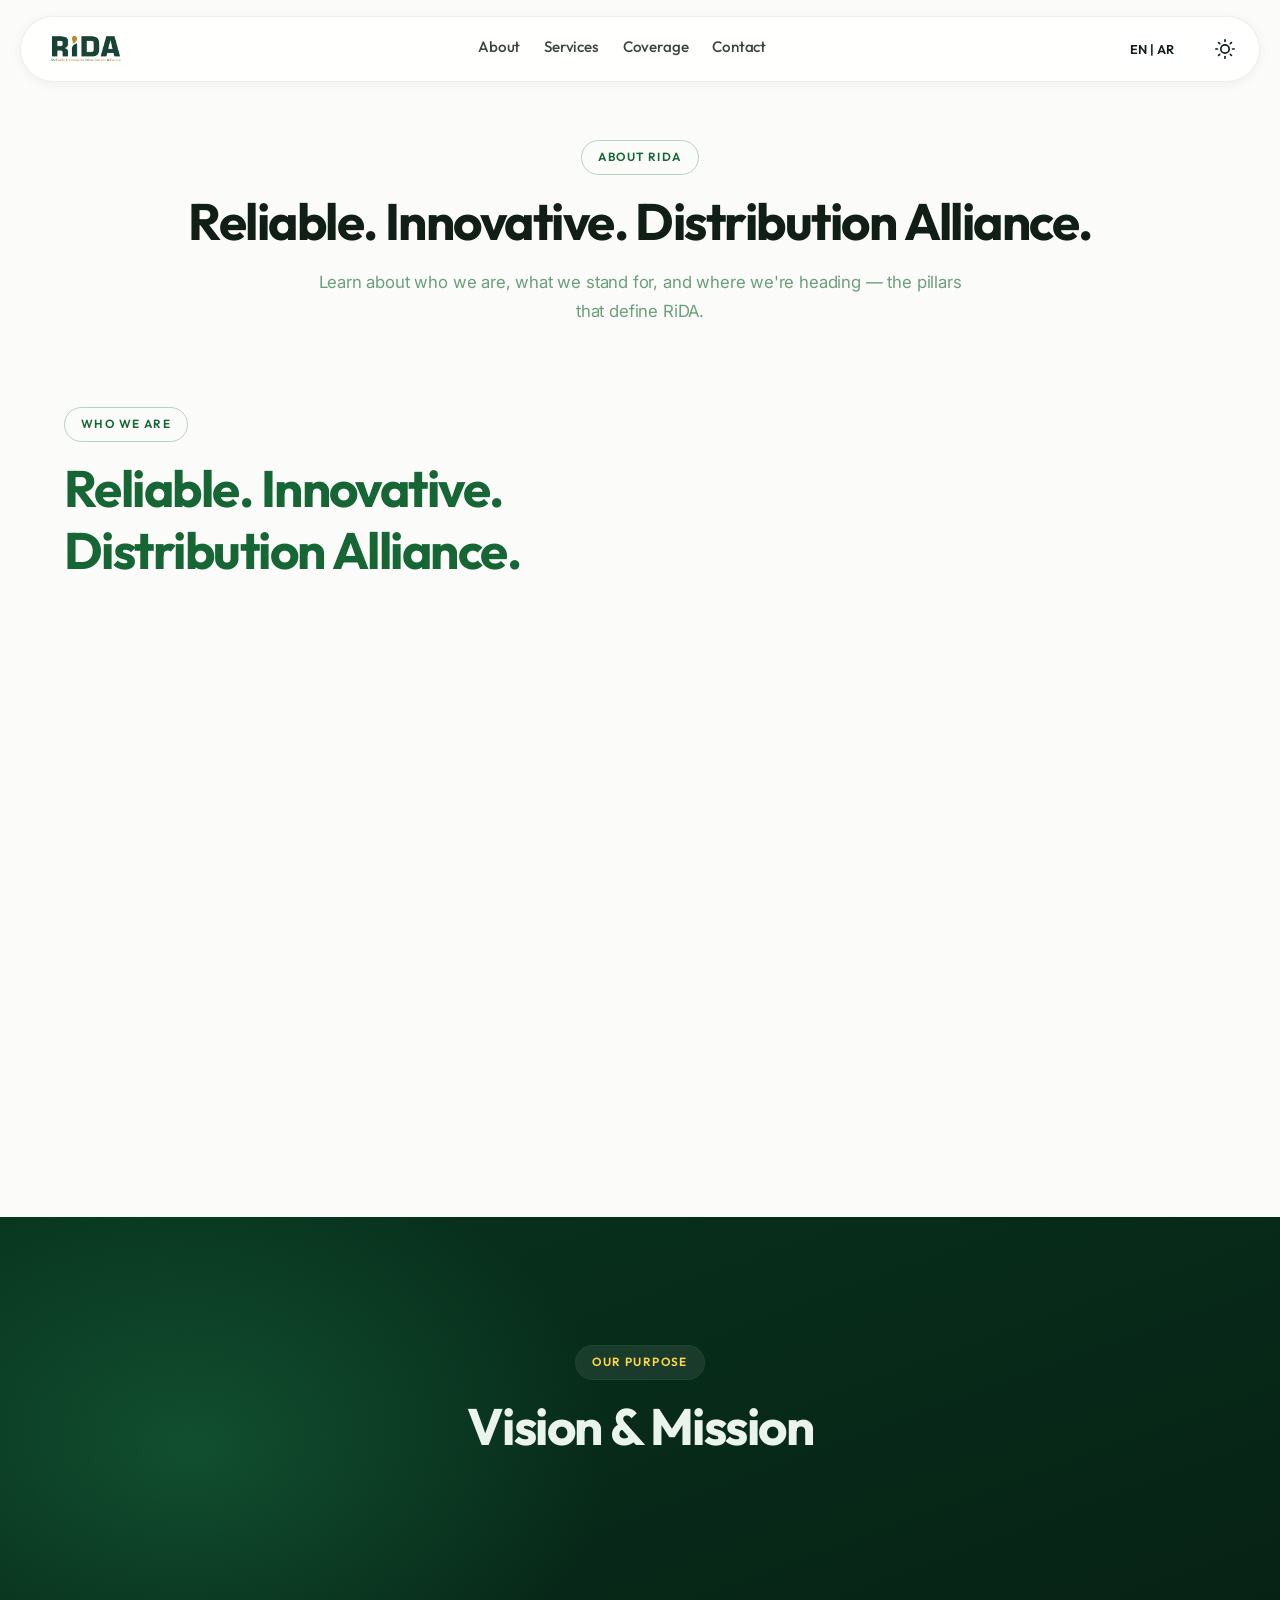
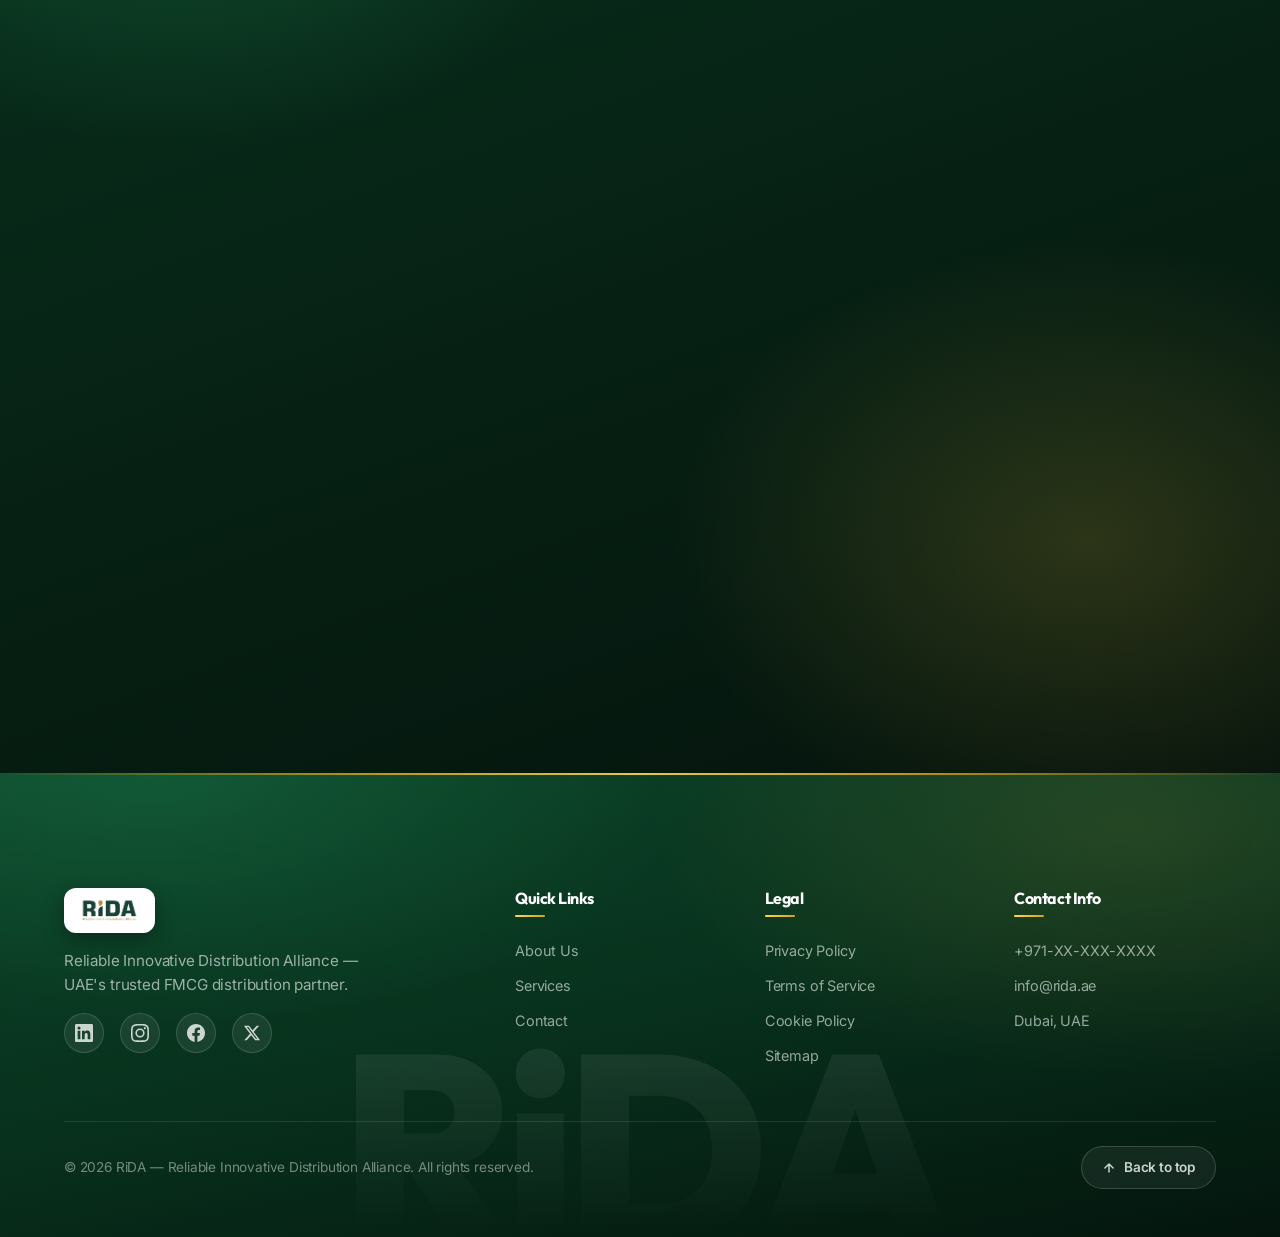
==== about.html @ 06a125de "Redesign Vision & Mission: text-based two-column layout with dark/light mode" ====
<!DOCTYPE html>
<html lang="en" dir="ltr">

<head>
  <meta charset="UTF-8">
  <meta name="viewport" content="width=device-width, initial-scale=1.0">
  <title>About Us — RiDA | Reliable Innovative Distribution Alliance</title>
  <meta name="description"
    content="Who is RiDA? UAE's trusted FMCG import and distribution company — built on Trust, Innovation, Precision, and Partnership. Learn about our mission, vision, and values.">
  <meta name="keywords"
    content="FMCG distribution UAE, about RiDA, UAE FMCG company, distribution mission vision, Dubai distribution partner">
  <meta name="author" content="RiDA">
  <meta name="robots" content="index, follow">

  <!-- Open Graph -->
  <meta property="og:title" content="About Us — RiDA | Reliable Innovative Distribution Alliance">
  <meta property="og:description"
    content="Built on Trust, Innovation, Precision, and Partnership. Learn about RiDA's mission and vision for FMCG distribution in the UAE.">
  <meta property="og:image" content="assets/images/og-image.jpg">
  <meta property="og:url" content="https://www.rida.ae/about">
  <meta property="og:type" content="website">
  <meta property="og:site_name" content="RiDA">

  <!-- Twitter Card -->
  <meta name="twitter:card" content="summary_large_image">
  <meta name="twitter:title" content="About Us — RiDA | Reliable Innovative Distribution Alliance">
  <meta name="twitter:description" content="Built on Trust, Innovation, Precision, and Partnership.">
  <meta name="twitter:image" content="assets/images/og-image.jpg">

  <link rel="canonical" href="https://www.rida.ae/about">

  <!-- Fonts -->
  <link rel="preconnect" href="https://fonts.googleapis.com">
  <link rel="preconnect" href="https://fonts.gstatic.com" crossorigin>
  <link
    href="https://fonts.googleapis.com/css2?family=Outfit:wght@400;500;600;700;800;900&family=Poppins:wght@600;700;800&family=Inter:wght@400;500;600&family=Cairo:wght@700&family=Tajawal:wght@400;500&display=swap"
    rel="stylesheet">

  <!-- Styles -->
  <link rel="stylesheet" href="css/style.css">
  <link rel="stylesheet" href="css/cinematic.css">
</head>

<body>

  <!-- Scroll progress bar -->
  <div class="scroll-progress" id="scrollProgress"></div>

  <!-- ═══════════════ NAVBAR ═══════════════ -->
  <nav class="navbar" id="navbar">
    <div class="navbar-inner">
      <a href="index.html" class="navbar-logo-link">
        <img src="assets/logos/logo_english.png" data-logo-en="assets/logos/logo_english.png" data-logo-ar="assets/logos/logo_2_arabic.png" alt="RiDA Logo" class="navbar-logo">
      </a>

      <div class="navbar-links" id="navLinks">
        <a href="about.html" class="active" data-en="About" data-ar="من نحن">About</a>
        <a href="index.html#framework" data-en="Services" data-ar="خدماتنا">Services</a>
        <a href="index.html#coverage" data-en="Coverage" data-ar="التغطية">Coverage</a>
        <a href="index.html#contact" data-en="Contact" data-ar="اتصل بنا">Contact</a>
      </div>

      <div class="navbar-actions">
        <button class="lang-toggle" id="langToggle" aria-label="Toggle language">EN | AR</button>
        <button class="theme-toggle" id="themeToggle" aria-label="Toggle dark mode">
          <svg class="icon-sun" width="20" height="20" viewBox="0 0 24 24" fill="none" stroke="currentColor" stroke-width="2" stroke-linecap="round" stroke-linejoin="round"><circle cx="12" cy="12" r="5"/><line x1="12" y1="1" x2="12" y2="3"/><line x1="12" y1="21" x2="12" y2="23"/><line x1="4.22" y1="4.22" x2="5.64" y2="5.64"/><line x1="18.36" y1="18.36" x2="19.78" y2="19.78"/><line x1="1" y1="12" x2="3" y2="12"/><line x1="21" y1="12" x2="23" y2="12"/><line x1="4.22" y1="19.78" x2="5.64" y2="18.36"/><line x1="18.36" y1="5.64" x2="19.78" y2="4.22"/></svg>
          <svg class="icon-moon" width="20" height="20" viewBox="0 0 24 24" fill="none" stroke="currentColor" stroke-width="2" stroke-linecap="round" stroke-linejoin="round" style="display:none"><path d="M21 12.79A9 9 0 1 1 11.21 3 7 7 0 0 0 21 12.79z"/></svg>
        </button>
        <div class="hamburger" id="hamburger">
          <span></span><span></span><span></span>
        </div>
      </div>
    </div>
  </nav>

  <!-- Mobile Drawer -->
  <div class="mobile-drawer" id="mobileDrawer">
    <a href="about.html" data-en="About" data-ar="من نحن">About</a>
    <a href="index.html#framework" data-en="Services" data-ar="خدماتنا">Services</a>
    <a href="index.html#coverage" data-en="Coverage" data-ar="التغطية">Coverage</a>
    <a href="index.html#contact" data-en="Contact" data-ar="اتصل بنا">Contact</a>
  </div>
  <div class="overlay" id="overlay"></div>

  <!-- ═══════════════ ABOUT HERO ═══════════════ -->
  <section class="section" id="about-hero" style="padding: 140px 0 0; text-align: center;">
    <div class="container">
      <div class="section-header">
        <span class="section-label" data-en="About RiDA" data-ar="عن ريدا">About RiDA</span>
        <h2 class="section-title" data-en="Reliable. Innovative. Distribution Alliance." data-ar="موثوقة. مبتكرة. تحالف توزيع.">Reliable. Innovative. Distribution Alliance.</h2>
        <p style="max-width: 650px; margin: 0 auto; color: var(--muted-green, #6B9E7B); font-size: 1.05rem;"
          data-en="Learn about who we are, what we stand for, and where we're heading — the pillars that define RiDA."
          data-ar="تعرف على من نحن، وما نمثله، وإلى أين نتجه — الركائز التي تحدد ريدا.">
          Learn about who we are, what we stand for, and where we're heading — the pillars that define RiDA.</p>
      </div>
    </div>
  </section>

  <!-- ═══════════════ ABOUT: WHO WE ARE ═══════════════ -->
  <section class="section" id="about" style="padding-top: 0;">
    <div class="container">
      <div class="about-grid">
        <div class="about-text">
          <span class="section-label" data-en="Who We Are" data-ar="من نحن">Who We Are</span>
          <h2 class="about-headline" data-en="Reliable. Innovative. Distribution Alliance." data-ar="موثوقة. مبتكرة. تحالف توزيع.">Reliable. Innovative. Distribution Alliance.</h2>
          <p class="about-description reveal-up" data-en="RiDA is a UAE-based FMCG import and distribution company delivering global brands to local shelves across all seven emirates. We handle everything from sourcing and compliance to warehousing, distribution, and retail activation." data-ar="ريدا هي شركة استيراد وتوزيع سلع استهلاكية سريعة الحركة مقرها الإمارات، توصل العلامات التجارية العالمية إلى الرفوف المحلية عبر جميع الإمارات السبع. نتولى كل شيء من التوريد والامتثال إلى التخزين والتوزيع وتفعيل المبيعات.">
            RiDA is a UAE-based FMCG import and distribution company delivering global brands to local shelves across
            all seven emirates. We handle everything from sourcing and compliance to warehousing, distribution, and
            retail activation.</p>
        </div>

        <div class="about-image reveal-right">
          <figure class="about-photo">
            <img src="assets/images/stock/warehouse.jpg" alt="Modern FMCG distribution warehouse with stocked racks" loading="lazy">
          </figure>
        </div>
      </div>

      <!-- Four Pillars -->
      <div class="pillars-grid stagger-cards">
        <div class="pillar-card card reveal-up">
          <div class="pillar-icon"><svg viewBox="0 0 24 24" fill="none" stroke="currentColor" stroke-width="1.7" stroke-linecap="round" stroke-linejoin="round" aria-hidden="true">
              <path d="M16 21v-2a4 4 0 0 0-4-4H6a4 4 0 0 0-4 4v2"></path>
              <circle cx="9" cy="7" r="4"></circle>
              <path d="M22 21v-2a4 4 0 0 0-3-3.87"></path>
              <path d="M16 3.13a4 4 0 0 1 0 7.75"></path>
            </svg></div>
          <h4 class="pillar-title" data-en="Trust" data-ar="الثقة">Trust</h4>
          <p class="pillar-text" data-en="Building lasting partnerships with brands and retailers through transparency and consistency." data-ar="بناء شراكات دائمة مع العلامات التجارية وتجار التجزئة من خلال الشفافية والاتساق.">Building lasting
            partnerships with brands and retailers through transparency and consistency.</p>
        </div>

        <div class="pillar-card card reveal-up">
          <div class="pillar-icon"><svg viewBox="0 0 24 24" fill="none" stroke="currentColor" stroke-width="1.7" stroke-linecap="round" stroke-linejoin="round" aria-hidden="true">
              <path d="M15 14c.2-1 .7-1.7 1.5-2.5 1-.9 1.5-2.2 1.5-3.5A6 6 0 0 0 6 8c0 1.3.5 2.6 1.5 3.5.8.8 1.3 1.5 1.5 2.5"></path>
              <path d="M9 18h6"></path>
              <path d="M10 22h4"></path>
            </svg></div>
          <h4 class="pillar-title" data-en="Innovation" data-ar="الابتكار">Innovation</h4>
          <p class="pillar-text" data-en="Embracing modern logistics, data-driven planning, and digital supply chain solutions." data-ar="احتضان الخدمات اللوجستية الحديثة والتخطيط القائم على البيانات وحلول سلسلة التوريد الرقمية.">
            Embracing modern logistics, data-driven planning, and digital supply chain solutions.</p>
        </div>

        <div class="pillar-card card reveal-up">
          <div class="pillar-icon"><svg viewBox="0 0 24 24" fill="none" stroke="currentColor" stroke-width="1.7" stroke-linecap="round" stroke-linejoin="round" aria-hidden="true">
              <circle cx="12" cy="12" r="10"></circle>
              <circle cx="12" cy="12" r="6"></circle>
              <circle cx="12" cy="12" r="2"></circle>
            </svg></div>
          <h4 class="pillar-title" data-en="Precision" data-ar="الدقة">Precision</h4>
          <p class="pillar-text" data-en="Delivering with accuracy, compliance, and attention to every detail in the supply chain." data-ar="التسليم بالدقة والامتثال والاهتمام بكل تفصيل في سلسلة التوريد.">Delivering with accuracy,
            compliance, and attention to every detail in the supply chain.</p>
        </div>

        <div class="pillar-card card reveal-up">
          <div class="pillar-icon"><svg viewBox="0 0 24 24" fill="none" stroke="currentColor" stroke-width="1.7" stroke-linecap="round" stroke-linejoin="round" aria-hidden="true">
              <path d="M10 13a5 5 0 0 0 7.54.54l3-3a5 5 0 0 0-7.07-7.07l-1.72 1.71"></path>
              <path d="M14 11a5 5 0 0 0-7.54-.54l-3 3a5 5 0 0 0 7.07 7.07l1.71-1.71"></path>
            </svg></div>
          <h4 class="pillar-title" data-en="Partnership" data-ar="الشراكة">Partnership</h4>
          <p class="pillar-text" data-en="Growing together with clients and suppliers — sustainable partnerships that last." data-ar="ننمو معاً مع عملائنا وموردينا — شراكات مستدامة تدوم.">Growing together with clients and
            suppliers — sustainable partnerships that last.</p>
        </div>
      </div>
    </div>
  </section>

  <!-- ═══════════════ VISION ═══════════════ -->
  <section class="section section-dark" id="vision">
    <div class="container">
      <div class="section-header">
        <span class="section-label" data-en="Our Purpose" data-ar="غايتنا">Our Purpose</span>
        <h2 class="section-title" data-en="Vision &amp; Mission" data-ar="الرؤية والرسالة">Vision &amp; Mission</h2>
        <p class="section-subtitle reveal-up"
          data-en="Where we are headed, and what drives us every day."
          data-ar="إلى أين نتجه، وما يدفعنا كل يوم.">
          Where we are headed, and what drives us every day.</p>
      </div>

      <div class="vm-grid reveal-up">
        <!-- Vision Column -->
        <div class="vm-col vm-vision">
          <div class="vm-badge" data-en="Vision" data-ar="رؤيتنا">Vision</div>
          <div class="vm-icon-wrapper">
            <svg viewBox="0 0 24 24" fill="none" stroke="currentColor" stroke-width="1.5" stroke-linecap="round" stroke-linejoin="round" class="vm-svg" aria-hidden="true">
              <path d="M2 12s3-7 10-7 10 7 10 7-3 7-10 7-10-7-10-7Z"/>
              <circle cx="12" cy="12" r="3"/>
            </svg>
          </div>
          <p class="vm-headline"
            data-en="To be the UAE's most trusted FMCG distribution partner — the first choice for global brands entering the Middle East."
            data-ar="أن نكون شريك التوزيع الأكثر ثقة في الإمارات — الخيار الأول للعلامات التجارية العالمية التي تدخل الشرق الأوسط.">
            To be the UAE's most trusted FMCG distribution partner — the first choice for global brands entering the Middle East.</p>
          <div class="vm-divider"></div>
          <ul class="vm-points">
            <li data-en="GCC-wide expansion across Saudi Arabia, Kuwait, Bahrain, Oman, and Qatar"
                data-ar="التوسع في دول الخليج: السعودية، الكويت، البحرين، عمان، وقطر">GCC-wide expansion across Saudi Arabia, Kuwait, Bahrain, Oman, and Qatar</li>
            <li data-en="Building our own private-label house brands for the UAE market"
                data-ar="بناء علاماتنا التجارية الخاصة لسوق الإمارات">Building our own private-label house brands for the UAE market</li>
            <li data-en="A digital B2B ordering platform with real-time inventory and tracking"
                data-ar="منصة طلبات رقمية B2B مع مخزون وتتبع في الوقت الحقيقي">A digital B2B ordering platform with real-time inventory and tracking</li>
            <li data-en="A fully sustainable, carbon-conscious supply chain by 2030"
                data-ar="سلسلة توريد مستدامة وواعية بالكربون بحلول 2030">A fully sustainable, carbon-conscious supply chain by 2030</li>
          </ul>
        </div>

        <!-- Mission Column -->
        <div class="vm-col vm-mission">
          <div class="vm-badge" data-en="Mission" data-ar="مهمتنا">Mission</div>
          <div class="vm-icon-wrapper">
            <svg viewBox="0 0 24 24" fill="none" stroke="currentColor" stroke-width="1.5" stroke-linecap="round" stroke-linejoin="round" class="vm-svg" aria-hidden="true">
              <path d="M10 13a5 5 0 0 0 7.54.54l3-3a5 5 0 0 0-7.07-7.07l-1.72 1.71"/>
              <path d="M14 11a5 5 0 0 0-7.54-.54l-3 3a5 5 0 0 0 7.07 7.07l1.71-1.71"/>
            </svg>
          </div>
          <p class="vm-headline"
            data-en="To bridge the world's best FMCG brands with every shelf, store, and consumer across the UAE — reliably, efficiently, and at scale."
            data-ar="ربط أفضل العلامات التجارية للسلع الاستهلاكية بكل رف ومتجر ومستهلك في الإمارات — بموثوقية وكفاءة وعلى نطاق واسع.">
            To bridge the world's best FMCG brands with every shelf, store, and consumer across the UAE — reliably, efficiently, and at scale.</p>
          <div class="vm-divider"></div>
          <ul class="vm-points">
            <li data-en="End-to-end supply chain — global sourcing, compliance, warehousing, last-mile delivery"
                data-ar="سلسلة توريد شاملة: توريد عالمي، امتثال، تخزين، توصيل الميل الأخير">End-to-end supply chain — global sourcing, compliance, warehousing, last-mile delivery</li>
            <li data-en="UAE-wide cold-chain infrastructure serving all seven emirates"
                data-ar="بنية تحتية للتبريد تغطي جميع الإمارات السبع">UAE-wide cold-chain infrastructure serving all seven emirates</li>
            <li data-en="A multi-category portfolio: foods, beverages, personal care, household &amp; more"
                data-ar="محفظة متعددة الفئات: أغذية، مشروبات، عناية شخصية، منزلية والمزيد">A multi-category portfolio: foods, beverages, personal care, household &amp; more</li>
            <li data-en="Data-driven route-to-market with real-time analytics for retail partners"
                data-ar="طريق إلى السوق قائم على البيانات مع تحليلات فورية لشركاء التجزئة">Data-driven route-to-market with real-time analytics for retail partners</li>
          </ul>
        </div>
      </div>
    </div>
  </section>

  <!-- ═══════════════ FOOTER ═══════════════ -->
  <footer class="footer">
    <div class="footer-watermark" aria-hidden="true">RiDA</div>
    <div class="container">
      <div class="footer-grid">
        <div class="footer-brand">
          <img id="footerLogo" src="assets/logos/logo_english.png" data-logo-en="assets/logos/logo_english.png" data-logo-ar="assets/logos/logo_2_arabic.png" alt="RiDA Logo" class="footer-logo" width="228" height="106">
          <p class="footer-tagline"
            data-en="Reliable Innovative Distribution Alliance — UAE's trusted FMCG distribution partner."
            data-ar="ريدا — شريك التوزيع الموثوق في الإمارات للسلع الاستهلاكية سريعة الحركة.">Reliable Innovative
            Distribution Alliance — UAE's trusted FMCG distribution partner.</p>
          <div class="footer-social">
            <a href="#" class="social-icon" aria-label="LinkedIn">
              <svg width="18" height="18" viewBox="0 0 24 24" fill="currentColor">
                <path
                  d="M20.447 20.452h-3.554v-5.569c0-1.328-.027-3.037-1.852-3.037-1.853 0-2.136 1.445-2.136 2.939v5.667H9.351V9h3.414v1.561h.046c.477-.9 1.637-1.85 3.37-1.85 3.601 0 4.267 2.37 4.267 5.455v6.286zM5.337 7.433a2.062 2.062 0 01-2.063-2.065 2.064 2.064 0 112.063 2.065zm1.782 13.019H3.555V9h3.564v11.452zM22.225 0H1.771C.792 0 0 .774 0 1.729v20.542C0 23.227.792 24 1.771 24h20.451C23.2 24 24 23.227 24 22.271V1.729C24 .774 23.2 0 22.222 0h.003z" />
              </svg>
            </a>
            <a href="#" class="social-icon" aria-label="Instagram">
              <svg width="18" height="18" viewBox="0 0 24 24" fill="currentColor">
                <path
                  d="M12 2.163c3.204 0 3.584.012 4.85.07 3.252.148 4.771 1.691 4.919 4.919.058 1.265.069 1.645.069 4.849 0 3.205-.012 3.584-.069 4.849-.149 3.225-1.664 4.771-4.919 4.919-1.266.058-1.644.07-4.85.07-3.204 0-3.584-.012-4.849-.07-3.26-.149-4.771-1.699-4.919-4.92-.058-1.265-.07-1.644-.07-4.849 0-3.204.013-3.583.07-4.849.149-3.227 1.664-4.771 4.919-4.919 1.266-.057 1.645-.069 4.849-.069zM12 0C8.741 0 8.333.014 7.053.072 2.695.272.273 2.69.073 7.052.014 8.333 0 8.741 0 12c0 3.259.014 3.668.072 4.948.2 4.358 2.618 6.78 6.98 6.98C8.333 23.986 8.741 24 12 24c3.259 0 3.668-.014 4.948-.072 4.354-.2 6.782-2.618 6.979-6.98.059-1.28.073-1.689.073-4.948 0-3.259-.014-3.667-.072-4.947-.196-4.354-2.617-6.78-6.979-6.98C15.668.014 15.259 0 12 0zm0 5.838a6.162 6.162 0 100 12.324 6.162 6.162 0 000-12.324zM12 16a4 4 0 110-8 4 4 0 010 8zm6.406-11.845a1.44 1.44 0 100 2.881 1.44 1.44 0 000-2.881z" />
              </svg>
            </a>
            <a href="#" class="social-icon" aria-label="Facebook">
              <svg width="18" height="18" viewBox="0 0 24 24" fill="currentColor">
                <path
                  d="M24 12.073c0-6.627-5.373-12-12-12s-12 5.373-12 12c0 5.99 4.388 10.954 10.125 11.854v-8.385H7.078v-3.47h3.047V9.43c0-3.007 1.792-4.669 4.533-4.669 1.312 0 2.686.235 2.686.235v2.953H15.83c-1.491 0-1.956.925-1.956 1.874v2.25h3.328l-.532 3.47h-2.796v8.385C19.612 23.027 24 18.062 24 12.073z" />
              </svg>
            </a>
            <a href="#" class="social-icon" aria-label="Twitter/X">
              <svg width="18" height="18" viewBox="0 0 24 24" fill="currentColor">
                <path
                  d="M18.244 2.25h3.308l-7.227 8.26 8.502 11.24H16.17l-5.214-6.817L4.99 21.75H1.68l7.73-8.835L1.254 2.25H8.08l4.713 6.231zm-1.161 17.52h1.833L7.084 4.126H5.117z" />
              </svg>
            </a>
          </div>
        </div>

        <div class="footer-col">
          <h4 class="footer-heading" data-en="Quick Links" data-ar="روابط سريعة">Quick Links</h4>
          <div class="footer-links">
            <a href="about.html" class="active" data-en="About Us" data-ar="من نحن">About Us</a>
            <a href="index.html#framework" data-en="Services" data-ar="خدماتنا">Services</a>
            <a href="index.html#contact" data-en="Contact" data-ar="اتصل بنا">Contact</a>
          </div>
        </div>

        <div class="footer-col">
          <h4 class="footer-heading" data-en="Legal" data-ar="قانوني">Legal</h4>
          <div class="footer-links">
            <a href="#" data-en="Privacy Policy" data-ar="سياسة الخصوصية">Privacy Policy</a>
            <a href="#" data-en="Terms of Service" data-ar="شروط الخدمة">Terms of Service</a>
            <a href="#" data-en="Cookie Policy" data-ar="سياسة ملفات تعريف الارتباط">Cookie Policy</a>
            <a href="#" data-en="Sitemap" data-ar="خريطة الموقع">Sitemap</a>
          </div>
        </div>

        <div class="footer-col">
          <h4 class="footer-heading" data-en="Contact Info" data-ar="معلومات الاتصال">Contact Info</h4>
          <div class="footer-links">
            <a href="tel:+971XXXXXXXX">+971-XX-XXX-XXXX</a>
            <a href="mailto:info@rida.ae">info@rida.ae</a>
            <a href="#" data-en="Dubai, UAE" data-ar="دبي، الإمارات">Dubai, UAE</a>
          </div>
        </div>
      </div>

      <div class="footer-bottom">
        <p class="footer-copyright">© 2026 RiDA —
          <span data-en="Reliable Innovative Distribution Alliance. All rights reserved." data-ar="ريدا — تحالف التوزيع المبتكر الموثوق. جميع الحقوق محفوظة.">Reliable Innovative Distribution Alliance. All rights reserved.</span>
        </p>
        <a href="#about-hero" class="back-to-top" aria-label="Back to top">
          <svg width="14" height="14" viewBox="0 0 24 24" fill="none" stroke="currentColor" stroke-width="2.5"
            stroke-linecap="round" stroke-linejoin="round">
            <path d="M12 19V5M5 12l7-7 7 7" />
          </svg>
          <span data-en="Back to top" data-ar="العودة للأعلى">Back to top</span>
        </a>
      </div>
    </div>
  </footer>

  <!-- GSAP + ScrollTrigger -->
  <script src="https://cdnjs.cloudflare.com/ajax/libs/gsap/3.12.5/gsap.min.js" defer></script>
  <script src="https://cdnjs.cloudflare.com/ajax/libs/gsap/3.12.5/ScrollTrigger.min.js" defer></script>

  <!-- Main Script -->
  <script src="js/main.js" defer></script>
  <script src="js/cinematic.js" defer></script>
</body>

</html>
---- css/style.css ----
﻿/* ============================================================
   RiDA Landing Page — Master Stylesheet
   Version: 1.0 | Date: 2026-07-11
   ============================================================ */

/* ─── 1. CSS CUSTOM PROPERTIES (VARIABLES) ─── */
:root {
  /* Primary Colors */
  --green-primary: #2E8B57;
  --gold-primary: #FFD700;
  --white: #FFFFFF;
  --near-black: #2D2D2D;

  /* Secondary Colors */
  --dark-green: #1E6B3A;
  --deep-teal: #003030;
  --muted-green: #6B9E7B;
  --gold-dark: #D4A800;

  /* Background Colors */
  --bg-green-light: #E8F5EE;
  --bg-gold-light: #FFFBE6;
  --bg-gray-light: #F7F8FA;
  --bg-primary: #FAFBFC;

  /* Text Colors */
  --text-primary: #2D2D2D;
  --text-secondary: #6B9E7B;
  --text-inverse: #FFFFFF;

  /* Shadows */
  --shadow-sm: 0 2px 8px rgba(0, 0, 0, 0.06);
  --shadow-md: 0 4px 16px rgba(0, 0, 0, 0.1);
  --shadow-lg: 0 8px 32px rgba(0, 0, 0, 0.15);
  --shadow-gold: 0 0 20px rgba(255, 215, 0, 0.3);

  /* Spacing Tokens */
  --space-xs: 8px;
  --space-sm: 16px;
  --space-md: 24px;
  --space-lg: 48px;
  --space-xl: 80px;
  --space-2xl: 120px;

  /* Border Radius */
  --radius-sm: 8px;
  --radius-md: 12px;
  --radius-lg: 20px;
  --radius-full: 50%;

  /* Typography */
  --font-heading: 'Poppins', sans-serif;
  --font-body: 'Inter', sans-serif;
  --font-ar-heading: 'Cairo', sans-serif;
  --font-ar-body: 'Tajawal', sans-serif;

  /* Transitions */
  --transition-fast: 0.15s ease;
  --transition-base: 0.3s ease;
  --transition-slow: 0.5s ease;
}

/* ─── 2. DARK MODE OVERRIDES ─── */
[data-theme="dark"] {
  --bg-primary: #0A1F1F;
  --bg-card: #122B2B;
  --bg-gray-light: #0E2424;
  --bg-green-light: #1A3A2A;
  --bg-gold-light: #2A2A10;
  --text-primary: #E8F0E8;
  --text-secondary: #8FBF9F;
  --green-primary: #3DA06A;
  --gold-primary: #FFE44D;
  --white: #0A1F1F;
  --near-black: #E8F0E8;
  --shadow-sm: 0 2px 8px rgba(0, 0, 0, 0.3);
  --shadow-md: 0 4px 16px rgba(0, 0, 0, 0.4);
  --shadow-lg: 0 8px 32px rgba(0, 0, 0, 0.5);
}

/* ─── 3. CSS RESET & BASE ─── */
*,
*::before,
*::after {
  margin: 0;
  padding: 0;
  box-sizing: border-box;
}

html {
  scroll-behavior: smooth;
  font-size: 16px;
  -webkit-text-size-adjust: 100%;
}

body {
  font-family: var(--font-body);
  font-weight: 400;
  line-height: 1.6;
  color: var(--text-primary);
  background-color: var(--bg-primary);
  overflow-x: hidden;
  transition: background-color 0.4s ease, color 0.4s ease;
}

/* RTL Arabic overrides */
[lang="ar"] h1,
[lang="ar"] h2,
[lang="ar"] h3,
[lang="ar"] h4 {
  font-family: var(--font-ar-heading);
}

[lang="ar"] body,
[lang="ar"] p,
[lang="ar"] span,
[lang="ar"] a,
[lang="ar"] li {
  font-family: var(--font-ar-body);
}

img {
  max-width: 100%;
  height: auto;
  display: block;
}

a {
  text-decoration: none;
  color: inherit;
  transition: color var(--transition-base);
}

ul, ol {
  list-style: none;
}

button {
  border: none;
  background: none;
  cursor: pointer;
  font-family: inherit;
}

input, textarea {
  font-family: inherit;
  font-size: inherit;
}

/* ─── 4. TYPOGRAPHY ─── */
h1 {
  font-family: var(--font-heading);
  font-size: clamp(2.5rem, 5vw, 4.5rem);
  font-weight: 800;
  line-height: 1.1;
  letter-spacing: -0.02em;
}

h2 {
  font-family: var(--font-heading);
  font-size: clamp(1.75rem, 3.5vw, 3rem);
  font-weight: 700;
  line-height: 1.2;
  letter-spacing: -0.01em;
}

h3 {
  font-family: var(--font-heading);
  font-size: clamp(1.25rem, 2.5vw, 2rem);
  font-weight: 600;
  line-height: 1.3;
}

h4 {
  font-family: var(--font-heading);
  font-size: clamp(1.1rem, 1.5vw, 1.5rem);
  font-weight: 600;
  line-height: 1.3;
}

p {
  font-size: 1.125rem;
  line-height: 1.7;
}

.text-gold { color: var(--gold-primary); }
.text-green { color: var(--green-primary); }
.text-muted { color: var(--text-secondary); }
.text-center { text-align: center; }
.text-uppercase { text-transform: uppercase; letter-spacing: 0.1em; }

/* ─── 5. LAYOUT ─── */
.container {
  width: 100%;
  max-width: 1200px;
  margin: 0 auto;
  padding: 0 var(--space-md);
}

.container-wide {
  max-width: 1400px;
  margin: 0 auto;
  padding: 0 var(--space-md);
}

.section {
  padding: var(--space-xl) 0;
  position: relative;
}

.section-alt {
  background-color: var(--bg-gray-light);
}

.section-dark {
  background: linear-gradient(135deg, var(--deep-teal), var(--dark-green));
  color: var(--text-inverse);
}

[data-theme="dark"] .section-dark {
  background: linear-gradient(135deg, #051515, #0A2A1A);
}

.section-header {
  text-align: center;
  margin-bottom: var(--space-lg);
}

.section-label {
  display: inline-block;
  font-family: var(--font-heading);
  font-size: 0.85rem;
  font-weight: 600;
  text-transform: uppercase;
  letter-spacing: 0.15em;
  color: var(--gold-primary);
  margin-bottom: var(--space-sm);
  position: relative;
  padding-bottom: var(--space-xs);
}

.section-label::after {
  content: '';
  position: absolute;
  bottom: 0;
  left: 50%;
  transform: translateX(-50%);
  width: 40px;
  height: 3px;
  background: var(--gold-primary);
  border-radius: 2px;
}

.section-title {
  margin-bottom: var(--space-sm);
}

.section-subtitle {
  font-size: 1.1rem;
  color: var(--text-secondary);
  max-width: 600px;
  margin: 0 auto;
}

/* ─── 6. COMPONENTS ─── */

/* Buttons */
.btn {
  display: inline-flex;
  align-items: center;
  justify-content: center;
  gap: var(--space-xs);
  font-family: var(--font-heading);
  font-weight: 600;
  font-size: 1rem;
  padding: 14px 32px;
  border-radius: var(--radius-sm);
  transition: all var(--transition-base);
  cursor: pointer;
  border: 2px solid transparent;
  white-space: nowrap;
}

.btn-primary {
  background-color: var(--green-primary);
  color: var(--white);
  border-color: var(--green-primary);
}

.btn-primary:hover {
  background-color: var(--dark-green);
  border-color: var(--dark-green);
  box-shadow: var(--shadow-md);
  transform: translateY(-2px);
}

.btn-accent {
  background-color: var(--gold-primary);
  color: var(--deep-teal);
  border-color: var(--gold-primary);
  font-weight: 700;
}

.btn-accent:hover {
  background-color: var(--gold-dark);
  border-color: var(--gold-dark);
  box-shadow: var(--shadow-gold);
  transform: translateY(-2px);
}

.btn-outline {
  background-color: transparent;
  color: var(--green-primary);
  border-color: var(--green-primary);
}

.btn-outline:hover {
  background-color: var(--green-primary);
  color: var(--white);
  transform: translateY(-2px);
}

.btn-outline-light {
  background-color: transparent;
  color: var(--white);
  border-color: rgba(255, 255, 255, 0.4);
}

.btn-outline-light:hover {
  background-color: rgba(255, 255, 255, 0.1);
  border-color: var(--white);
}

.btn-lg {
  padding: 18px 40px;
  font-size: 1.1rem;
}

/* Cards */
.card {
  background: var(--white);
  border-radius: var(--radius-md);
  padding: var(--space-md);
  box-shadow: var(--shadow-sm);
  transition: all var(--transition-base);
  border: 1px solid rgba(0, 0, 0, 0.04);
}

[data-theme="dark"] .card {
  background: var(--bg-card);
  border-color: rgba(255, 255, 255, 0.05);
}

.card:hover {
  transform: translateY(-8px);
  box-shadow: var(--shadow-md);
}

.card-icon {
  width: 60px;
  height: 60px;
  display: flex;
  align-items: center;
  justify-content: center;
  background: var(--bg-green-light);
  color: var(--green-primary);
  border-radius: var(--radius-md);
  margin-bottom: var(--space-sm);
  font-size: 1.5rem;
  transition: all var(--transition-base);
}

.card:hover .card-icon {
  background: var(--green-primary);
  color: var(--white);
  transform: scale(1.1);
}

.card-title {
  font-family: var(--font-heading);
  font-weight: 600;
  font-size: 1.15rem;
  margin-bottom: var(--space-xs);
  color: var(--text-primary);
}

.card-text {
  font-size: 0.95rem;
  color: var(--text-secondary);
  line-height: 1.6;
}

/* Stat Cards */
.stat-card {
  text-align: center;
  padding: var(--space-md);
  background: rgba(255, 255, 255, 0.1);
  backdrop-filter: blur(10px);
  -webkit-backdrop-filter: blur(10px);
  border-radius: var(--radius-md);
  border: 1px solid rgba(255, 255, 255, 0.15);
}

.stat-number {
  font-family: var(--font-heading);
  font-size: 2.5rem;
  font-weight: 800;
  color: var(--gold-primary);
  line-height: 1;
  margin-bottom: var(--space-xs);
}

.stat-label {
  font-size: 0.9rem;
  color: rgba(255, 255, 255, 0.85);
  font-weight: 500;
}

/* Badge */
.badge {
  display: inline-block;
  padding: 4px 12px;
  border-radius: 20px;
  font-size: 0.75rem;
  font-weight: 600;
  text-transform: uppercase;
  letter-spacing: 0.05em;
}

.badge-green {
  background: var(--bg-green-light);
  color: var(--green-primary);
}

.badge-gold {
  background: var(--bg-gold-light);
  color: var(--gold-dark);
}

/* ─── 7. NAVBAR ─── */
.navbar {
  position: fixed;
  top: 0;
  left: 0;
  right: 0;
  z-index: 1000;
  padding: var(--space-sm) 0;
  transition: all var(--transition-base);
}

.navbar.scrolled {
  background: rgba(255, 255, 255, 0.95);
  backdrop-filter: blur(12px);
  -webkit-backdrop-filter: blur(12px);
  box-shadow: var(--shadow-sm);
  padding: var(--space-xs) 0;
}

/* navbar always light — dark override handled in cinematic.css */

.navbar-inner {
  display: flex;
  align-items: center;
  justify-content: space-between;
  max-width: 1200px;
  margin: 0 auto;
  padding: 0 var(--space-md);
}

.navbar-logo {
  height: 40px;
  width: auto;
  transition: height var(--transition-base);
}

.navbar.scrolled .navbar-logo {
  height: 34px;
}

.navbar-links {
  display: flex;
  align-items: center;
  gap: var(--space-md);
}

.navbar-links a {
  font-family: var(--font-heading);
  font-weight: 500;
  font-size: 0.95rem;
  color: rgba(255, 255, 255, 0.85);
  position: relative;
  padding-bottom: 4px;
  transition: color var(--transition-base);
}

.navbar.scrolled .navbar-links a {
  color: var(--text-primary);
}

.navbar-links a::after {
  content: '';
  position: absolute;
  bottom: 0;
  left: 0;
  width: 0;
  height: 2px;
  background: var(--gold-primary);
  transition: width var(--transition-base);
}

.navbar-links a:hover::after,
.navbar-links a.active::after {
  width: 100%;
}

.navbar-links a:hover {
  color: var(--gold-primary);
}

.navbar-actions {
  display: flex;
  align-items: center;
  gap: var(--space-sm);
}

.lang-toggle {
  font-family: var(--font-heading);
  font-weight: 600;
  font-size: 0.85rem;
  color: rgba(255, 255, 255, 0.85);
  padding: 6px 14px;
  border: 1px solid rgba(255, 255, 255, 0.3);
  border-radius: 20px;
  transition: all var(--transition-base);
  cursor: pointer;
}

.navbar.scrolled .lang-toggle {
  color: var(--text-primary);
  border-color: var(--green-primary);
}

.lang-toggle:hover {
  background: rgba(255, 255, 255, 0.15);
  border-color: var(--gold-primary);
}

.theme-toggle {
  display: flex;
  align-items: center;
  justify-content: center;
  width: 40px;
  height: 40px;
  border-radius: var(--radius-full);
  color: rgba(255, 255, 255, 0.85);
  font-size: 1.2rem;
  transition: all var(--transition-base);
  cursor: pointer;
}

.navbar.scrolled .theme-toggle {
  color: var(--text-primary);
}

.theme-toggle:hover {
  background: rgba(255, 255, 255, 0.15);
  color: var(--gold-primary);
}

/* Hamburger */
.hamburger {
  display: none;
  flex-direction: column;
  gap: 5px;
  cursor: pointer;
  padding: 8px;
  z-index: 1001;
}

.hamburger span {
  width: 24px;
  height: 2px;
  background: var(--white);
  border-radius: 2px;
  transition: all var(--transition-base);
}

.navbar.scrolled .hamburger span {
  background: var(--text-primary);
}

.hamburger.active span:nth-child(1) {
  transform: rotate(45deg) translate(5px, 5px);
}

.hamburger.active span:nth-child(2) {
  opacity: 0;
}

.hamburger.active span:nth-child(3) {
  transform: rotate(-45deg) translate(5px, -5px);
}

/* Mobile Drawer */
.mobile-drawer {
  display: none;
  position: fixed;
  top: 0;
  right: -100%;
  width: 300px;
  height: 100vh;
  background: var(--white);
  z-index: 999;
  padding: 80px var(--space-md) var(--space-md);
  transition: right var(--transition-slow);
  box-shadow: var(--shadow-lg);
  overflow-y: auto;
}

[data-theme="dark"] .mobile-drawer {
  background: var(--bg-primary);
}

.mobile-drawer.open {
  right: 0;
}

.mobile-drawer a {
  display: block;
  padding: var(--space-sm) 0;
  font-family: var(--font-heading);
  font-weight: 600;
  font-size: 1.1rem;
  color: var(--text-primary);
  border-bottom: 1px solid rgba(0, 0, 0, 0.06);
}

.mobile-drawer a:hover {
  color: var(--gold-primary);
}

.mobile-drawer-actions {
  margin-top: var(--space-md);
  display: flex;
  gap: var(--space-sm);
}

.overlay {
  display: none;
  position: fixed;
  inset: 0;
  background: rgba(0, 0, 0, 0.5);
  z-index: 998;
  opacity: 0;
  transition: opacity var(--transition-base);
}

.overlay.active {
  opacity: 1;
}

/* ─── 8. HERO SECTION ─── */
.hero {
  min-height: 100vh;
  display: flex;
  align-items: center;
  justify-content: center;
  background: linear-gradient(135deg, var(--deep-teal) 0%, #0A3D2E 50%, var(--dark-green) 100%);
  color: var(--white);
  position: relative;
  overflow: hidden;
  padding: var(--space-2xl) 0;
}

.hero::before {
  content: '';
  position: absolute;
  inset: 0;
  background: url("data:image/svg+xml,%3Csvg width='60' height='60' viewBox='0 0 60 60' xmlns='http://www.w3.org/2000/svg'%3E%3Cg fill='none' fill-rule='evenodd'%3E%3Cg fill='%23ffffff' fill-opacity='0.03'%3E%3Cpath d='M36 34v-4h-2v4h-4v2h4v4h2v-4h4v-2h-4zm0-30V0h-2v4h-4v2h4v4h2V6h4V4h-4zM6 34v-4H4v4H0v2h4v4h2v-4h4v-2H6zM6 4V0H4v4H0v2h4v4h2V6h4V4H6z'/%3E%3C/g%3E%3C/g%3E%3C/svg%3E");
  pointer-events: none;
}

.hero-content {
  position: relative;
  z-index: 2;
  text-align: center;
  max-width: 900px;
  margin: 0 auto;
  padding: 0 var(--space-md);
}

.hero-label {
  display: inline-block;
  font-family: var(--font-heading);
  font-size: 0.85rem;
  font-weight: 600;
  text-transform: uppercase;
  letter-spacing: 0.2em;
  color: var(--gold-primary);
  margin-bottom: var(--space-md);
  opacity: 0;
}

.hero-title {
  font-size: clamp(3rem, 7vw, 6rem);
  font-weight: 800;
  line-height: 1.05;
  margin-bottom: var(--space-md);
  color: var(--white);
}

.hero-title .word {
  display: inline-block;
  opacity: 0;
  transform: translateY(40px);
}

.hero-title .highlight {
  color: var(--gold-primary);
}

.hero-subtitle {
  font-size: clamp(1rem, 2vw, 1.35rem);
  font-weight: 400;
  color: rgba(255, 255, 255, 0.75);
  margin-bottom: var(--space-xs);
  opacity: 0;
}

.hero-tagline {
  font-size: clamp(1.1rem, 2.5vw, 1.5rem);
  font-weight: 500;
  color: rgba(255, 255, 255, 0.9);
  margin-bottom: var(--space-lg);
  opacity: 0;
}

.hero-ctas {
  display: flex;
  gap: var(--space-sm);
  justify-content: center;
  flex-wrap: wrap;
  opacity: 0;
}

.scroll-indicator {
  position: absolute;
  bottom: 40px;
  left: 50%;
  transform: translateX(-50%);
  display: flex;
  flex-direction: column;
  align-items: center;
  gap: 8px;
  color: rgba(255, 255, 255, 0.5);
  font-size: 0.8rem;
  font-weight: 500;
  letter-spacing: 0.1em;
  text-transform: uppercase;
  animation: bounce 2s ease-in-out infinite;
}

.scroll-indicator svg {
  width: 24px;
  height: 24px;
}

@keyframes bounce {
  0%, 100% { transform: translateX(-50%) translateY(0); }
  50% { transform: translateX(-50%) translateY(10px); }
}

/* ─── 9. TRUST BAR ─── */
.trust-bar {
  padding: var(--space-lg) 0;
  background: var(--bg-gray-light);
  overflow: hidden;
  transition: background-color 0.4s ease;
  position: relative;
}

.trust-bar-inner {
  text-align: center;
  overflow: hidden;
  max-width: 100%;
  padding: 0;
}

.trust-logos {
  display: flex;
  align-items: center;
  gap: 0;
  animation: scroll-logos 25s linear infinite;
  width: max-content;
  will-change: transform;
  transform: translateZ(0);
}

.trust-logos:hover {
  animation-play-state: paused;
}

.trust-logo-item {
  flex-shrink: 0;
  height: 40px;
  opacity: 0.4;
  filter: grayscale(100%);
  transition: filter 0.3s ease, opacity 0.3s ease, color 0.3s ease;
  font-family: var(--font-heading);
  font-weight: 700;
  font-size: 1.4rem;
  color: var(--text-secondary);
  display: flex;
  align-items: center;
  white-space: nowrap;
  padding: 0 var(--space-lg);
  position: relative;
}

.trust-logo-item::after {
  content: '·';
  position: absolute;
  right: 0;
  font-size: 1.6rem;
  color: var(--muted-green);
  opacity: 0.5;
  font-weight: 400;
}

.trust-logo-item:hover {
  opacity: 1;
  filter: grayscale(0%);
  color: var(--green-primary);
}

.trust-tagline {
  margin-top: var(--space-md);
  font-size: 0.95rem;
  color: var(--text-secondary);
  font-style: italic;
}

@keyframes scroll-logos {
  0% { transform: translate3d(0, 0, 0); }
  100% { transform: translate3d(-50%, 0, 0); }
}

/* ─── 10. ABOUT SECTION ─── */
/* About CTA card (placeholder on homepage) */
.about-cta-card {
  text-align: center;
  max-width: 720px;
  margin: 0 auto;
  padding: var(--space-md) var(--space-sm);
}

.about-cta-card .about-description {
  max-width: 600px;
  margin: 0 auto var(--space-md);
}

.about-grid {
  display: grid;
  grid-template-columns: 1fr 1fr;
  gap: var(--space-lg);
  align-items: center;
}

.about-text .section-label {
  text-align: left;
}

.about-text .section-label::after {
  left: 0;
  transform: none;
}

.about-headline {
  margin-bottom: var(--space-md);
  color: var(--green-primary);
}

[data-theme="dark"] .about-headline {
  color: var(--gold-primary);
}

.about-description {
  font-size: 1.1rem;
  color: var(--text-secondary);
  margin-bottom: var(--space-lg);
  line-height: 1.8;
}

.about-image {
  position: relative;
  border-radius: var(--radius-lg);
  overflow: hidden;
}

.about-image-placeholder {
  width: 100%;
  aspect-ratio: 4/3;
  background: linear-gradient(135deg, var(--bg-green-light), var(--bg-gold-light));
  border-radius: var(--radius-lg);
  display: flex;
  align-items: center;
  justify-content: center;
  font-size: 4rem;
  color: var(--green-primary);
}

.pillars-grid {
  display: grid;
  grid-template-columns: repeat(3, 1fr);
  gap: var(--space-md);
  margin-top: var(--space-lg);
}

.pillar-card {
  text-align: center;
  padding: var(--space-md);
  background: var(--bg-green-light);
  border-radius: var(--radius-md);
  transition: all var(--transition-base);
}

[data-theme="dark"] .pillar-card {
  background: var(--bg-card);
}

.pillar-card:hover {
  transform: translateY(-4px);
  box-shadow: var(--shadow-md);
}

.pillar-icon {
  font-size: 2.5rem;
  margin-bottom: var(--space-sm);
  display: inline-block;
  animation: none;
}

.pillar-card.in-view .pillar-icon {
  animation: pulse 2s ease-in-out infinite;
}

@keyframes pulse {
  0%, 100% { transform: scale(1); }
  50% { transform: scale(1.15); }
}

.pillar-title {
  font-family: var(--font-heading);
  font-weight: 700;
  font-size: 1.1rem;
  margin-bottom: var(--space-xs);
  color: var(--green-primary);
}

[data-theme="dark"] .pillar-title {
  color: var(--gold-primary);
}

.pillar-text {
  font-size: 0.9rem;
  color: var(--text-secondary);
  line-height: 1.6;
}

/* ─── 11. FRAMEWORK SECTION ─── */
.timeline {
  position: relative;
  margin: var(--space-lg) 0;
}

.timeline-line {
  position: absolute;
  top: 32px;
  left: 0;
  right: 0;
  height: 4px;
  background: var(--bg-green-light);
  border-radius: 2px;
  z-index: 1;
}

[data-theme="dark"] .timeline-line {
  background: var(--bg-card);
}

.timeline-progress {
  position: absolute;
  top: 0;
  left: 0;
  height: 100%;
  width: 0;
  background: var(--gold-primary);
  border-radius: 2px;
  transition: width 0.3s ease;
}

.timeline-nodes {
  display: flex;
  justify-content: space-between;
  position: relative;
  z-index: 2;
}

.timeline-node {
  display: flex;
  flex-direction: column;
  align-items: center;
  cursor: pointer;
  flex: 1;
}

.timeline-dot {
  width: 64px;
  height: 64px;
  border-radius: var(--radius-full);
  background: var(--bg-green-light);
  display: flex;
  align-items: center;
  justify-content: center;
  font-family: var(--font-heading);
  font-weight: 800;
  font-size: 1.2rem;
  color: var(--green-primary);
  transition: all var(--transition-base);
  border: 3px solid transparent;
  margin-bottom: var(--space-sm);
}

[data-theme="dark"] .timeline-dot {
  background: var(--bg-card);
}

.timeline-node.active .timeline-dot,
.timeline-node:hover .timeline-dot {
  background: var(--gold-primary);
  color: var(--deep-teal);
  transform: scale(1.15);
  box-shadow: var(--shadow-gold);
}

.timeline-label {
  font-family: var(--font-heading);
  font-weight: 600;
  font-size: 0.85rem;
  color: var(--text-secondary);
  text-align: center;
  max-width: 100px;
  transition: color var(--transition-base);
}

.timeline-node.active .timeline-label,
.timeline-node:hover .timeline-label {
  color: var(--green-primary);
}

[data-theme="dark"] .timeline-node.active .timeline-label,
[data-theme="dark"] .timeline-node:hover .timeline-label {
  color: var(--gold-primary);
}

.framework-detail {
  margin-top: var(--space-lg);
  background: var(--white);
  border-radius: var(--radius-lg);
  padding: var(--space-lg);
  box-shadow: var(--shadow-md);
  border-left: 4px solid var(--gold-primary);
  min-height: 180px;
  transition: all var(--transition-base);
}

[data-theme="dark"] .framework-detail {
  background: var(--bg-card);
  border-color: var(--gold-primary);
}

.framework-detail-title {
  font-family: var(--font-heading);
  font-weight: 700;
  font-size: 1.4rem;
  color: var(--green-primary);
  margin-bottom: var(--space-xs);
  display: flex;
  align-items: center;
  gap: var(--space-sm);
}

[data-theme="dark"] .framework-detail-title {
  color: var(--gold-primary);
}

.framework-detail-number {
  color: var(--gold-primary);
  font-size: 2rem;
  font-weight: 800;
  opacity: 0.3;
}

[data-theme="dark"] .framework-detail-number {
  color: var(--green-primary);
  opacity: 0.4;
}

.framework-detail-text {
  font-size: 1.05rem;
  color: var(--text-secondary);
  line-height: 1.8;
  max-width: 700px;
}

/* ─── 12. PORTFOLIO SECTION ─── */
.portfolio-grid {
  display: grid;
  grid-template-columns: repeat(auto-fit, minmax(280px, 1fr));
  gap: var(--space-md);
}

.portfolio-card {
  text-align: center;
  padding: var(--space-lg) var(--space-md);
  background: var(--white);
  border-radius: var(--radius-md);
  box-shadow: var(--shadow-sm);
  border: 1px solid rgba(0, 0, 0, 0.04);
  transition: all var(--transition-base);
  position: relative;
  overflow: hidden;
}

[data-theme="dark"] .portfolio-card {
  background: var(--bg-card);
  border-color: rgba(255, 255, 255, 0.05);
}

.portfolio-card::before {
  content: '';
  position: absolute;
  top: 0;
  left: 0;
  width: 4px;
  height: 0;
  background: var(--gold-primary);
  transition: height var(--transition-base);
  border-radius: 0 2px 2px 0;
}

.portfolio-card:hover::before {
  height: 100%;
}

.portfolio-card:hover {
  transform: translateY(-8px);
  box-shadow: var(--shadow-md);
}

.portfolio-icon {
  font-size: 3rem;
  margin-bottom: var(--space-sm);
  display: inline-block;
  transition: transform var(--transition-base);
}

.portfolio-card:hover .portfolio-icon {
  transform: scale(1.15) rotate(5deg);
}

.portfolio-title {
  font-family: var(--font-heading);
  font-weight: 700;
  font-size: 1.1rem;
  margin-bottom: var(--space-xs);
  color: var(--text-primary);
}

.portfolio-desc {
  font-size: 0.9rem;
  color: var(--text-secondary);
  line-height: 1.6;
}

/* ─── 13. GLOBAL SOURCING SECTION ─── */
.sourcing-content {
  display: grid;
  grid-template-columns: 1.2fr 1fr;
  gap: var(--space-lg);
  align-items: center;
}

.world-map-container {
  position: relative;
  background: var(--bg-green-light);
  border-radius: var(--radius-lg);
  padding: var(--space-lg);
  min-height: 400px;
  display: flex;
  align-items: center;
  justify-content: center;
  overflow: hidden;
}

[data-theme="dark"] .world-map-container {
  background: var(--bg-card);
}

.world-map-visual {
  position: relative;
  width: 100%;
  height: 350px;
}

.map-region {
  position: absolute;
  display: flex;
  align-items: center;
  gap: var(--space-xs);
  font-family: var(--font-heading);
  font-weight: 600;
  font-size: 0.85rem;
  color: var(--green-primary);
  cursor: pointer;
  transition: all var(--transition-base);
}

[data-theme="dark"] .map-region {
  color: var(--gold-primary);
}

.map-region:hover {
  transform: scale(1.1);
}

.map-dot {
  width: 12px;
  height: 12px;
  background: var(--gold-primary);
  border-radius: var(--radius-full);
  animation: map-pulse 2s ease-in-out infinite;
  box-shadow: 0 0 0 0 rgba(255, 215, 0, 0.4);
}

@keyframes map-pulse {
  0%, 100% { box-shadow: 0 0 0 0 rgba(255, 215, 0, 0.4); }
  50% { box-shadow: 0 0 0 12px rgba(255, 215, 0, 0); }
}

.map-line {
  position: absolute;
  height: 2px;
  background: repeating-linear-gradient(
    90deg,
    var(--gold-primary) 0,
    var(--gold-primary) 6px,
    transparent 6px,
    transparent 12px
  );
  transform-origin: left center;
  opacity: 0.6;
}

.uae-marker {
  position: absolute;
  right: 15%;
  top: 45%;
  display: flex;
  flex-direction: column;
  align-items: center;
  gap: 4px;
}

.uae-dot {
  width: 18px;
  height: 18px;
  background: var(--green-primary);
  border-radius: var(--radius-full);
  border: 3px solid var(--gold-primary);
  box-shadow: 0 0 0 4px rgba(46, 139, 87, 0.2);
  animation: uae-glow 2s ease-in-out infinite;
}

@keyframes uae-glow {
  0%, 100% { box-shadow: 0 0 0 4px rgba(46, 139, 87, 0.2); }
  50% { box-shadow: 0 0 0 12px rgba(46, 139, 87, 0.1); }
}

.uae-label {
  font-family: var(--font-heading);
  font-weight: 700;
  font-size: 0.9rem;
  color: var(--green-primary);
  background: var(--white);
  padding: 4px 12px;
  border-radius: 20px;
  box-shadow: var(--shadow-sm);
}

[data-theme="dark"] .uae-label {
  background: var(--bg-card);
  color: var(--gold-primary);
}

.sourcing-regions {
  display: grid;
  grid-template-columns: 1fr 1fr;
  gap: var(--space-sm);
}

.region-card {
  padding: var(--space-md);
  background: var(--white);
  border-radius: var(--radius-md);
  box-shadow: var(--shadow-sm);
  border: 1px solid rgba(0, 0, 0, 0.04);
  transition: all var(--transition-base);
  cursor: pointer;
}

[data-theme="dark"] .region-card {
  background: var(--bg-card);
  border-color: rgba(255, 255, 255, 0.05);
}

.region-card:hover {
  transform: translateY(-4px);
  border-color: var(--gold-primary);
  box-shadow: var(--shadow-md);
}

.region-emoji {
  font-size: 2rem;
  margin-bottom: var(--space-xs);
}

.region-name {
  font-family: var(--font-heading);
  font-weight: 700;
  font-size: 1rem;
  color: var(--green-primary);
  margin-bottom: 4px;
}

[data-theme="dark"] .region-name {
  color: var(--gold-primary);
}

.region-countries {
  font-size: 0.85rem;
  color: var(--text-secondary);
  line-height: 1.5;
}

/* ─── 14. UAE COVERAGE SECTION ─── */
.coverage-content {
  display: grid;
  grid-template-columns: 1fr 1fr;
  gap: var(--space-lg);
  align-items: center;
}

.uae-map-container {
  position: relative;
  background: var(--bg-green-light);
  border-radius: var(--radius-lg);
  padding: var(--space-lg);
  min-height: 400px;
  display: flex;
  align-items: center;
  justify-content: center;
}

[data-theme="dark"] .uae-map-container {
  background: var(--bg-card);
}

.uae-map-placeholder {
  text-align: center;
  color: var(--green-primary);
}

[data-theme="dark"] .uae-map-placeholder {
  color: var(--gold-primary);
}

.emirates-grid {
  display: flex;
  flex-wrap: wrap;
  gap: var(--space-xs);
  justify-content: center;
  margin-top: var(--space-sm);
}

.emirate-tag {
  display: inline-flex;
  align-items: center;
  gap: 4px;
  padding: 6px 14px;
  background: var(--white);
  border-radius: 20px;
  font-family: var(--font-heading);
  font-weight: 600;
  font-size: 0.8rem;
  color: var(--green-primary);
  box-shadow: var(--shadow-sm);
  transition: all var(--transition-base);
}

[data-theme="dark"] .emirate-tag {
  background: var(--bg-card);
  color: var(--gold-primary);
}

.emirate-tag:hover {
  background: var(--green-primary);
  color: var(--white);
  transform: scale(1.05);
}

[data-theme="dark"] .emirate-tag:hover {
  background: var(--gold-primary);
  color: var(--deep-teal);
}

.emirate-pin {
  font-size: 0.7rem;
}

.coverage-stats {
  display: grid;
  grid-template-columns: 1fr 1fr;
  gap: var(--space-sm);
}

.stat-card-light {
  text-align: center;
  padding: var(--space-md);
  background: var(--bg-green-light);
  border-radius: var(--radius-md);
  transition: all var(--transition-base);
}

[data-theme="dark"] .stat-card-light {
  background: var(--bg-card);
}

.stat-card-light:hover {
  transform: translateY(-4px);
  box-shadow: var(--shadow-md);
}

.stat-card-light .stat-number {
  color: var(--green-primary);
  font-family: var(--font-heading);
  font-size: 2.2rem;
  font-weight: 800;
  line-height: 1;
  margin-bottom: var(--space-xs);
}

[data-theme="dark"] .stat-card-light .stat-number {
  color: var(--gold-primary);
}

.stat-card-light .stat-label {
  color: var(--text-secondary);
  font-size: 0.85rem;
  font-weight: 600;
}

.stat-card-light .stat-icon {
  font-size: 2rem;
  margin-bottom: var(--space-xs);
  display: block;
}

/* ─── 15. SEGMENTS SECTION ─── */
.segments-grid {
  display: grid;
  grid-template-columns: repeat(auto-fit, minmax(180px, 1fr));
  gap: var(--space-md);
}

.segment-card {
  text-align: center;
  padding: var(--space-md);
  background: var(--white);
  border-radius: var(--radius-sm);
  box-shadow: var(--shadow-sm);
  border: 1px solid rgba(0, 0, 0, 0.05);
  transition: all var(--transition-base);
  cursor: pointer;
  overflow: hidden;
}

[data-theme="dark"] .segment-card {
  background: var(--bg-card);
  border-color: rgba(255, 255, 255, 0.06);
}

.segment-card:hover {
  transform: translateY(-4px);
  border-color: var(--green-primary);
  box-shadow: 0 8px 28px rgba(31, 122, 77, .12);
}

.segment-card:hover .segment-icon {
  transform: scale(1.08);
}

.segment-name {
  font-family: var(--font-heading);
  font-weight: 700;
  font-size: 0.92rem;
  margin-bottom: 4px;
  color: var(--text-primary);
  line-height: 1.25;
}

.segment-desc {
  font-size: 0.78rem;
  color: var(--text-secondary);
  line-height: 1.45;
  max-width: 220px;
  margin: 0 auto;
}

/* ─── 16. ADVANTAGES SECTION ─── */
.advantage-item {
  display: grid;
  grid-template-columns: auto 1fr;
  gap: var(--space-lg);
  align-items: start;
  padding: var(--space-lg) 0;
  border-bottom: 1px solid rgba(0, 0, 0, 0.06);
}

[data-theme="dark"] .advantage-item {
  border-bottom-color: rgba(255, 255, 255, 0.06);
}

.advantage-item:last-child {
  border-bottom: none;
}

.advantage-number {
  font-family: var(--font-heading);
  font-size: 4rem;
  font-weight: 800;
  color: var(--gold-primary);
  line-height: 1;
  min-width: 80px;
  opacity: 0.7;
}

[data-theme="dark"] .advantage-number {
  color: var(--gold-primary);
  opacity: 0.8;
}

.advantage-content {
  padding-top: var(--space-xs);
}

.advantage-title {
  font-family: var(--font-heading);
  font-weight: 700;
  font-size: 1.3rem;
  color: var(--green-primary);
  margin-bottom: var(--space-xs);
}

[data-theme="dark"] .advantage-title {
  color: var(--gold-primary);
}

.advantage-text {
  font-size: 1rem;
  color: var(--text-secondary);
  line-height: 1.7;
  max-width: 600px;
}

/* ─── 16.5 VISION & MISSION TWO-COLUMN ─── */
.vm-grid {
  display: grid;
  grid-template-columns: 1fr 1fr;
  gap: var(--space-xl, 2rem);
  align-items: stretch;
}

.vm-col {
  padding: var(--space-xl, 2.5rem);
  border-radius: var(--radius-xl, 16px);
  position: relative;
  overflow: hidden;
  display: flex;
  flex-direction: column;
  align-items: flex-start;
  gap: var(--space-md, 1.25rem);
}

.vm-vision {
  background: linear-gradient(145deg, rgba(245,197,66,0.08) 0%, rgba(245,197,66,0.02) 100%);
  border: 1px solid rgba(245,197,66,0.18);
}

.vm-mission {
  background: linear-gradient(145deg, rgba(31,122,77,0.10) 0%, rgba(31,122,77,0.02) 100%);
  border: 1px solid rgba(31,122,77,0.22);
}

[data-theme="dark"] .vm-vision {
  background: linear-gradient(145deg, rgba(245,197,66,0.10) 0%, rgba(245,197,66,0.03) 100%);
  border: 1px solid rgba(245,197,66,0.16);
}

[data-theme="dark"] .vm-mission {
  background: linear-gradient(145deg, rgba(52,199,123,0.10) 0%, rgba(52,199,123,0.03) 100%);
  border: 1px solid rgba(52,199,123,0.18);
}

.vm-badge {
  display: inline-block;
  font-family: var(--font-heading, 'Outfit');
  font-size: 0.75rem;
  font-weight: 700;
  letter-spacing: 0.12em;
  text-transform: uppercase;
  padding: 0.35em 1em;
  border-radius: 999px;
}

.vm-vision .vm-badge {
  color: #B8860B;
  background: rgba(245,197,66,0.15);
}

.vm-mission .vm-badge {
  color: #1F7A4D;
  background: rgba(31,122,77,0.12);
}

[data-theme="dark"] .vm-vision .vm-badge {
  color: #FFD84D;
  background: rgba(255,216,77,0.15);
}

[data-theme="dark"] .vm-mission .vm-badge {
  color: #34C77B;
  background: rgba(52,199,123,0.15);
}

.vm-icon-wrapper {
  width: 48px;
  height: 48px;
  display: flex;
  align-items: center;
  justify-content: center;
}

.vm-vision .vm-svg {
  color: var(--gold-primary, #F5C542);
  width: 42px;
  height: 42px;
}

.vm-mission .vm-svg {
  color: var(--green-primary, #1F7A4D);
  width: 42px;
  height: 42px;
}

.vm-headline {
  font-family: var(--font-heading, 'Outfit');
  font-size: clamp(1.1rem, 2vw, 1.35rem);
  font-weight: 700;
  line-height: 1.5;
  color: var(--text-primary, #0E1F17);
  max-width: 520px;
}

[data-theme="dark"] .vm-headline {
  color: #EAF3EC;
}

.vm-divider {
  width: 60px;
  height: 3px;
  border-radius: 3px;
}

.vm-vision .vm-divider {
  background: var(--gold-primary, #F5C542);
}

.vm-mission .vm-divider {
  background: var(--green-primary, #1F7A4D);
}

.vm-points {
  list-style: none;
  padding: 0;
  margin: 0;
  display: flex;
  flex-direction: column;
  gap: 0.75rem;
}

.vm-points li {
  position: relative;
  padding-left: 1.5rem;
  font-size: 0.95rem;
  line-height: 1.55;
  color: var(--text-secondary, #4A6655);
}

[data-theme="dark"] .vm-points li {
  color: #B0C8B8;
}

.vm-points li::before {
  content: '';
  position: absolute;
  left: 0;
  top: 0.45em;
  width: 7px;
  height: 7px;
  border-radius: 50%;
}

.vm-vision .vm-points li::before {
  background: var(--gold-primary, #F5C542);
}

.vm-mission .vm-points li::before {
  background: var(--green-primary, #1F7A4D);
}

/* ─── 17. VISION SECTION ─── */
.vision-quote {
  text-align: center;
  margin-bottom: var(--space-xl);
}

.vision-quote blockquote {
  font-family: var(--font-heading);
  font-size: clamp(1.5rem, 3vw, 2.5rem);
  font-weight: 600;
  font-style: italic;
  color: rgba(255, 255, 255, 0.9);
  line-height: 1.4;
  max-width: 700px;
  margin: 0 auto;
}

.vision-grid {
  display: grid;
  grid-template-columns: repeat(auto-fit, minmax(280px, 1fr));
  gap: var(--space-md);
}

.vision-card {
  text-align: center;
  padding: var(--space-lg);
  background: rgba(255, 255, 255, 0.08);
  backdrop-filter: blur(10px);
  -webkit-backdrop-filter: blur(10px);
  border-radius: var(--radius-lg);
  border: 1px solid rgba(255, 255, 255, 0.12);
  will-change: transform;
  backface-visibility: hidden;
  transform: translateZ(0);
}

.vision-card:hover {
  background: rgba(255, 255, 255, 0.15);
  transform: translateY(-6px);
  border-color: var(--gold-primary);
}

.vision-icon {
  font-size: 3rem;
  margin-bottom: var(--space-sm);
  display: inline-block;
}

@keyframes float {
  0%, 100% { transform: translateY(0); }
  50% { transform: translateY(-10px); }
}

.vision-title {
  font-family: var(--font-heading);
  font-weight: 700;
  font-size: 1.2rem;
  color: var(--gold-primary);
  margin-bottom: var(--space-xs);
}

.vision-text {
  font-size: 0.95rem;
  color: rgba(255, 255, 255, 0.75);
  line-height: 1.7;
}

/* ─── 18. CONTACT SECTION ─── */
.contact-content {
  text-align: center;
}

.contact-subtitle {
  font-size: 1.15rem;
  color: var(--text-secondary);
  margin-bottom: var(--space-lg);
  max-width: 500px;
  margin-left: auto;
  margin-right: auto;
}

.contact-grid {
  display: grid;
  grid-template-columns: repeat(auto-fit, minmax(240px, 1fr));
  gap: var(--space-md);
  margin-bottom: var(--space-lg);
}

.contact-card {
  text-align: center;
  padding: var(--space-lg) var(--space-md);
  background: var(--white);
  border-radius: var(--radius-md);
  box-shadow: var(--shadow-sm);
  border: 1px solid rgba(0, 0, 0, 0.04);
  transition: all var(--transition-base);
  cursor: pointer;
}

[data-theme="dark"] .contact-card {
  background: var(--bg-card);
  border-color: rgba(255, 255, 255, 0.05);
}

.contact-card:hover {
  transform: translateY(-4px);
  border-color: var(--gold-primary);
  box-shadow: 0 0 20px rgba(255, 215, 0, 0.15);
}

.contact-card-icon {
  font-size: 2rem;
  margin-bottom: var(--space-sm);
}

.contact-card-label {
  font-family: var(--font-heading);
  font-weight: 600;
  font-size: 0.9rem;
  color: var(--green-primary);
  margin-bottom: 4px;
}

[data-theme="dark"] .contact-card-label {
  color: var(--gold-primary);
}

.contact-card-value {
  font-size: 0.95rem;
  color: var(--text-secondary);
}

.contact-cta {
  margin-top: var(--space-md);
}

/* ─── 19. FOOTER ─── */
.footer {
  background: var(--deep-teal);
  color: rgba(255, 255, 255, 0.85);
  padding: var(--space-xl) 0 var(--space-lg);
  transition: background-color 0.4s ease;
}

[data-theme="dark"] .footer {
  background: #041212;
}

.footer-grid {
  display: grid;
  grid-template-columns: 2fr 1fr 1fr 1fr;
  gap: var(--space-lg);
  margin-bottom: var(--space-lg);
}

.footer-brand .footer-logo {
  height: 45px;
  width: auto;
  margin-bottom: var(--space-sm);
}

.footer-brand .footer-tagline {
  font-size: 0.95rem;
  color: rgba(255, 255, 255, 0.6);
  line-height: 1.6;
  max-width: 300px;
}

.footer-heading {
  font-family: var(--font-heading);
  font-weight: 700;
  font-size: 1rem;
  color: var(--white);
  margin-bottom: var(--space-sm);
  position: relative;
  padding-bottom: var(--space-xs);
}

.footer-heading::after {
  content: '';
  position: absolute;
  bottom: 0;
  left: 0;
  width: 30px;
  height: 2px;
  background: var(--gold-primary);
  border-radius: 1px;
}

.footer-links a {
  display: block;
  padding: 6px 0;
  font-size: 0.9rem;
  color: rgba(255, 255, 255, 0.6);
  transition: all var(--transition-base);
}

.footer-links a:hover {
  color: var(--gold-primary);
  padding-inline-start: 8px;
}

.footer-social {
  display: flex;
  gap: var(--space-sm);
  margin-top: var(--space-sm);
}

.social-icon {
  width: 40px;
  height: 40px;
  display: flex;
  align-items: center;
  justify-content: center;
  border-radius: var(--radius-full);
  background: rgba(255, 255, 255, 0.1);
  color: rgba(255, 255, 255, 0.7);
  font-size: 1rem;
  transition: all var(--transition-base);
}

.social-icon:hover {
  background: var(--gold-primary);
  color: var(--deep-teal);
  transform: scale(1.15);
}

.footer-bottom {
  border-top: 1px solid rgba(255, 255, 255, 0.1);
  padding-top: var(--space-md);
  display: flex;
  justify-content: space-between;
  align-items: center;
  flex-wrap: wrap;
  gap: var(--space-sm);
}

.footer-copyright {
  font-size: 0.85rem;
  color: rgba(255, 255, 255, 0.5);
}

/* ─── 20. UTILITY CLASSES ─── */
.reveal-up {
  opacity: 0;
  transform: translateY(60px);
}

.reveal-left {
  opacity: 0;
  transform: translateX(-60px);
}

.reveal-right {
  opacity: 0;
  transform: translateX(60px);
}

.reveal-scale {
  opacity: 0;
  transform: scale(0.9);
}

/* ─── 21. ANIMATIONS ─── */
@keyframes fade-in {
  from { opacity: 0; transform: translateY(30px); }
  to { opacity: 1; transform: translateY(0); }
}

@keyframes slide-in-left {
  from { opacity: 0; transform: translateX(-30px); }
  to { opacity: 1; transform: translateX(0); }
}

@keyframes scale-in {
  from { opacity: 0; transform: scale(0.8); }
  to { opacity: 1; transform: scale(1); }
}

@keyframes glow-pulse {
  0%, 100% { box-shadow: 0 0 5px rgba(255, 215, 0, 0.3); }
  50% { box-shadow: 0 0 20px rgba(255, 215, 0, 0.5); }
}

/* Reduced motion */
@media (prefers-reduced-motion: reduce) {
  *,
  *::before,
  *::after {
    animation-duration: 0.01ms !important;
    animation-iteration-count: 1 !important;
    transition-duration: 0.01ms !important;
    scroll-behavior: auto !important;
  }

  .reveal-up,
  .reveal-left,
  .reveal-right,
  .reveal-scale {
    opacity: 1;
    transform: none;
  }
}

/* ─── 22. RTL SUPPORT ─── */
[dir="rtl"] .advantage-item {
  grid-template-columns: 1fr auto;
}

[dir="rtl"] .advantage-number {
  order: 2;
}

[dir="rtl"] .advantage-content {
  order: 1;
}

[dir="rtl"] .framework-detail {
  border-left: none;
  border-right: 4px solid var(--gold-primary);
}

[dir="rtl"] .portfolio-card::before {
  left: auto;
  right: 0;
  border-radius: 2px 0 0 2px;
}

[dir="rtl"] .footer-heading::after {
  left: auto;
  right: 0;
}

[dir="rtl"] .hamburger {
  order: -1;
}

/* ─── 23. RESPONSIVE ─── */

/* Tablet (768px - 1023px) */
@media (max-width: 1023px) {
  .about-grid {
    grid-template-columns: 1fr;
    gap: var(--space-md);
  }

  .about-image {
    order: -1;
  }

  .sourcing-content {
    grid-template-columns: 1fr;
  }

  .coverage-content {
    grid-template-columns: 1fr;
  }

  .footer-grid {
    grid-template-columns: 1fr 1fr;
    gap: var(--space-md);
  }

  .timeline-nodes {
    flex-direction: column;
    gap: var(--space-md);
  }

  .timeline-line {
    top: 0;
    bottom: 0;
    left: 32px;
    right: auto;
    width: 4px;
    height: 100%;
  }

  .timeline-progress {
    width: 100%;
    height: 0;
    transition: height 0.3s ease;
  }

  .timeline-node {
    flex-direction: row;
    gap: var(--space-sm);
  }

  .timeline-dot {
    flex-shrink: 0;
    margin-bottom: 0;
  }

  .timeline-label {
    text-align: left;
    max-width: none;
  }
}

/* Mobile (< 768px) */
@media (max-width: 767px) {
  .navbar-links {
    display: none;
  }

  .hamburger {
    display: flex;
  }

  .mobile-drawer {
    display: block;
  }

  .hero-title {
    font-size: clamp(2.2rem, 8vw, 3.5rem);
  }

  .hero-ctas {
    flex-direction: column;
    align-items: center;
  }

  .hero-ctas .btn {
    width: 100%;
    max-width: 300px;
  }

  .pillars-grid {
    grid-template-columns: 1fr;
  }

  .portfolio-grid {
    grid-template-columns: 1fr;
  }

  .sourcing-regions {
    grid-template-columns: 1fr;
  }

  .coverage-stats {
    grid-template-columns: 1fr 1fr;
  }

  .segments-grid {
    grid-template-columns: 1fr 1fr;
  }

  .advantage-item {
    grid-template-columns: 1fr;
    gap: var(--space-sm);
  }

  .advantage-number {
    font-size: 2.5rem;
    min-width: auto;
  }

  .vision-grid {
    grid-template-columns: 1fr;
  }

  .vm-grid {
    grid-template-columns: 1fr;
    gap: var(--space-md, 1.5rem);
  }

  .vm-col {
    padding: var(--space-lg, 1.75rem);
  }

  .contact-grid {
    grid-template-columns: 1fr;
  }

  .footer-grid {
    grid-template-columns: 1fr;
    gap: var(--space-md);
  }

  .footer-bottom {
    flex-direction: column;
    text-align: center;
  }

  .stat-number {
    font-size: 2rem;
  }

  .stat-card-light .stat-number {
    font-size: 1.8rem;
  }

  .section {
    padding: var(--space-lg) 0;
  }
}

/* Small Mobile (< 425px) */
@media (max-width: 424px) {
  .segments-grid {
    grid-template-columns: 1fr;
  }

  .coverage-stats {
    grid-template-columns: 1fr;
  }

  .emirates-grid {
    gap: 6px;
  }

  .emirate-tag {
    font-size: 0.75rem;
    padding: 4px 10px;
  }
}

/* ─── GLOBAL SOURCING GLOBE SECTION ─── */
.sourcing-globe-layout {
  display: flex;
  justify-content: center;
  margin-top: var(--space-lg);
}
.globe-wrapper {
  position: relative;
  width: 100%;
  aspect-ratio: 21 / 9;
  margin: 0 auto;
  border-radius: var(--radius-md);
  overflow: hidden;
  border: 1px solid rgba(46,139,87,0.15);
  background: #0a1f14;
}
.globe-canvas {
  width: 100%;
  height: 100%;
  display: block;
  border-radius: inherit;
  position: relative;
}

/* SVG world map */
.globe-svg {
  width: 100%;
  height: 100%;
  display: block;
  border-radius: inherit;
}

.globe-loading {
  position: absolute;
  top: 50%;
  left: 50%;
  transform: translate(-50%, -50%);
  font-family: 'Inter', system-ui, sans-serif;
  font-size: 0.85rem;
  font-weight: 500;
  color: rgba(245, 197, 66, 0.7);
  letter-spacing: 0.5px;
  z-index: 2;
  pointer-events: none;
}

.map-country {
  transition: fill 0.3s ease;
}

.map-country-highlight {
  transition: fill 0.3s ease, stroke 0.3s ease;
}

.map-route {
  transition: stroke 0.3s ease, stroke-width 0.3s ease;
}

.map-label {
  transition: fill 0.3s ease, stroke 0.3s ease;
}

.map-spoke-ring,
.map-spoke-dot {
  transition: r 0.3s ease, fill 0.3s ease, opacity 0.3s ease;
}

.map-spoke-dot {
  cursor: pointer;
}
/* Country sourcing cards */
.countries-list {
  display: grid;
  grid-template-columns: repeat(3, 1fr);
  gap: var(--space-md);
  max-width: 760px;
  margin: 0 auto;
}

.country-card {
  display: flex;
  align-items: center;
  gap: 14px;
  padding: 14px 16px;
  border-radius: var(--radius-lg);
  background: rgba(255, 255, 255, 0.03);
  border: 1px solid rgba(61, 212, 137, 0.15);
  cursor: pointer;
  transition: transform 0.3s ease, background-color 0.3s ease, border-color 0.3s ease;
  position: relative;
  overflow: hidden;
}

.country-index {
  font-family: 'Inter', monospace;
  font-size: 0.7rem;
  font-weight: 700;
  letter-spacing: 1px;
  color: var(--gold-primary);
  opacity: 0.55;
  flex-shrink: 0;
  transition: opacity 0.3s ease;
}

.country-card:hover .country-index {
  opacity: 1;
}

.country-route {
  display: inline-block;
  margin-left: 8px;
  font-size: 0.6rem;
  font-weight: 600;
  letter-spacing: 1.2px;
  color: var(--gold-primary);
  background: rgba(245, 197, 66, 0.1);
  border: 1px solid rgba(245, 197, 66, 0.25);
  border-radius: 999px;
  padding: 2px 8px;
  vertical-align: middle;
  opacity: 0;
  transform: translateX(-4px);
  transition: opacity 0.3s ease, transform 0.3s ease;
}

.country-card:hover .country-route,
.country-card:focus .country-route {
  opacity: 1;
  transform: translateX(0);
}

.country-card::before {
  content: '';
  position: absolute;
  left: 0;
  top: 0;
  width: 3px;
  height: 100%;
  background: var(--green-primary);
  transform: scaleY(0);
  transform-origin: top;
  transition: transform 0.3s ease;
}

.country-card:hover {
  background: rgba(61, 212, 137, 0.08);
  border-color: var(--green-primary);
  transform: translateY(-4px);
}

.country-card:hover::before {
  transform: scaleY(1);
}

.country-flag {
  font-size: 1.8rem;
  flex-shrink: 0;
  display: flex;
  align-items: center;
  justify-content: center;
  width: 48px;
  height: 48px;
  background: linear-gradient(135deg, rgba(46, 139, 87, 0.2), rgba(61, 212, 137, 0.1));
  border-radius: var(--radius-md);
}

.country-content {
  flex: 1;
  min-width: 0;
}

.country-name {
  font-size: 1rem;
  font-weight: 700;
  color: #fff;
  margin: 0 0 3px;
  letter-spacing: 0.3px;
  display: flex;
  align-items: center;
  flex-wrap: wrap;
}

.country-products {
  font-size: 0.78rem;
  color: rgba(234, 243, 236, 0.55);
  margin: 0;
  line-height: 1.4;
  letter-spacing: 0.2px;
}

.country-arrow {
  font-size: 1.2rem;
  color: var(--gold-primary);
  flex-shrink: 0;
  opacity: 0;
  transform: translateX(-8px);
  transition: all 0.3s ease;
}

.country-card:hover .country-arrow {
  opacity: 1;
  transform: translateX(0);
}

/* Responsive: stack */
@media (max-width: 1023px) {
  .countries-list {
    grid-template-columns: repeat(2, 1fr);
  }
}
@media (max-width: 767px) {
  .countries-list {
    grid-template-columns: 1fr;
    max-width: 100%;
  }
}

/* Large Desktop (1920px+) */
@media (min-width: 1920px) {
  .container {
    max-width: 1400px;
  }

  .hero-title {
    font-size: 5.5rem;
  }
}
---- css/cinematic.css ----
﻿/* ============================================================
   RiDA — CINEMATIC OVERRIDE STYLESHEET  (Apple-style)
   Loaded AFTER style.css to elevate the look & feel.
   Palette: Deep Green · Gold · White · Cinematic Dark
   ============================================================ */

/* ─── 1. REFINED DESIGN TOKENS ─── */
:root {
  /* Brand — refined greens & gold */
  --green-primary: #1F7A4D;
  --green-500:     #2E8B57;
  --green-600:     #1E6B3A;
  --green-700:     #14532B;
  --green-900:     #08331E;
  --gold-primary:  #F5C542;
  --gold-bright:   #FFD84D;
  --gold-deep:     #D4A017;

  /* Cinematic surface system (light) */
  --bg-primary:    #F6F8F5;
  --bg-elevated:   #FFFFFF;
  --bg-gray-light: #EEF3EE;
  --bg-green-light:#E4F1E8;
  --bg-gold-light: #FBF4DE;
  --bg-card:       #FFFFFF;

  --text-primary:   #0E1F17;
  --text-secondary: #4C5F55;
  --text-tertiary:  #7C8B82;

  /* Glass */
  --glass-bg:      rgba(255, 255, 255, 0.65);
  --glass-border:  rgba(255, 255, 255, 0.55);
  --glass-blur:    22px;

  /* Cinematic shadows (layered, soft) */
  --shadow-sm:  0 1px 2px rgba(14,31,23,.05), 0 2px 6px rgba(14,31,23,.05);
  --shadow-md:  0 4px 12px rgba(14,31,23,.07), 0 12px 28px rgba(14,31,23,.08);
  --shadow-lg:  0 12px 32px rgba(14,31,23,.10), 0 30px 60px rgba(14,31,23,.12);
  --shadow-xl:  0 24px 60px rgba(14,31,23,.14), 0 48px 100px rgba(14,31,23,.16);
  --shadow-gold:0 8px 30px rgba(245,197,66,.35);
  --shadow-green:0 10px 34px rgba(31,122,77,.30);

  /* Radii — Apple-soft */
  --radius-sm: 12px;
  --radius-md: 18px;
  --radius-lg: 26px;
  --radius-xl: 36px;

  /* Cinematic easing */
  --ease-spring: cubic-bezier(.22,1,.36,1);
  --ease-out-expo: cubic-bezier(.16,1,.3,1);
  --ease-smooth: cubic-bezier(.4,0,.2,1);
  --transition-base: .45s var(--ease-spring);
  --transition-slow: .8s var(--ease-out-expo);

  /* Fonts — swap Poppins→Outfit for headings, Inter body */
  --font-heading: 'Outfit', 'Poppins', sans-serif;
  --font-body:    'Inter', system-ui, sans-serif;
}

/* ─── 2. CINEMATIC DARK MODE ─── */
[data-theme="dark"] {
  --bg-primary:    #060D0A;
  --bg-elevated:   #0E1A14;
  --bg-gray-light: #0A130E;
  --bg-green-light:#0F241A;
  --bg-gold-light: #211D0C;
  --bg-card:       #101D16;

  --text-primary:   #EAF3EC;
  --text-secondary: #9DB4A6;
  --text-tertiary:  #6B8175;

  --green-primary: #34C77B;
  --green-500:     #3DD489;
  --gold-primary:  #FFD84D;
  --gold-bright:   #FFE47A;

  --glass-bg:     rgba(16, 29, 22, 0.55);
  --glass-border: rgba(120, 200, 150, 0.14);

  --shadow-sm:  0 1px 3px rgba(0,0,0,.4);
  --shadow-md:  0 8px 24px rgba(0,0,0,.5);
  --shadow-lg:  0 16px 48px rgba(0,0,0,.6);
  --shadow-xl:  0 30px 80px rgba(0,0,0,.7);
  --shadow-gold:0 8px 34px rgba(255,216,77,.28);
  --shadow-green:0 10px 40px rgba(52,199,123,.30);
}

/* ─── 3. GLOBAL FEEL ─── */
html {
  scroll-behavior: smooth;
  -webkit-overflow-scrolling: touch; /* momentum scroll on older iOS Safari */
  overscroll-behavior-y: none; /* stop rubber-band scroll leaking into pull-to-refresh/nav gestures */
}

body {
  background:
    radial-gradient(1200px 600px at 80% -5%, rgba(245,197,66,.08), transparent 60%),
    radial-gradient(1000px 700px at -10% 10%, rgba(31,122,77,.10), transparent 55%),
    var(--bg-primary);
  color: var(--text-primary);
  -webkit-font-smoothing: antialiased;
  text-rendering: optimizeLegibility;
  letter-spacing: -0.011em;
}

[data-theme="dark"] body {
  background:
    radial-gradient(1200px 600px at 80% -5%, rgba(255,216,77,.06), transparent 60%),
    radial-gradient(1000px 700px at -10% 10%, rgba(52,199,123,.10), transparent 55%),
    var(--bg-primary);
}

/* Film-grain overlay for cinematic depth */
body::after {
  content: '';
  position: fixed; inset: 0;
  pointer-events: none; z-index: 9999;
  opacity: .012;
  background-image: url("data:image/svg+xml,%3Csvg viewBox='0 0 200 200' xmlns='http://www.w3.org/2000/svg'%3E%3Cfilter id='n'%3E%3CfeTurbulence type='fractalNoise' baseFrequency='0.85' numOctaves='3' stitchTiles='stitch'/%3E%3C/filter%3E%3Crect width='100%25' height='100%25' filter='url(%23n)'/%3E%3C/svg%3E");
  mix-blend-mode: overlay;
}
[data-theme="dark"] body::after { opacity: .022; }

h1, h2, h3, h4 { letter-spacing: -0.03em; }
h1 { font-weight: 800; font-size: clamp(2.8rem, 6vw, 5.4rem); line-height: 1.02; }
h2 { font-weight: 700; font-size: clamp(2rem, 4vw, 3.4rem); }
.section { padding: clamp(72px, 10vw, 150px) 0; }

/* Section labels — refined pill */
.section-label {
  color: var(--green-primary);
  background: var(--bg-green-light);
  padding: 7px 16px 7px;
  border-radius: 999px;
  letter-spacing: .12em;
  font-size: .74rem;
}
.section-label::after { display: none; }

.section-subtitle { color: var(--text-secondary); font-size: 1.15rem; }

/* ─── 4. NAVBAR — floating glass pill ─── */
.navbar {
  top: 16px;
  background: transparent;
  padding: 0 20px;
}
.navbar-inner {
  max-width: 1240px;
  margin: 0 auto;
  padding: 12px 14px 12px 22px;
  border-radius: 999px;
  background: var(--glass-bg);
  -webkit-backdrop-filter: blur(var(--glass-blur)) saturate(1.6);
  backdrop-filter: blur(var(--glass-blur)) saturate(1.6);
  border: 1px solid var(--glass-border);
  box-shadow: var(--shadow-md);
  transition: box-shadow var(--transition-base), transform var(--transition-base);
}
.navbar.scrolled { background: transparent; box-shadow: none; }
.navbar.scrolled .navbar-inner {
  box-shadow: var(--shadow-lg);
  background: var(--glass-bg);
}
.navbar-logo { height: 40px; transition: transform var(--transition-base); }
.navbar.scrolled .navbar-logo { height: 40px; }
.navbar-logo-link:hover .navbar-logo { transform: scale(1.05); }

.navbar-links a {
  color: var(--text-primary);
  font-weight: 500;
  font-size: .95rem;
  opacity: .82;
  transition: opacity var(--transition-base), color var(--transition-base);
}
.navbar.scrolled .navbar-links a { color: var(--text-primary); }
.navbar-links a:hover { opacity: 1; color: var(--green-primary); }
.navbar-links a::after { background: var(--gold-primary); height: 2px; bottom: -4px; }

.lang-toggle, .navbar.scrolled .lang-toggle {
  color: var(--text-primary);
  border: 1px solid var(--glass-border);
  background: rgba(255,255,255,.14);
  border-radius: 999px;
  padding: 7px 14px;
  font-weight: 600;
  font-size: .8rem;
  transition: all var(--transition-base);
}
.lang-toggle:hover { background: var(--green-primary); color: #fff; border-color: var(--green-primary); }

.theme-toggle, .navbar.scrolled .theme-toggle {
  color: var(--text-primary);
  background: rgba(255,255,255,.14);
  border: 1px solid var(--glass-border);
  border-radius: 999px;
  width: 40px; height: 40px;
  display: inline-flex; align-items: center; justify-content: center;
  transition: all var(--transition-base);
}
.theme-toggle:hover { background: var(--gold-primary); color: #0E1F17; transform: rotate(-12deg) scale(1.05); }
.navbar.scrolled .hamburger span, .hamburger span { background: var(--text-primary); }

.mobile-drawer {
  background: var(--glass-bg);
  -webkit-backdrop-filter: blur(24px) saturate(1.6);
  backdrop-filter: blur(24px) saturate(1.6);
  border-left: 1px solid var(--glass-border);
}

/* ─── 5. HERO — cinematic aurora ─── */
.hero {
  min-height: 100vh;
  background: transparent;
  overflow: hidden;
  display: flex;
  align-items: center;
  padding: 0;
}
/* Aurora orbs */
.hero::before {
  content: '';
  position: absolute; inset: -20%;
  background:
    radial-gradient(650px 540px at 20% 25%, rgba(31,122,77,.50), transparent 58%),
    radial-gradient(600px 520px at 82% 30%, rgba(245,197,66,.35), transparent 60%),
    radial-gradient(720px 620px at 60% 90%, rgba(20,83,43,.40), transparent 60%);
  filter: blur(30px);
  opacity: .95;
  animation: aurora-drift 18s ease-in-out infinite alternate;
  transform: translate3d(var(--mx, 0), var(--my, 0), 0);
  transition: transform .6s var(--ease-out-expo);
  z-index: 0;
}
[data-theme="dark"] .hero::before { opacity: .55; filter: blur(35px); }
.hero::after {
  content: '';
  position: absolute; inset: 0;
  background:
    radial-gradient(120% 90% at 50% 0%, transparent 40%, rgba(255,255,255,.12) 100%),
    linear-gradient(180deg, rgba(255,255,255,0) 0%, rgba(255,255,255,.04) 60%, rgba(255,255,255,.08) 100%);
  z-index: 1;
}
[data-theme="dark"] .hero::after {
  background:
    radial-gradient(120% 90% at 50% 0%, transparent 30%, var(--bg-primary) 100%),
    linear-gradient(180deg, rgba(0,0,0,.45) 0%, rgba(0,0,0,.65) 50%, rgba(0,0,0,.85) 100%);
}
@keyframes aurora-drift {
  0%   { transform: translate3d(0,0,0) scale(1); }
  50%  { transform: translate3d(-3%,2%,0) scale(1.06); }
  100% { transform: translate3d(3%,-2%,0) scale(1.02); }
}

.hero-content { position: relative; z-index: 2; text-align: center; max-width: 1000px; margin: 0 auto; }

.hero-label {
  display: inline-flex; align-items: center; gap: 8px;
  background: rgba(255,255,255,.72);
  -webkit-backdrop-filter: blur(16px);
  backdrop-filter: blur(16px);
  border: 1px solid rgba(31,122,77,.18);
  color: #14532B;
  padding: 9px 20px;
  border-radius: 999px;
  font-weight: 600; font-size: .82rem;
  letter-spacing: .04em;
  box-shadow: 0 2px 16px rgba(31,122,77,.10);
}
.hero-label::before {
  content: ''; width: 8px; height: 8px; border-radius: 50%;
  background: var(--gold-primary); box-shadow: 0 0 12px var(--gold-primary);
  animation: pulse 2s infinite;
}

.hero-title {
  margin: 28px 0 8px;
  color: var(--text-primary);
  font-weight: 800;
  line-height: .98;
  font-size: clamp(2.4rem, 5.5vw, 5rem);
  max-width: 100%;
}
.hero-title .word {
  display: inline-block;
  background: linear-gradient(180deg, var(--text-primary), var(--green-700));
  -webkit-background-clip: text; background-clip: text;
  -webkit-text-fill-color: transparent;
  text-shadow: 0 2px 12px rgba(0,0,0,.18);
}
[data-theme="dark"] .hero-title .word {
  background: linear-gradient(180deg, #FFFFFF, #C8E6D0);
  -webkit-background-clip: text; background-clip: text; -webkit-text-fill-color: transparent;
  text-shadow: 0 2px 20px rgba(0,0,0,.4), 0 0 60px rgba(52,199,123,.15);
}
.hero-title .highlight {
  background: linear-gradient(120deg, var(--gold-deep), var(--gold-bright) 55%, var(--gold-primary));
  -webkit-background-clip: text; background-clip: text; -webkit-text-fill-color: transparent;
  position: relative;
  text-shadow: 0 2px 14px rgba(0,0,0,.22);
}
[data-theme="dark"] .hero-title .highlight {
  background: linear-gradient(120deg, #FFD84D, #FFE97A 45%, #FFC107);
  -webkit-background-clip: text; background-clip: text; -webkit-text-fill-color: transparent;
  text-shadow: 0 2px 20px rgba(0,0,0,.5), 0 0 50px rgba(245,197,66,.3);
}

.hero-subtitle { color: #3D5648; font-size: 1.3rem; font-weight: 500; letter-spacing: .02em; text-shadow: 0 1px 4px rgba(255,255,255,.3); }
.hero-tagline  { color: #1A3324; font-size: 1.5rem; font-weight: 600; margin-top: 6px; text-shadow: 0 2px 6px rgba(255,255,255,.35); }
[data-theme="dark"] .hero-subtitle { color: #B8D4C4; text-shadow: 0 1px 12px rgba(0,0,0,.5); }
[data-theme="dark"] .hero-tagline  { color: #FFFFFF; text-shadow: 0 2px 16px rgba(0,0,0,.5); }

.hero-ctas { margin-top: 40px; gap: 16px; }

/* ─── 6. BUTTONS — Apple pill ─── */
.btn {
  border-radius: 999px;
  padding: 15px 34px;
  font-weight: 600;
  letter-spacing: -0.01em;
  transition: transform var(--transition-base), box-shadow var(--transition-base), background var(--transition-base);
}
.btn-lg { padding: 17px 40px; font-size: 1.05rem; }
.btn-primary {
  background: linear-gradient(135deg, var(--green-500), var(--green-700));
  border: none; color: #fff;
  box-shadow: var(--shadow-green);
}
.btn-primary:hover { transform: translateY(-3px) scale(1.02); box-shadow: 0 16px 44px rgba(31,122,77,.42); }
.btn-accent {
  background: linear-gradient(135deg, var(--gold-bright), var(--gold-deep));
  border: none; color: #14361F;
  box-shadow: var(--shadow-gold);
}
.btn-accent:hover { transform: translateY(-3px) scale(1.02); box-shadow: 0 16px 46px rgba(245,197,66,.5); }

.scroll-indicator { color: var(--text-tertiary); z-index: 2; }
.scroll-indicator svg { stroke: var(--gold-primary); }

/* ─── 7. CARDS — cinematic spring hover (GPU-optimized) ─── */
.card, .pillar-card, .portfolio-card, .segment-card, .contact-card,
.region-card, .stat-card-light, .vision-card {
  transition: transform 0.35s cubic-bezier(0.25, 0.46, 0.45, 0.94),
              box-shadow 0.35s cubic-bezier(0.25, 0.46, 0.45, 0.94),
              border-color 0.35s ease,
              background-color 0.35s ease;
  will-change: transform;
  backface-visibility: hidden;
}
.card:hover, .pillar-card:hover, .portfolio-card:hover, .segment-card:hover,
.contact-card:hover, .region-card:hover, .stat-card-light:hover, .vision-card:hover {
  transform: translateY(-8px) scale(1.02);
}

/* ─── 7. CARDS — glass + spring depth ─── */
.card,
.pillar-card, .portfolio-card, .segment-card, .contact-card,
.region-card, .stat-card-light {
  background: var(--bg-card);
  border: 1px solid rgba(31,122,77,.08);
  border-radius: var(--radius-lg);
  box-shadow: var(--shadow-sm);
  transition: box-shadow .2s ease, border-color .2s ease, background-color .2s ease;
  position: relative;
  overflow: hidden;
}
[data-theme="dark"] .card,
[data-theme="dark"] .pillar-card, [data-theme="dark"] .portfolio-card,
[data-theme="dark"] .segment-card, [data-theme="dark"] .contact-card,
[data-theme="dark"] .region-card, [data-theme="dark"] .stat-card-light {
  border-color: rgba(120,200,150,.10);
}

.card:hover,
.pillar-card:hover, .portfolio-card:hover, .segment-card:hover,
.contact-card:hover, .region-card:hover, .stat-card-light:hover {
  transform: translateY(-8px) scale(1.02);
  box-shadow: 0 20px 48px rgba(31,122,77,.18), 0 0 0 1px rgba(245,197,66,.25);
  border-color: rgba(245,197,66,.6);
}

/* Sheen sweep on hover — sweeps left→right across card */
.portfolio-card::before, .segment-card::before, .pillar-card::before {
  content: '';
  position: absolute; top: 0; left: -150%;
  width: 80%; height: 100%;
  background: linear-gradient(105deg, transparent 0%, rgba(255,255,255,.25) 40%, rgba(255,255,255,.45) 50%, rgba(255,255,255,.25) 60%, transparent 100%);
  transform: skewX(-20deg);
  transition: left 0.7s cubic-bezier(0.25, 0.46, 0.45, 0.94);
  pointer-events: none;
  z-index: 2;
}
.portfolio-card:hover::before, .segment-card:hover::before, .pillar-card:hover::before { left: 150%; }
[data-theme="dark"] .portfolio-card::before,
[data-theme="dark"] .segment-card::before,
[data-theme="dark"] .pillar-card::before {
  background: linear-gradient(100deg, transparent, rgba(255,216,77,.12), transparent);
}

.pillar-icon, .portfolio-icon, .segment-icon, .contact-card-icon, .stat-icon, .region-emoji {
  transition: background-color 0.3s ease, color 0.3s ease, box-shadow 0.3s ease, transform 0.35s cubic-bezier(0.25, 0.46, 0.45, 0.94);
}
.card:hover .pillar-icon, .portfolio-card:hover .portfolio-icon,
.segment-card:hover .segment-icon, .contact-card:hover .contact-card-icon,
.stat-card-light:hover .stat-icon {
  transform: scale(1.08);
}

.pillar-title, .portfolio-title, .segment-name, .region-name, .contact-card-value {
  color: var(--text-primary);
}
.portfolio-desc, .segment-desc, .region-countries, .pillar-text {
  color: var(--text-secondary);
}

/* ─── 8. TRUST BAR ─── */
.trust-bar { background: transparent; border-top: 1px solid rgba(31,122,77,.08); border-bottom: 1px solid rgba(31,122,77,.08); }
.trust-logo-item {
  color: var(--text-tertiary);
  font-weight: 600;
  filter: grayscale(1); opacity: .6;
  transition: filter .3s ease, opacity .3s ease, color .3s ease;
}
.trust-logo-item:hover { filter: grayscale(0); opacity: 1; color: var(--green-primary); }

/* ─── 9. TIMELINE / FRAMEWORK ─── */
.timeline-dot {
  background: var(--bg-elevated);
  border: 2px solid rgba(31,122,77,.25);
  color: var(--text-secondary);
  box-shadow: var(--shadow-sm);
  transition: all var(--transition-base);
}
.timeline-node.active .timeline-dot, .timeline-node:hover .timeline-dot {
  background: linear-gradient(135deg, var(--green-500), var(--green-700));
  border-color: var(--gold-primary);
  color: #fff;
  box-shadow: var(--shadow-green);
  transform: scale(1.1);
}
.timeline-progress { background: linear-gradient(90deg, var(--green-500), var(--gold-primary)); }
.framework-detail {
  background: var(--bg-card);
  border: 1px solid rgba(31,122,77,.10);
  border-radius: var(--radius-lg);
  box-shadow: var(--shadow-md);
}
/* Gold-on-white fails contrast in light mode — use deep gold there */
.framework-detail-number { color: var(--gold-deep); }
[data-theme="dark"] .framework-detail-number { color: var(--gold-primary); }

/* ─── 10. STATS ─── */
.stat-number { color: var(--green-primary); font-weight: 800; font-family: var(--font-heading); }
.stat-card-light { background: var(--bg-card); }

/* ─── 11. ADVANTAGES ─── */
.advantage-item {
  border-bottom: 1px solid rgba(31,122,77,.10);
  transition: background var(--transition-base), padding var(--transition-base);
  border-radius: var(--radius-md);
}
.advantage-item:hover { background: var(--bg-green-light); padding-left: 24px; }
.advantage-number {
  font-family: var(--font-heading); font-weight: 800;
  background: linear-gradient(135deg, var(--gold-bright), var(--gold-deep));
  -webkit-background-clip: text; background-clip: text; -webkit-text-fill-color: transparent;
  opacity: .9;
}
.advantage-title { color: var(--text-primary); }
.advantage-text { color: var(--text-secondary); }

/* ─── 12. VISION (dark section) ─── */
.section-dark {
  background:
    radial-gradient(700px 500px at 15% 20%, rgba(52,199,123,.22), transparent 60%),
    radial-gradient(700px 500px at 85% 80%, rgba(245,197,66,.16), transparent 60%),
    linear-gradient(160deg, #08331E, #05130C);
  color: #EAF3EC;
}
.section-dark .section-label { background: rgba(255,255,255,.08); color: var(--gold-bright); }
.vision-quote blockquote {
  background: linear-gradient(120deg, #fff 30%, var(--gold-bright));
  -webkit-background-clip: text; background-clip: text; -webkit-text-fill-color: transparent;
  font-weight: 700; letter-spacing: -0.02em;
}
.vision-card {
  background: rgba(255,255,255,.05);
  border: 1px solid rgba(255,255,255,.12);
  -webkit-backdrop-filter: blur(14px); backdrop-filter: blur(14px);
  border-radius: var(--radius-lg);
  transition: transform 0.35s cubic-bezier(.34,1.56,.64,1), box-shadow 0.35s ease, border-color 0.25s ease, background 0.25s ease;
}
.vision-card:hover { background: rgba(255,255,255,.09); border-color: var(--gold-primary); transform: translateY(-10px); box-shadow: var(--shadow-xl); }
.vision-title { color: #fff; }
.vision-text { color: rgba(234,243,236,.78); }

/* ─── 13. CONTACT ─── */
.contact-card { text-align: center; }
.contact-card-label { color: var(--text-tertiary); }

/* ─── 13.5 BRANDED ICON CHIPS (replaced the emoji placeholders) ─── */
.pillar-icon, .portfolio-icon, .segment-icon, .region-emoji,
.stat-card-light .stat-icon, .contact-card-icon {
  display: inline-flex;
  align-items: center;
  justify-content: center;
  width: 62px;
  height: 62px;
  border-radius: 18px;
  background: linear-gradient(140deg, var(--bg-green-light) 60%, var(--bg-gold-light));
  border: 1px solid rgba(31,122,77,.16);
  color: var(--green-primary);
  box-shadow: inset 0 1px 0 rgba(255,255,255,.6), 0 4px 14px rgba(31,122,77,.10);
  margin-bottom: var(--space-sm);
  transition: background .45s var(--ease-spring), color .45s var(--ease-spring),
              box-shadow .45s var(--ease-spring), transform .5s var(--ease-spring);
}
.pillar-icon svg, .portfolio-icon svg, .segment-icon svg, .region-emoji svg,
.stat-card-light .stat-icon svg, .contact-card-icon svg {
  width: 27px; height: 27px;
}
[data-theme="dark"] .pillar-icon, [data-theme="dark"] .portfolio-icon,
[data-theme="dark"] .segment-icon, [data-theme="dark"] .region-emoji,
[data-theme="dark"] .stat-card-light .stat-icon, [data-theme="dark"] .contact-card-icon {
  background: linear-gradient(140deg, rgba(52,199,123,.10) 60%, rgba(255,216,77,.08));
  border-color: rgba(120,200,150,.16);
  box-shadow: inset 0 1px 0 rgba(255,255,255,.05), 0 4px 14px rgba(0,0,0,.25);
}

/* Chip lights up green with gold icon when its card is hovered */
.pillar-card:hover .pillar-icon, .portfolio-card:hover .portfolio-icon,
.segment-card:hover .segment-icon, .region-card:hover .region-emoji,
.stat-card-light:hover .stat-icon, .contact-card:hover .contact-card-icon {
  background: linear-gradient(140deg, var(--green-500), var(--green-700));
  color: var(--gold-bright);
  border-color: transparent;
  box-shadow: 0 10px 26px rgba(31,122,77,.35);
}

/* Vision icons live on the dark section — glass chip */
.vision-icon {
  display: inline-flex; align-items: center; justify-content: center;
  width: 56px; height: 56px;
  border-radius: 16px;
  background: rgba(255,255,255,.07);
  border: 1px solid rgba(255,255,255,.14);
  color: var(--gold-bright);
  margin-bottom: var(--space-sm);
  transition: background 0.25s ease, color 0.25s ease, border-color 0.25s ease;
}
.vision-icon svg { width: 25px; height: 25px; }
.vision-card:hover .vision-icon {
  background: linear-gradient(140deg, var(--gold-bright), var(--gold-deep));
  color: #14361F;
  border-color: transparent;
}

/* Tiny map pins in the emirates list */
.emirate-pin { display: inline-flex; color: var(--green-primary); vertical-align: -1px; }
.emirate-pin svg { width: 12px; height: 12px; }

/* ─── 13.6 UAE COVERAGE MAP — real geography, cinematic 3D ─── */
.uae-map {
  width: 100%;
  max-width: 560px;
  margin: 0 auto var(--space-sm);
  perspective: 1000px;
}
.uae-map-svg {
  width: 100%;
  height: auto;
  display: block;
  overflow: visible;
  transform: rotateX(7deg);
  transform-style: preserve-3d;
  transition: transform .6s var(--ease-spring);
  filter: drop-shadow(0 26px 44px rgba(4,21,13,.30));
  will-change: transform;
}
[data-theme="dark"] .uae-map-svg { filter: drop-shadow(0 26px 44px rgba(0,0,0,.55)); }

.uae-land {
  fill: url(#uaeLandGrad);
  stroke: var(--gold-primary);
  stroke-width: 2.5;
  stroke-linejoin: round;
}
.uae-land-shadow {
  fill: rgba(4, 21, 13, .40);
  transform: translate(8px, 13px);
}
[data-theme="dark"] .uae-land-shadow { fill: rgba(0, 0, 0, .55); }

.uae-map-marker { cursor: pointer; }
.uae-map-marker .marker-dot {
  fill: var(--gold-bright);
  stroke: #14361F;
  stroke-width: 2;
  transition: fill .3s var(--ease-spring);
}
.uae-map-marker .marker-ring {
  fill: none;
  stroke: var(--gold-bright);
  stroke-width: 2;
  transform-box: fill-box;
  transform-origin: center;
  animation: uae-ping 2.6s ease-out infinite;
}
.uae-map-marker:nth-child(2) .marker-ring { animation-delay: .3s; }
.uae-map-marker:nth-child(3) .marker-ring { animation-delay: .6s; }
.uae-map-marker:nth-child(4) .marker-ring { animation-delay: .9s; }
.uae-map-marker:nth-child(5) .marker-ring { animation-delay: 1.2s; }
.uae-map-marker:nth-child(6) .marker-ring { animation-delay: 1.5s; }
.uae-map-marker:nth-child(7) .marker-ring { animation-delay: 1.8s; }
@keyframes uae-ping {
  0%   { transform: scale(.55); opacity: .95; }
  70%  { transform: scale(2.3); opacity: 0; }
  100% { transform: scale(2.3); opacity: 0; }
}

.uae-map-marker .marker-label {
  fill: #fff;
  font-family: var(--font-heading);
  font-size: 17px;
  font-weight: 700;
  letter-spacing: .01em;
  paint-order: stroke;
  stroke: rgba(4, 21, 13, .55);
  stroke-width: 3px;
  transition: fill .3s var(--ease-spring);
}
.uae-map-marker:hover .marker-dot { fill: #fff; }
.uae-map-marker:hover .marker-label { fill: var(--gold-bright); }

@media (prefers-reduced-motion: reduce) {
  .uae-map-marker .marker-ring { animation: none; opacity: .5; }
}

/* ─── 13.7 WORLD SOURCING MAP — dot-matrix continents + routes ─── */
.world-map-visual { height: auto; min-height: 350px; display: flex; align-items: center; }
.world-map {
  width: 100%;
  perspective: 1000px;
}
.world-map-svg {
  width: 100%;
  height: auto;
  display: block;
  overflow: visible;
  transform: rotateX(6deg);
  transition: transform .6s var(--ease-spring);
  will-change: transform;
}
.world-dots circle { fill: rgba(31, 122, 77, .42); }
[data-theme="dark"] .world-dots circle { fill: rgba(52, 199, 123, .30); }

/* Trade routes flowing into the UAE hub */
.route-line {
  fill: none;
  stroke: var(--gold-deep);
  stroke-width: 2;
  stroke-linecap: round;
  stroke-dasharray: 5 9;
  opacity: .8;
  animation: route-flow 2.8s linear infinite;
}
[data-theme="dark"] .route-line { stroke: var(--gold-primary); }
@keyframes route-flow { to { stroke-dashoffset: -140; } }

.world-marker { cursor: pointer; }
.world-marker .marker-dot {
  fill: var(--gold-bright);
  stroke: #14361F;
  stroke-width: 2;
  transition: fill .3s var(--ease-spring);
}
.world-marker .marker-ring {
  fill: none;
  stroke: var(--gold-deep);
  stroke-width: 2;
  transform-box: fill-box;
  transform-origin: center;
  animation: uae-ping 2.6s ease-out infinite;
}
.world-marker:nth-child(2) .marker-ring { animation-delay: .5s; }
.world-marker:nth-child(3) .marker-ring { animation-delay: 1s; }
.world-marker:nth-child(4) .marker-ring { animation-delay: 1.5s; }
.world-marker:nth-child(5) .marker-ring { animation-delay: 2s; }
.world-marker .marker-label {
  fill: var(--text-primary);
  font-family: var(--font-heading);
  font-size: 16px;
  font-weight: 700;
  paint-order: stroke;
  stroke: var(--bg-elevated);
  stroke-width: 3px;
}
.world-marker:hover .marker-dot { fill: #fff; }

/* UAE hub — green core, gold ring, emphasized */
.world-marker-hub .marker-dot { fill: var(--green-500); stroke: var(--gold-bright); stroke-width: 3; }
.world-marker-hub .marker-ring { stroke: var(--green-500); }
.world-marker-hub .marker-label { fill: var(--gold-deep); font-size: 18px; }
[data-theme="dark"] .world-marker-hub .marker-label { fill: var(--gold-bright); }

@media (prefers-reduced-motion: reduce) {
  .route-line { animation: none; }
  .world-marker .marker-ring { animation: none; opacity: .5; }
}

/* ─── 13.8 STOCK PHOTOGRAPHY (FMCG distributor look) ─── */

/* About: warehouse photo with floating stat badge */
.about-photo {
  position: relative;
  margin: 0;
  border-radius: var(--radius-lg);
  overflow: hidden;
  box-shadow: var(--shadow-lg);
}
.about-photo img {
  display: block;
  width: 100%;
  height: clamp(300px, 36vw, 440px);
  object-fit: cover;
  transition: transform .8s var(--ease-out-expo);
}
.about-photo:hover img { transform: scale(1.05); }
.about-photo::after {
  content: '';
  position: absolute; inset: 0;
  background: linear-gradient(200deg, transparent 45%, rgba(8, 51, 30, .55));
  pointer-events: none;
}
.about-photo-badge {
  position: absolute;
  bottom: 18px;
  inset-inline-start: 18px;
  z-index: 1;
  display: flex;
  align-items: center;
  gap: 12px;
  padding: 12px 20px;
  border-radius: 16px;
  background: rgba(8, 51, 30, .55);
  -webkit-backdrop-filter: blur(14px) saturate(1.4);
  backdrop-filter: blur(14px) saturate(1.4);
  border: 1px solid rgba(255, 255, 255, .18);
}
.about-photo-badge-number {
  font-family: var(--font-heading);
  font-size: 2rem;
  font-weight: 800;
  background: linear-gradient(135deg, var(--gold-bright), var(--gold-deep));
  -webkit-background-clip: text; background-clip: text;
  -webkit-text-fill-color: transparent;
}
.about-photo-badge-label {
  color: #fff;
  font-weight: 600;
  font-size: .9rem;
  max-width: 110px;
  line-height: 1.25;
}

/* Segments: compact photo header with clean inline icon */
.segment-photo {
  position: relative;
  margin: calc(-1 * var(--space-md)) calc(-1 * var(--space-md)) var(--space-sm);
  height: 110px;
  overflow: hidden;
  border-radius: var(--radius-sm) var(--radius-sm) 0 0;
}
.segment-photo img {
  display: block;
  width: 100%;
  height: 100%;
  object-fit: cover;
  transition: transform .6s var(--ease-out-expo);
}
.segment-card:hover .segment-photo img { transform: scale(1.05); }
.segment-photo::after {
  content: '';
  position: absolute; inset: 0;
  background: linear-gradient(180deg, rgba(8, 51, 30, 0) 40%, rgba(8, 51, 30, .35));
  pointer-events: none;
}
.segment-card .segment-icon {
  display: flex;
  align-items: center;
  justify-content: center;
  width: 38px;
  height: 38px;
  margin: 0 auto var(--space-xs);
  background: var(--green-primary);
  border-radius: 10px;
  color: #fff;
}
.segment-card .segment-icon svg {
  width: 18px;
  height: 18px;
}

/* CTA banner: truck photo with deep-green cinematic overlay */
.cta-banner {
  position: relative;
  border-radius: var(--radius-xl);
  overflow: hidden;
  min-height: 320px;
  display: flex;
  align-items: center;
  justify-content: center;
  text-align: center;
  box-shadow: var(--shadow-xl);
}
.cta-banner-photo {
  position: absolute; inset: 0;
  width: 100%; height: 100%;
  object-fit: cover;
}
.cta-banner::after {
  content: '';
  position: absolute; inset: 0;
  background:
    radial-gradient(700px 300px at 80% 20%, rgba(245, 197, 66, .18), transparent 60%),
    linear-gradient(120deg, rgba(4, 21, 13, .88) 25%, rgba(8, 51, 30, .55));
}
.cta-banner-content {
  position: relative;
  z-index: 1;
  padding: clamp(40px, 6vw, 72px) 24px;
  max-width: 640px;
}
.cta-banner-title {
  font-family: var(--font-heading);
  font-weight: 800;
  font-size: clamp(1.6rem, 3.4vw, 2.6rem);
  letter-spacing: -.02em;
  color: #fff;
  margin-bottom: 10px;
}
.cta-banner-sub {
  color: rgba(234, 243, 236, .85);
  font-size: 1.05rem;
  margin-bottom: 28px;
}

/* Segments: 5 cards — one balanced row on desktop instead of a 4+1 orphan */
@media (min-width: 1100px) {
  .segments-grid { grid-template-columns: repeat(5, 1fr); }
}

/* ─── 14. FOOTER — cinematic dark-green anchor (dark in BOTH themes:
       light theme was painting a light bg under white text = invisible) ─── */
.footer {
  position: relative;
  overflow: hidden;
  background:
    radial-gradient(900px 420px at 12% 0%, rgba(52,199,123,.18), transparent 60%),
    radial-gradient(760px 400px at 88% 12%, rgba(245,197,66,.12), transparent 62%),
    linear-gradient(168deg, #0B4228 0%, #08331E 46%, #04150D 100%);
  border-top: none;
  padding-top: clamp(72px, 9vw, 120px);
}
[data-theme="dark"] .footer {
  background:
    radial-gradient(900px 420px at 12% 0%, rgba(52,199,123,.12), transparent 60%),
    radial-gradient(760px 400px at 88% 12%, rgba(255,216,77,.08), transparent 62%),
    linear-gradient(168deg, #07271A 0%, #051D12 46%, #020905 100%);
}

/* Gold hairline across the top */
.footer::before {
  content: '';
  position: absolute; top: 0; left: 0; right: 0; height: 2px;
  background: linear-gradient(90deg, transparent, var(--gold-deep) 30%, var(--gold-bright) 50%, var(--gold-deep) 70%, transparent);
  opacity: .9;
}

/* Giant watermark word behind content */
.footer-watermark {
  position: absolute; inset-inline: 0; bottom: -0.16em;
  font-family: var(--font-heading);
  font-weight: 800;
  font-size: clamp(6rem, 21vw, 19rem);
  line-height: 1;
  text-align: center;
  letter-spacing: -.05em;
  background: linear-gradient(180deg, rgba(255,255,255,.085), rgba(255,255,255,0) 85%);
  -webkit-background-clip: text; background-clip: text;
  -webkit-text-fill-color: transparent;
  pointer-events: none;
  user-select: none;
}

.footer .container { position: relative; z-index: 1; }

/* Logo on a white chip so the green mark reads on dark */
.footer-logo {
  height: 46px;
  background: #fff;
  padding: 7px 12px;
  border-radius: 12px;
  box-shadow: 0 6px 20px rgba(0,0,0,.35);
}

.footer-tagline { color: rgba(234,243,236,.72); }
.footer-heading { color: #fff; }
.footer-heading::after {
  background: linear-gradient(90deg, var(--gold-bright), var(--gold-deep));
}

/* Links — gold sweep + slide (slide itself comes from style.css hover) */
.footer-links a {
  color: rgba(234,243,236,.62);
  width: fit-content;
  transition: color .35s var(--ease-spring), padding .35s var(--ease-spring);
}
.footer-links a:hover { color: var(--gold-bright); }

/* Social — glass chips that light up gold */
.social-icon {
  background: rgba(255,255,255,.07);
  border: 1px solid rgba(255,255,255,.14);
  border-radius: 999px;
  color: rgba(255,255,255,.78);
  transition: all var(--transition-base);
}
.social-icon:hover {
  background: linear-gradient(135deg, var(--gold-bright), var(--gold-deep));
  color: #14361F;
  transform: translateY(-4px) scale(1.08);
  border-color: transparent;
  box-shadow: 0 10px 28px rgba(245,197,66,.38);
}

.footer-bottom { border-top: 1px solid rgba(255,255,255,.10); }
.footer-copyright { color: rgba(234,243,236,.48); }

/* Back-to-top pill */
.back-to-top {
  display: inline-flex; align-items: center; gap: 8px;
  padding: 10px 20px;
  border-radius: 999px;
  border: 1px solid rgba(255,255,255,.16);
  background: rgba(255,255,255,.06);
  color: rgba(234,243,236,.85);
  font-size: .85rem; font-weight: 600;
  transition: all var(--transition-base);
}
.back-to-top:hover {
  background: linear-gradient(135deg, var(--gold-bright), var(--gold-deep));
  color: #14361F;
  border-color: transparent;
  transform: translateY(-3px);
  box-shadow: 0 10px 28px rgba(245,197,66,.38);
}
.back-to-top svg { transition: transform .35s var(--ease-spring); }
.back-to-top:hover svg { transform: translateY(-2px); }

/* ─── 15. SCROLL REVEAL ───
   Reveals are GSAP-owned (main.js). The old CSS transition on
   opacity/transform here fought GSAP's inline styles and left
   cards stranded mid-animation — do NOT reintroduce it.
   Initial hidden state lives in style.css (.reveal-*). */

/* Scroll progress bar */
.scroll-progress {
  position: fixed; top: 0; left: 0; height: 3px; width: 0%;
  background: linear-gradient(90deg, var(--green-500), var(--gold-primary));
  z-index: 10000;
  box-shadow: 0 0 12px rgba(245,197,66,.6);
  transition: width .1s linear;
}

/* ─── 16. BRAND LOGO GRID ─── */
.brand-filters {
  display: flex; flex-wrap: wrap; justify-content: center;
  gap: 0.5rem; margin-bottom: 3rem;
}
.brand-filter-btn {
  padding: 0.55rem 1.3rem;
  background: var(--surface);
  border: 1px solid var(--border);
  border-radius: 100px;
  font-size: 0.85rem; font-weight: 600;
  color: var(--muted);
  cursor: pointer;
  transition: all 0.3s var(--ease-spring);
  font-family: var(--body-font);
}
.brand-filter-btn:hover {
  background: var(--green-primary);
  color: #fff;
  border-color: var(--green-primary);
  transform: translateY(-2px);
  box-shadow: 0 6px 20px rgba(31,122,77,.35);
}
.brand-filter-btn.active {
  background: var(--green-primary);
  color: #fff;
  border-color: var(--green-primary);
  box-shadow: 0 4px 16px rgba(31,122,77,.4);
}

.brand-grid {
  display: grid;
  grid-template-columns: repeat(auto-fill, minmax(150px, 1fr));
  gap: 1.2rem;
}
@media (min-width: 768px) {
  .brand-grid { grid-template-columns: repeat(auto-fill, minmax(170px, 1fr)); gap: 1.5rem; }
}
@media (min-width: 1200px) {
  .brand-grid { grid-template-columns: repeat(auto-fill, minmax(180px, 1fr)); }
}

.brand-card {
  background: var(--surface);
  border-radius: 16px;
  padding: 2rem 1rem 1rem;
  display: flex; flex-direction: column; align-items: center;
  gap: 0.75rem;
  transition: all 0.4s var(--ease-spring);
  cursor: default;
  position: relative;
  overflow: hidden;
  border: 1px solid var(--border);
}
.brand-card::before {
  content: '';
  position: absolute;
  top: 0; left: -150%; width: 150%; height: 100%;
  background: linear-gradient(105deg, transparent 40%, rgba(245,197,66,.12) 45%, rgba(245,197,66,.22) 50%, rgba(245,197,66,.12) 55%, transparent 60%);
  transition: left 0.6s ease;
  pointer-events: none; z-index: 1;
}
.brand-card:hover::before { left: 150%; }
.brand-card:hover {
  transform: translateY(-6px);
  box-shadow: 0 16px 40px rgba(0,0,0,.12);
  border-color: var(--gold-primary);
}
[data-theme="dark"] .brand-card:hover {
  box-shadow: 0 16px 40px rgba(245,197,66,.15);
}

.brand-logo-chip {
  width: 100%;
  min-height: 72px;
  border-radius: 12px;
  display: flex; align-items: center; justify-content: center;
  padding: 0.6rem;
  position: relative; z-index: 2;
  transition: transform 0.35s var(--ease-spring);
}
.brand-card:hover .brand-logo-chip { transform: scale(1.04); }

/* Brand logo image inside chip */
.brand-logo-img {
  max-width: 90%;
  max-height: 56px;
  width: auto;
  height: auto;
  object-fit: contain;
  border-radius: 6px;
  filter: drop-shadow(0 1px 3px rgba(0,0,0,0.15));
}
.brand-card:hover .brand-logo-img {
  filter: drop-shadow(0 2px 6px rgba(0,0,0,0.25));
}

.brand-logo-text {
  font-size: 1rem; font-weight: 700;
  text-align: center;
  line-height: 1.2;
  letter-spacing: 0.02em;
  word-break: break-word;
}

.brand-cat-tag {
  font-size: 0.7rem; font-weight: 600;
  text-transform: uppercase; letter-spacing: 0.06em;
  color: var(--muted);
  background: var(--surface-alt);
  padding: 0.25rem 0.75rem; border-radius: 100px;
  position: relative; z-index: 2;
}

/* brand-card hide animation for filter */
.brand-card.hidden {
  display: none;
}

/* ─── 17. BRAND STAT BADGES ─── */
.brand-stats-row {
  display: flex; flex-wrap: wrap; justify-content: center;
  gap: 2rem;
  margin-top: 3.5rem;
  padding-top: 2.5rem;
  border-top: 1px solid var(--border);
}
.brand-stat-badge {
  text-align: center;
}
.brand-stat-num {
  display: block;
  font-family: var(--heading-font);
  font-size: 2.2rem; font-weight: 800;
  color: var(--green-primary);
  line-height: 1;
}
.brand-stat-lbl {
  display: block;
  font-size: 0.8rem; font-weight: 600;
  color: var(--muted);
  margin-top: 0.3rem;
  text-transform: uppercase; letter-spacing: 0.05em;
}

/* ─── 18. SUPPLIER PARTNER CARDS ─── */
.supplier-grid {
  display: grid;
  grid-template-columns: repeat(auto-fill, minmax(320px, 1fr));
  gap: 2rem;
  margin-top: 1rem;
}
@media (max-width: 424px) {
  .supplier-grid { grid-template-columns: 1fr; gap: 1.5rem; }
}

.supplier-card {
  background: var(--surface);
  border-radius: 20px;
  overflow: hidden;
  border: 1px solid var(--border);
  transition: all 0.4s var(--ease-spring);
}
.supplier-card:hover {
  transform: translateY(-6px);
  box-shadow: 0 20px 50px rgba(0,0,0,.13);
  border-color: var(--gold-primary);
}
[data-theme="dark"] .supplier-card:hover {
  box-shadow: 0 20px 50px rgba(245,197,66,.15);
}
.supplier-card-inner {
  padding: 2rem;
}

.supplier-logo-wrap {
  margin-bottom: 1.2rem;
}
.supplier-logo-chip {
  width: 100%;
  min-height: 70px;
  border-radius: 14px;
  display: flex; align-items: center; justify-content: center;
  padding: 1rem;
  transition: transform 0.35s var(--ease-spring);
}
.supplier-card:hover .supplier-logo-chip { transform: scale(1.03); }
.supplier-logo-text {
  font-family: var(--heading-font);
  font-size: 1.6rem; font-weight: 800;
  color: #fff;
  letter-spacing: 0.04em;
}

.supplier-name {
  font-family: var(--heading-font);
  font-size: 1.25rem; font-weight: 700;
  color: var(--heading);
  margin-bottom: 0.5rem;
}
.supplier-desc {
  font-size: 0.9rem; color: var(--muted);
  line-height: 1.6;
  margin-bottom: 1rem;
}

.supplier-brands {
  display: flex; flex-wrap: wrap; gap: 0.4rem;
  margin-bottom: 1.2rem;
}
.supplier-brand-chip {
  background: var(--surface-alt);
  color: var(--muted);
  font-size: 0.72rem; font-weight: 600;
  padding: 0.3rem 0.7rem; border-radius: 100px;
  border: 1px solid var(--border);
}
.supplier-link {
  font-size: 0.8rem; font-weight: 600;
  color: var(--green-primary);
  text-decoration: none;
  transition: color 0.2s;
}
.supplier-link:hover { color: var(--gold-deep); text-decoration: underline; }

/* ════════════════════ BRAND GALLERY — POLISHED ════════════════════ */
.brands-showcase { position: relative; overflow: hidden; }
.brands-showcase .section-label { color: var(--gold-deep); }

/* Filter Tabs */
.brand-filters {
  display: flex; flex-wrap: wrap; justify-content: center;
  gap: 0.5rem; margin-bottom: 3rem;
}
.brand-filter-btn {
  padding: 0.55rem 1.3rem; border-radius: 100px;
  font-size: 0.82rem; font-weight: 600;
  border: 1.5px solid var(--border);
  background: var(--bg-card); color: var(--text-secondary);
  cursor: pointer; transition: all 0.25s cubic-bezier(0.25, 0.1, 0.25, 1);
  font-family: 'Inter', sans-serif; letter-spacing: 0.01em;
}
.brand-filter-btn:hover {
  background: var(--bg-green-light); color: var(--green-primary);
  border-color: var(--green-primary);
}
.brand-filter-btn.active {
  background: var(--green-primary); color: #fff;
  border-color: var(--green-primary);
  box-shadow: 0 4px 14px rgba(31, 122, 77, 0.3);
}

/* Brand Grid */
.brand-grid {
  display: grid;
  grid-template-columns: repeat(auto-fill, minmax(150px, 1fr));
  gap: 1.2rem;
  margin-bottom: 2rem;
}
@media (min-width: 768px) {
  .brand-grid { grid-template-columns: repeat(auto-fill, minmax(170px, 1fr)); }
}

/* Brand Card */
.brand-card {
  display: flex; flex-direction: column; align-items: center; gap: 0.6rem;
  padding: 1.4rem 1rem 1rem; border-radius: 16px;
  background: var(--bg-card); border: 1px solid var(--border);
  transition: all 0.35s cubic-bezier(0.25, 0.1, 0.25, 1);
  cursor: pointer; position: relative; overflow: hidden;
}
.brand-card:hover {
  transform: translateY(-6px);
  box-shadow: 0 16px 40px rgba(0,0,0,0.1), 0 0 0 1px var(--green-500, #2E8B57);
  border-color: var(--green-primary);
}
.brand-card::after {
  content: ''; position: absolute; inset: 0;
  background: linear-gradient(135deg, transparent 40%, rgba(46,139,87,0.04) 100%);
  opacity: 0; transition: opacity 0.35s;
}
.brand-card:hover::after { opacity: 1; }

/* Brand Logo Chip — the colored pill */
.brand-logo-chip {
  width: 100%; min-height: 56px;
  display: flex; align-items: center; justify-content: center;
  border-radius: 12px; padding: 0.6rem 0.8rem;
  transition: transform 0.3s cubic-bezier(0.34, 1.56, 0.64, 1);
  box-shadow: 0 2px 8px rgba(0,0,0,0.08);
  position: relative; overflow: hidden;
}
.brand-card:hover .brand-logo-chip {
  transform: scale(1.04);
  box-shadow: 0 6px 18px rgba(0,0,0,0.15);
}
.brand-logo-chip::before {
  content: ''; position: absolute; inset: 0;
  background: linear-gradient(135deg, rgba(255,255,255,0.12) 0%, transparent 60%);
  pointer-events: none;
}
.brand-logo-text {
  font-size: 0.85rem; font-weight: 700; letter-spacing: 0.02em;
  text-align: center; line-height: 1.2;
  position: relative; z-index: 1;
  font-family: 'Outfit', 'Poppins', sans-serif;
}
@media (min-width: 768px) {
  .brand-logo-text { font-size: 0.9rem; }
}

/* Category Tag */
.brand-cat-tag {
  font-size: 0.7rem; font-weight: 600; letter-spacing: 0.04em;
  text-transform: uppercase; color: var(--text-tertiary);
  transition: color 0.25s;
}
.brand-card:hover .brand-cat-tag { color: var(--green-primary); }

/* Brand Stat Row */
.brand-stats-row {
  display: flex; flex-wrap: wrap; justify-content: center; gap: 2rem;
  margin-top: 2.5rem; padding: 2rem 1.5rem;
  background: var(--bg-green-light); border-radius: 20px;
  border: 1px solid rgba(46,139,87,0.12);
}
.brand-stat-badge { text-align: center; }
.brand-stat-num {
  font-size: 2rem; font-weight: 800; color: var(--green-primary);
  font-family: 'Outfit', sans-serif; display: block;
}
.brand-stat-lbl {
  font-size: 0.82rem; font-weight: 500; color: var(--text-secondary);
}

/* Filter Animation for hidden cards */
.brand-card[style*="display: none"] { display: none !important; }

/* Dark mode brand overrides */
[data-theme="dark"] .brand-card {
  background: rgba(255,255,255,0.04);
  border-color: rgba(255,255,255,0.08);
}
[data-theme="dark"] .brand-card:hover {
  background: rgba(255,255,255,0.08);
  border-color: var(--gold-primary);
  box-shadow: 0 16px 40px rgba(0,0,0,0.3), 0 0 0 1px var(--gold-primary);
}
[data-theme="dark"] .brand-filter-btn {
  background: rgba(255,255,255,0.06);
  border-color: rgba(255,255,255,0.12);
  color: var(--text-secondary);
}
[data-theme="dark"] .brand-filter-btn:hover {
  background: rgba(46,139,87,0.2); color: var(--gold-primary);
  border-color: var(--gold-primary);
}
[data-theme="dark"] .brand-stat-badge { color: var(--gold-bright); }
[data-theme="dark"] .brand-stats-row {
  background: rgba(46,139,87,0.12);
  border-color: rgba(245,197,66,0.15);
}

/* Reduced motion */
@media (prefers-reduced-motion: reduce) {
  .hero::before { animation: none; }
  *, *::before, *::after { animation-duration: .01ms !important; transition-duration: .15s !important; }
}

/* ═══════════ 16. INTERNATIONAL CORPORATE STANDARD (FMCG) ═══════════
   Reference class: Unilever / Kellanova / Danone corporate sites —
   light-first, one strong brand color (RiDA green), gold reserved for
   flagship CTAs, photography-led, minimal decoration. This block loads
   last so it wins the cascade; delete it to restore the older look. */

:root:not([data-theme="dark"]) {
  --bg-primary:    #FBFBF9;
  --bg-elevated:   #FFFFFF;
  --bg-gray-light: #F4F6F3;
  --bg-green-light:#EAF3ED;
  --bg-gold-light: #FAF5E6;
  --bg-card:       #FFFFFF;
  --text-primary:  #101E16;
  --text-secondary:#51625A;
  --text-tertiary: #83928A;
  --green-primary: #166534;
  --shadow-sm: 0 1px 2px rgba(16,30,22,.05), 0 2px 8px rgba(16,30,22,.04);
  --shadow-md: 0 6px 18px rgba(16,30,22,.08);
  --shadow-lg: 0 16px 40px rgba(16,30,22,.10);
}

/* Cinematic canvas — film grain + aurora stay active */
body, [data-theme="dark"] body { background: var(--bg-primary); }
/* body::after grain is defined earlier — keep it active for cinematic depth */

/* ─── Scroll-driven reveal (CSS view-timeline) ─── */
/* Graceful fallback: if view-timeline is unsupported, elements remain visible
   (opacity: 1 from the GSAP reveal classes that already ran). */
@supports (animation-timeline: view()) {
  .section {
    animation: section-enter linear both;
    animation-timeline: view();
    animation-range: entry 0% entry 35%;
  }
  @keyframes section-enter {
    from { opacity: 0.7; transform: translateY(24px); }
    to   { opacity: 1;   transform: translateY(0); }
  }
  .card, .pillar-card, .portfolio-card, .segment-card, .contact-card,
  .region-card, .stat-card-light, .vision-card {
    animation: card-enter linear both;
    animation-timeline: view();
    animation-range: entry 5% entry 30%;
  }
  @keyframes card-enter {
    from { opacity: 0; transform: translateY(40px) scale(0.96); }
    to   { opacity: 1; transform: translateY(0) scale(1); }
  }
}

/* Typography: large, calm, corporate */
h1 { font-weight: 700; letter-spacing: -0.035em; }
h2 { font-weight: 700; letter-spacing: -0.03em; }
.section-subtitle { font-size: 1.18rem; max-width: 660px; margin-inline: auto; }
.section-label {
  background: transparent;
  border: 1px solid rgba(22,101,52,.28);
  color: var(--green-primary);
}
[data-theme="dark"] .section-label {
  background: transparent;
  border-color: rgba(120,200,150,.30);
  color: var(--green-500);
}

/* Hero: richer brand glow */
.hero::before {
  background:
    radial-gradient(700px 520px at 75% 20%, rgba(31,122,77,.22), transparent 58%),
    radial-gradient(580px 460px at 18% 78%, rgba(212,160,23,.18), transparent 56%),
    radial-gradient(500px 400px at 50% 50%, rgba(31,122,77,.10), transparent 70%);
  filter: blur(2px);
  opacity: 1;
}
[data-theme="dark"] .hero::before {
  background:
    radial-gradient(640px 480px at 78% 18%, rgba(52,199,123,.13), transparent 62%),
    radial-gradient(520px 420px at 15% 82%, rgba(255,216,77,.07), transparent 60%);
}
.hero-title .word {
  background: linear-gradient(180deg, #0A2E1A 0%, #14532B 55%, #1A6B3A 100%);
  -webkit-background-clip: text; background-clip: text;
  -webkit-text-fill-color: transparent;
}
.hero-title .highlight {
  background: linear-gradient(120deg, #C8941A, #E5B830 45%, #F5C542 100%);
  -webkit-background-clip: text; background-clip: text;
  -webkit-text-fill-color: transparent;
}
[data-theme="dark"] .hero-title .word { color: #EAF3EC; }
[data-theme="dark"] .hero-title .highlight { color: var(--green-500); }

/* Cards: cinematic depth with animated sheen sweep */

/* Buttons: solid brand green primary; gold kept for flagship CTA only */
.btn-primary {
  background: var(--green-primary);
  box-shadow: none;
}
.btn-primary:hover {
  background: var(--green-700);
  transform: translateY(-2px);
  box-shadow: var(--shadow-md);
}
.btn-accent { box-shadow: 0 6px 20px rgba(212,160,23,.25); }
.btn-accent:hover { transform: translateY(-2px); box-shadow: 0 10px 26px rgba(212,160,23,.32); }

/* Navbar: clean corporate bar */
.navbar-inner {
  background: rgba(255,255,255,.86);
  border: 1px solid rgba(16,30,22,.07);
  box-shadow: 0 2px 12px rgba(16,30,22,.05);
}
/* (dark-mode navbar overridden below — always stays light) */

/* Icon chips: cinematic gold-green glow */
.pillar-icon, .portfolio-icon, .segment-icon, .region-emoji,
.stat-card-light .stat-icon, .contact-card-icon {
  background: linear-gradient(135deg, rgba(46,139,87,.12), rgba(245,197,66,.08));
  border-color: rgba(245,197,66,.25);
  box-shadow: 0 2px 12px rgba(46,139,87,.10), inset 0 1px 0 rgba(255,255,255,.5);
  border-radius: 16px;
}
.segment-card .segment-icon { box-shadow: 0 0 0 4px var(--bg-card); }

/* Numbers & progress: cinematic gold-green gradient with soft glow */
.stat-number {
  background: linear-gradient(135deg, var(--green-500), var(--gold-primary));
  -webkit-background-clip: text;
  background-clip: text;
  -webkit-text-fill-color: transparent;
  filter: drop-shadow(0 2px 6px rgba(245,197,66,.25));
}
.advantage-number {
  background: linear-gradient(135deg, var(--gold-primary), var(--green-500));
  -webkit-background-clip: text;
  background-clip: text;
  -webkit-text-fill-color: transparent;
  opacity: 1;
}
.scroll-progress { background: linear-gradient(90deg, var(--green-primary), var(--gold-primary)); box-shadow: 0 0 12px rgba(245,197,66,.3); }

/* Trust bar: hairlines to match */
.trust-bar { border-top-color: rgba(16,30,22,.07); border-bottom-color: rgba(16,30,22,.07); }

/* Stable hero interaction: keep the composition still on hover. */
/* Hero: restored aurora animation + GSAP parallax + button lift */
.hero::before {
  /* aurora-drift restored — animated by @keyframes in style.css */
  animation: aurora-drift 8s ease-in-out infinite alternate;
}
.hero-content {
  /* Allow GSAP parallax in main.js to control transform freely */
  transition: none !important;
}
.hero-ctas .btn {
  transition: transform 0.35s cubic-bezier(0.25, 0.46, 0.45, 0.94),
              background-color 0.3s ease, color 0.3s ease,
              box-shadow 0.3s ease, border-color 0.3s ease;
}
.hero-ctas .btn:hover,
.hero-ctas .btn:focus-visible {
  transform: translateY(-4px) scale(1.04);
}
.hero-ctas .btn-primary:hover,
.hero-ctas .btn-primary:focus-visible {
  background: var(--green-700);
  box-shadow: 0 12px 32px rgba(31, 122, 77, .32);
}
.hero-ctas .btn-accent:hover,
.hero-ctas .btn-accent:focus-visible {
  box-shadow: 0 12px 32px rgba(212, 160, 23, .36);
}
[data-theme="dark"] .hero-ctas .btn-primary {
  box-shadow: 0 6px 24px rgba(52,199,123,.35);
}
[data-theme="dark"] .hero-ctas .btn-primary:hover,
[data-theme="dark"] .hero-ctas .btn-primary:focus-visible {
  box-shadow: 0 12px 36px rgba(52,199,123,.45);
}
[data-theme="dark"] .hero-ctas .btn-accent {
  box-shadow: 0 6px 24px rgba(255,216,77,.30);
}
[data-theme="dark"] .hero-ctas .btn-accent:hover,
[data-theme="dark"] .hero-ctas .btn-accent:focus-visible {
  box-shadow: 0 12px 36px rgba(255,216,77,.40);
}

/* Hero background photo (aerial logistics hub) — sits under the glow layers.
   Removed automatically by onerror if hero.jpg is absent. */
.hero { position: relative; }
.hero-photo {
  position: absolute;
  inset: 0;
  width: 100%;
  height: 100%;
  object-fit: cover;
  object-position: center center;
  z-index: 0;
  opacity: .82;
  pointer-events: none;
  filter: brightness(0.85) saturate(1.15);
}
[data-theme="dark"] .hero-photo { opacity: .45; filter: brightness(.7) saturate(.8); }
/* keep the existing glow + fade layers and content above the photo */
.hero::before { z-index: 1; }
.hero::after  { z-index: 1; }
.hero-content { z-index: 2; }

/* ─── GLOBAL SOURCING GLOBE — cinematic polish ─── */
#sourcing-globe .section-label {
  background: rgba(46,139,87,.15);
  color: var(--gold-bright);
}
#sourcing-globe .section-title {
  color: #fff;
}
#sourcing-globe .section-subtitle {
  color: rgba(234,243,236,.7);
}

/* Map canvas cinematic refinements */
.globe-wrapper {
  filter: drop-shadow(0 4px 40px rgba(46,139,87,.15));
  box-shadow: inset 0 0 60px rgba(0,0,0,.2);
}

/* Country cards cinematic polish */
.country-card {
  background: rgba(255, 255, 255, 0.02);
  backdrop-filter: blur(8px);
  box-shadow: inset 0 1px 0 rgba(255, 255, 255, 0.05);
}

.country-card:hover {
  background: rgba(61, 212, 137, 0.08);
  box-shadow: 
    0 8px 32px rgba(61, 212, 137, 0.12),
    inset 0 1px 0 rgba(255, 255, 255, 0.08);
}

.country-flag {
  background: linear-gradient(135deg, rgba(46, 139, 87, 0.25), rgba(61, 212, 137, 0.15));
  box-shadow: 0 4px 16px rgba(46, 139, 87, 0.15);
  transition: all 0.3s ease;
}

.country-card:hover .country-flag {
  box-shadow: 0 6px 24px rgba(61, 212, 137, 0.25);
  transform: scale(1.05);
}

/* ── SVG World Map cinematic polish ── */
.globe-wrapper {
  background: radial-gradient(ellipse at 50% 45%, #0d2e1d 0%, #0a2014 55%, #06140c 100%);
}

.globe-svg {
  filter: drop-shadow(0 0 30px rgba(46, 139, 87, 0.12));
}

.map-country {
  filter: drop-shadow(0 1px 2px rgba(0, 0, 0, 0.3));
}

.map-country-highlight {
  filter: drop-shadow(0 0 8px rgba(245, 197, 66, 0.25));
}

.map-label {
  font-family: 'Inter', system-ui, sans-serif;
  filter: drop-shadow(0 1px 3px rgba(0, 0, 0, 0.5));
}

.map-hub-pulse {
  animation: hubPulse 2s ease-in-out infinite;
}

@keyframes hubPulse {
  0%, 100% { opacity: 0.4; }
  50% { opacity: 0.15; }
}

.map-particle {
  filter: drop-shadow(0 0 6px rgba(245, 197, 66, 0.6));
}


/* Sourcing map lives on the dark section — labels must stay light in BOTH themes */
.section-dark .world-marker .marker-label {
  fill: #fff;
  stroke: rgba(4, 21, 13, .55);
}
.section-dark .world-dots circle { fill: rgba(52, 199, 123, .30); }
.section-dark .route-line { stroke: var(--gold-primary); }

/* Marker highlight when its country card is hovered */
.world-marker.is-active .marker-dot { fill: #fff; }
.world-marker.is-active .marker-label { fill: var(--gold-bright); }
.world-marker.is-active .marker-ring { animation-duration: 1s; }

/* Route particles — goods traveling into the hub */
.route-particle {
  fill: var(--gold-bright);
  filter: drop-shadow(0 0 4px rgba(255, 216, 77, .8));
}

/* Soft halo behind the UAE hub marker */
.hub-halo {
  fill: rgba(52, 199, 123, .12);
  stroke: rgba(255, 216, 77, .30);
  stroke-width: 1;
}

/* Country labels — slightly larger and airier for readability */
.world-marker .marker-label { font-size: 17px; letter-spacing: .015em; }
.world-marker-hub .marker-label { font-size: 19px; }

/* Trade-flow calm-down: no missile vibes. Softer, slower, smaller. */
.route-line {
  stroke-width: 1.5;
  stroke-dasharray: 2 7;
  opacity: .45;
  animation-duration: 7s;
}
.section-dark .route-line { stroke: rgba(245, 197, 66, .75); }
.route-particle {
  r: 2;
  filter: none;
  opacity: .8;
}

/* Sourcing map fills its panel — no dead space below */
.globe-wrapper .world-map {
  max-width: none;
  width: 100%;
  height: 100%;
  margin: 0;
}
.globe-wrapper .world-map-svg {
  width: 100%;
  height: 100%;
}

/* "Who We Serve": 5 narrow columns felt small — switch to a 3 + 2 layout
   (3 on top, 2 centered below) with bigger photos and type. Overrides the
   earlier repeat(5,1fr) rule by coming later in the cascade. */
@media (min-width: 900px) {
  .segments-grid {
    grid-template-columns: repeat(6, 1fr);
    gap: var(--space-md);
  }
  .segment-card { grid-column: span 2; }
  .segment-card:nth-child(4) { grid-column: 2 / span 2; }
}
.segment-photo { height: 210px; }
.segment-name { font-size: 1.3rem; margin-top: var(--space-xs); }
.segment-desc { font-size: .97rem; max-width: 340px; margin-inline: auto; }
.segment-card { padding-bottom: var(--space-lg); }
.segment-card .segment-icon {
  width: 70px;
  height: 70px;
  margin-top: -35px;
}
.segment-card .segment-icon svg { width: 30px; height: 30px; }

/* ─── HERO PRESENCE — bigger, bolder, corporate-scale ─── */
.hero-title {
  font-size: clamp(3.4rem, 8vw, 7rem);
  line-height: .96;
  margin: 30px 0 14px;
}
.hero-label { font-size: .9rem; padding: 10px 22px; }
[data-theme="dark"] .hero-label {
  background: rgba(16,29,22,.75);
  border-color: rgba(52,199,123,.2);
  color: #C8E6D0;
}
.hero-subtitle { font-size: clamp(1.1rem, 2vw, 1.45rem); }
.hero-tagline { font-size: clamp(1.25rem, 2.4vw, 1.8rem); margin-top: 10px; }
.hero-ctas { margin-top: 44px; }

/* ─── RESPONSIVE HARDENING ─── */

/* Slide-in reveals (translateX ±60px) momentarily poke outside the viewport
   and cause horizontal scroll on phones — clip the page x-axis globally. */
html, body { overflow-x: hidden; overflow-x: clip; }

/* Small phones: the navbar pill exceeded 375px viewports */
@media (max-width: 520px) {
  .navbar { padding: 0 10px; }
  .navbar-inner { padding: 7px 8px 7px 14px; min-width: 0; gap: 6px; }
  .navbar-logo { height: 30px; }
  .lang-toggle { padding: 6px 9px; font-size: .7rem; }
  .theme-toggle { width: 34px; height: 34px; }

  /* Hero: full-impact but never clipped */
  .hero-title { font-size: clamp(2.2rem, 10vw, 3rem); }
  .hero-ctas { flex-direction: column; align-items: center; gap: 12px; }

  /* Media blocks scale to phone */
  .about-photo img { height: 240px; }
  .segment-photo { height: 180px; }
  .cta-banner { min-height: 260px; border-radius: var(--radius-lg); }
  .cta-banner-content { padding: 36px 18px; }
  .footer-watermark { font-size: 4.6rem; }
  .about-photo-badge { padding: 9px 14px; }
  .about-photo-badge-number { font-size: 1.5rem; }
}

/* Tablets: keep two-column grids from cramping */
@media (max-width: 992px) {
  .coverage-content { grid-template-columns: 1fr; }
  .about-grid { grid-template-columns: 1fr; }
  .about-photo { max-width: 560px; margin: 0 auto; }
}

/* ─── MEETING-DOC ALIGNMENT (business.md) ─── */

/* 4 pillars in one row on desktop */
@media (min-width: 1100px) {
  .pillars-grid { grid-template-columns: repeat(4, 1fr); }
}

/* Segments grid is now 6 cards → natural 3+3; cancel the 3+2 centering
   rule that offset the 4th card when there were only 5 */
@media (min-width: 900px) {
  .segments-grid:has(> .segment-card:nth-child(6)) .segment-card:nth-child(4) {
    grid-column: span 2;
  }
}

/* Institutional & Government card: branded gradient header instead of photo */
.segment-photo--brand {
  display: flex;
  align-items: center;
  justify-content: center;
  background: linear-gradient(140deg, var(--green-500), var(--green-700));
  color: rgba(255, 255, 255, .92);
}
.segment-photo--brand svg { width: 56px; height: 56px; }
.segment-photo--brand::after { display: none; }

/* Sourcing criteria chips (dark section) */
.sourcing-criteria {
  display: flex;
  flex-wrap: wrap;
  gap: 10px;
  justify-content: center;
  margin-top: var(--space-lg);
}
.criteria-chip {
  padding: 9px 20px;
  border-radius: 999px;
  border: 1px solid rgba(255, 216, 77, .28);
  background: rgba(255, 255, 255, .05);
  color: rgba(234, 243, 236, .82);
  font-size: .85rem;
  font-weight: 600;
  transition: all var(--transition-base);
}
.criteria-chip:hover {
  background: rgba(255, 216, 77, .12);
  color: var(--gold-bright);
  transform: translateY(-2px);
}

/* ─── Country flags: real SVG artwork, not emoji ───
   Windows lacks color flag-emoji fonts, so 🇵🇭 etc. rendered as literal
   "PH" letters on desktop browsers while phones (Android/iOS have flag
   fonts) showed real flags — same markup, inconsistent result. Inline
   SVG flags render identically on every OS/browser. */
.country-flag {
  border-radius: 50%;
  overflow: hidden;
  position: relative;
}
.flag-svg {
  width: 100%;
  height: 100%;
  display: block;
  object-fit: cover;
}
/* Africa has no single national flag — a gold continent silhouette
   avoids misrepresenting the whole continent as one country's flag. */
.country-flag--continent {
  display: flex;
  align-items: center;
  justify-content: center;
  background: linear-gradient(135deg, var(--green-500), var(--green-700));
}
.flag-svg--continent {
  width: 60%;
  height: 60%;
  color: var(--gold-bright);
}

/* ─── HERO TEXT: photo-safe treatment (fixes light-mode legibility) ───
   The hero always shows a background photo now, in both themes. Text
   color can't follow the site's normal light/dark convention here —
   dark text (correct for a plain light page) is unreadable against a
   bright, busy photo. These are unscoped (no [data-theme="dark"]), so
   by specificity they only affect LIGHT mode — the existing
   [data-theme="dark"] rules elsewhere are more specific and keep
   winning in dark mode, which already looked right. */
.hero-photo {
  opacity: .38;
  filter: brightness(.6) saturate(.9);
}
.hero::after {
  /* No radial layer here: a radial that "fades to var(--bg-primary)" is
     fine in dark mode (bg-primary is near-black, so it fades to dark),
     but in light mode bg-primary is near-white — that radial sat ON TOP
     of the dark linear gradient below it (first-listed background =
     topmost layer) and washed the whole scrim back out to flat gray,
     which is exactly the muddy look reported. A single strong linear
     scrim, blending to the page color only in the last 8% at the very
     bottom edge, keeps the text zone uniformly dark. */
  background: linear-gradient(180deg,
    rgba(0,0,0,.62) 0%,
    rgba(0,0,0,.72) 40%,
    rgba(0,0,0,.8) 75%,
    rgba(0,0,0,.82) 92%,
    var(--bg-primary) 100%);
}
.hero-label {
  background: rgba(8,18,13,.55);
  border-color: rgba(255,255,255,.22);
  color: #EAF3EC;
  box-shadow: 0 4px 20px rgba(0,0,0,.25);
}
.hero-title .word {
  background: linear-gradient(180deg, #FFFFFF, #D7E9DD);
  -webkit-background-clip: text; background-clip: text; -webkit-text-fill-color: transparent;
  text-shadow: 0 2px 24px rgba(0,0,0,.45), 0 0 50px rgba(0,0,0,.3);
}
.hero-title .highlight {
  background: linear-gradient(120deg, #FFD84D, #FFE97A 45%, #FFC107);
  -webkit-background-clip: text; background-clip: text; -webkit-text-fill-color: transparent;
  text-shadow: 0 2px 24px rgba(0,0,0,.5), 0 0 40px rgba(0,0,0,.35);
}
.hero-subtitle { color: #EAF3EC; text-shadow: 0 2px 14px rgba(0,0,0,.5); }
.hero-tagline  { color: #FFFFFF; text-shadow: 0 2px 16px rgba(0,0,0,.5); }

/* ─── Navbar: always light mode (never darkens) ─── */
[data-theme="dark"] .navbar-inner {
  background: rgba(255,255,255,.86) !important;
  border-color: rgba(16,30,22,.07) !important;
  box-shadow: 0 2px 12px rgba(16,30,22,.05) !important;
}
[data-theme="dark"] .navbar.scrolled {
  background: rgba(255, 255, 255, 0.95) !important;
  backdrop-filter: blur(12px) !important;
  -webkit-backdrop-filter: blur(12px) !important;
  box-shadow: 0 1px 4px rgba(0,0,0,.08) !important;
}
[data-theme="dark"] .navbar-links a,
[data-theme="dark"] .navbar.scrolled .navbar-links a {
  color: rgba(0, 0, 0, 0.75) !important;
}
[data-theme="dark"] .lang-toggle,
[data-theme="dark"] .navbar.scrolled .lang-toggle {
  color: #4C5F55 !important;
}
[data-theme="dark"] .theme-toggle,
[data-theme="dark"] .navbar.scrolled .theme-toggle {
  color: #0E1F17 !important;
}
[data-theme="dark"] .navbar.scrolled .hamburger span,
[data-theme="dark"] .hamburger span {
  background: #0E1F17 !important;
}
[data-theme="dark"] .mobile-drawer {
  background: #ffffff !important;
}
[data-theme="dark"] .mobile-drawer a {
  color: #0E1F17 !important;
  border-bottom-color: rgba(0, 0, 0, 0.06) !important;
}



/* ═══════════ HERO V4 — THEME-INVARIANT FULL-BLEED (final) ═══════════
   Why light mode always looked worse than dark, no matter the scrim:

   1. `.hero-photo { opacity: <1 }` BLENDS the photo with the section
      background behind it — near-black in dark mode (rich), near-WHITE
      in light mode (milky gray). Same CSS, different result per theme.
   2. The scrim's last stop faded to var(--bg-primary) — a white fog
      band at the hero's bottom edge in light mode.

   Fix: no theme variables and no partial opacity anywhere in the hero.
   Photo at opacity 1, darkened by filter; fixed deep-green scrim with a
   radial spotlight that buries the photo's baked-in RIDA wordmark
   behind the headline; fixed text colors. The hero now renders
   pixel-identical in both themes — the dark look the owner approved. */

.hero-photo,
[data-theme="dark"] .hero-photo {
  opacity: 1;
  filter: brightness(.5) saturate(1.05) contrast(1.02);
}

.hero::after,
[data-theme="dark"] .hero::after {
  display: block;
  background:
    radial-gradient(78% 58% at 50% 40%, rgba(4, 18, 11, .7), rgba(4, 18, 11, .3) 72%, transparent 100%),
    linear-gradient(180deg,
      rgba(4, 18, 11, .55) 0%,
      rgba(4, 18, 11, .38) 45%,
      rgba(4, 18, 11, .62) 82%,
      rgba(4, 18, 11, .78) 100%);
}

/* Quiet the aurora equally in both themes so it can't tint unevenly */
.hero::before,
[data-theme="dark"] .hero::before {
  opacity: .25;
  animation: none;
}

/* Headline: solid white — a white→green gradient reads silvery/washed
   over a busy photo. Gold stays gradient (it's the accent). */
.hero-title .word,
[data-theme="dark"] .hero-title .word {
  background: none;
  -webkit-text-fill-color: currentColor;
  color: #FFFFFF;
  text-shadow: 0 2px 18px rgba(0, 0, 0, .55), 0 1px 3px rgba(0, 0, 0, .4);
}
.hero-title .highlight,
[data-theme="dark"] .hero-title .highlight {
  background: linear-gradient(120deg, #F5C542, #FFE07A 50%, #E3A81C);
  -webkit-background-clip: text; background-clip: text;
  -webkit-text-fill-color: transparent;
  color: #F5C542; /* fallback + shadow source */
  text-shadow: 0 2px 18px rgba(0, 0, 0, .5);
}
.hero-subtitle,
[data-theme="dark"] .hero-subtitle {
  color: #D9E7DD;
  text-shadow: 0 1px 10px rgba(0, 0, 0, .55);
}
.hero-tagline,
[data-theme="dark"] .hero-tagline {
  color: #FFFFFF;
  text-shadow: 0 2px 12px rgba(0, 0, 0, .55);
}
.scroll-indicator,
[data-theme="dark"] .scroll-indicator {
  color: rgba(255, 255, 255, .75);
}

/* Everything fits inside the hero: full viewport, centered, clipped */
.hero,
[data-theme="dark"] .hero {
  min-height: 100vh;
  min-height: 100svh;
  display: flex;
  align-items: center;
  justify-content: center;
  padding: 110px 20px 90px; /* navbar clearance / scroll-indicator room */
  overflow: hidden;
}
/* Short viewports (laptops, landscape phones): shrink type before it
   can push the CTAs out of the section */
@media (max-height: 760px) {
  .hero-title { font-size: clamp(2.8rem, 6.5vw, 5rem); }
  .hero-ctas { margin-top: 28px; }
}

/* ─── SEGMENT ICON CHIP: always fully visible (not only on hover) ───
   The chip overlaps the photo via negative margin but was unpositioned,
   while .segment-photo is position:relative — positioned elements paint
   above static ones, so the photo covered the chip's top half at rest.
   On hover the chip's scale() transform created a stacking context and
   lifted it above the photo, which is why it only looked right while
   hovered. Positioning it with a z-index makes the hover look permanent. */
.segment-card .segment-icon {
  position: relative;
  z-index: 2;
  width: 56px;
  height: 56px;
  margin: -28px auto var(--space-xs); /* straddles the photo edge, centered */
  border-radius: 16px;
  box-shadow: 0 0 0 4px var(--bg-card), 0 6px 18px rgba(16, 30, 22, .18);
}
.segment-card .segment-icon svg { width: 24px; height: 24px; }
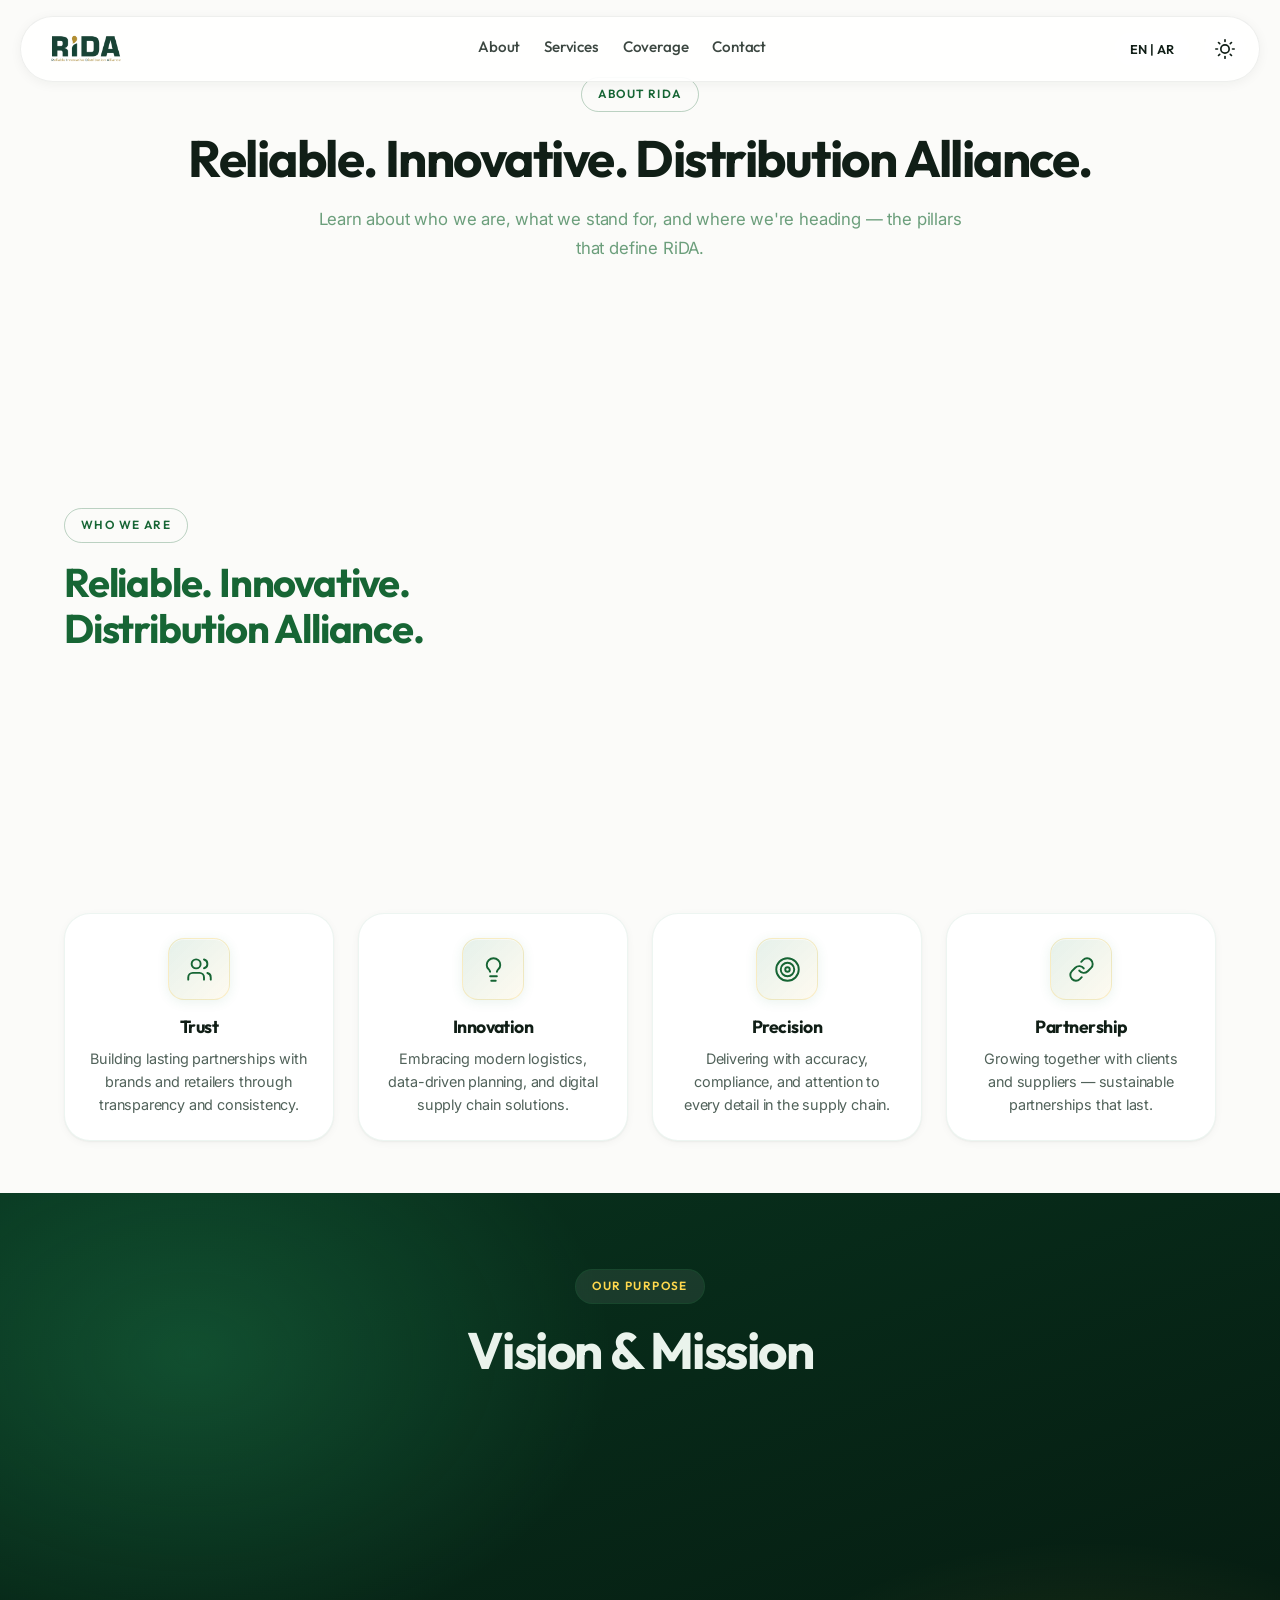
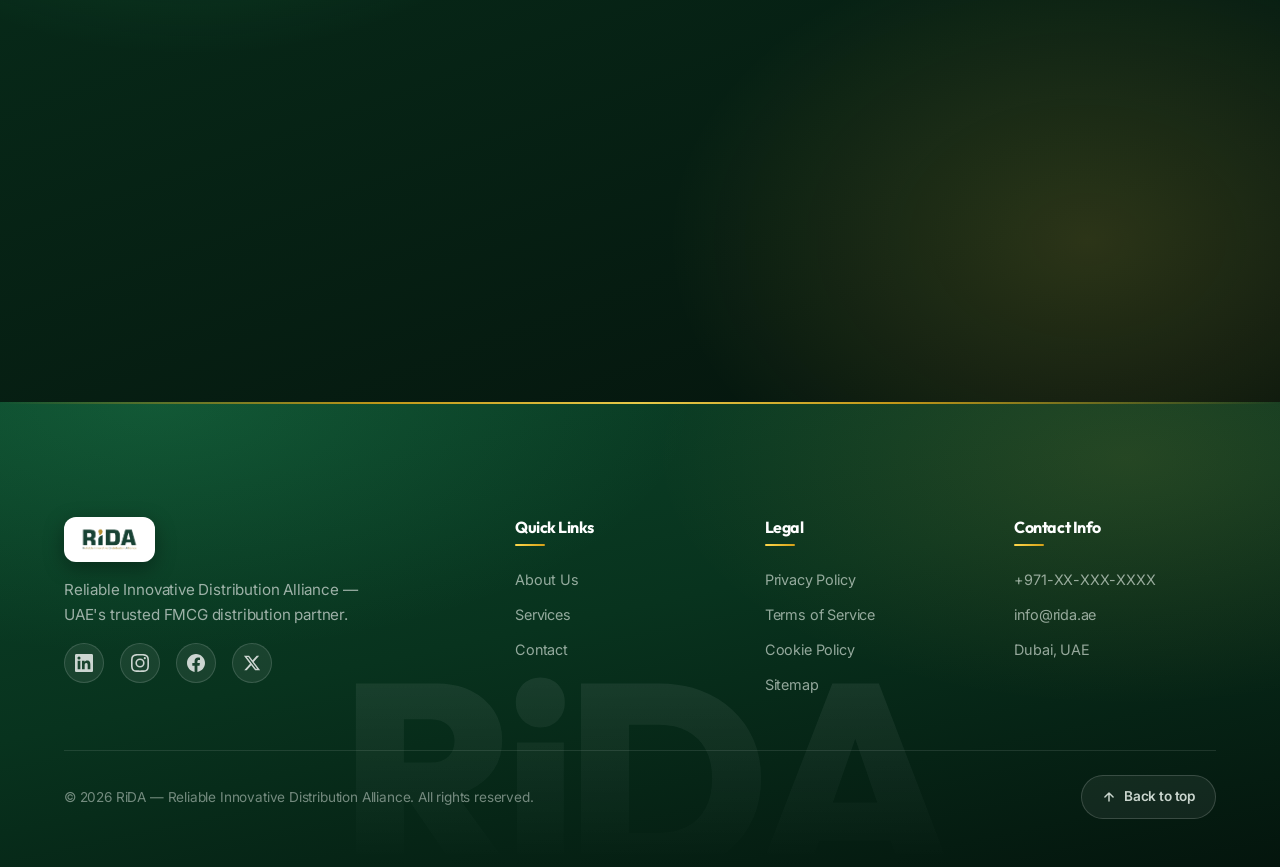
==== commit 2541cf56: "feat: polish homepage sections, about vision/mission, and hero moon effect Update sourcing markets (" ====
--- a/about.html
+++ b/about.html
@@ -103,9 +103,9 @@
         <div class="about-text">
           <span class="section-label" data-en="Who We Are" data-ar="من نحن">Who We Are</span>
           <h2 class="about-headline" data-en="Reliable. Innovative. Distribution Alliance." data-ar="موثوقة. مبتكرة. تحالف توزيع.">Reliable. Innovative. Distribution Alliance.</h2>
-          <p class="about-description reveal-up" data-en="RiDA is a UAE-based FMCG import and distribution company delivering global brands to local shelves across all seven emirates. We handle everything from sourcing and compliance to warehousing, distribution, and retail activation." data-ar="ريدا هي شركة استيراد وتوزيع سلع استهلاكية سريعة الحركة مقرها الإمارات، توصل العلامات التجارية العالمية إلى الرفوف المحلية عبر جميع الإمارات السبع. نتولى كل شيء من التوريد والامتثال إلى التخزين والتوزيع وتفعيل المبيعات.">
+          <p class="about-description reveal-up" data-en="RiDA is a UAE-based FMCG import and distribution company delivering global brands to local shelves across the UAE. We handle everything from sourcing and compliance to warehousing, distribution, and retail activation." data-ar="ريدا هي شركة استيراد وتوزيع سلع استهلاكية سريعة الحركة مقرها الإمارات، توصل العلامات التجارية العالمية إلى الرفوف المحلية عبر الإمارات. نتولى كل شيء من التوريد والامتثال إلى التخزين والتوزيع وتفعيل المبيعات.">
             RiDA is a UAE-based FMCG import and distribution company delivering global brands to local shelves across
-            all seven emirates. We handle everything from sourcing and compliance to warehousing, distribution, and
+            the UAE. We handle everything from sourcing and compliance to warehousing, distribution, and
             retail activation.</p>
         </div>
 
@@ -170,11 +170,11 @@
     <div class="container">
       <div class="section-header">
         <span class="section-label" data-en="Our Purpose" data-ar="غايتنا">Our Purpose</span>
-        <h2 class="section-title" data-en="Vision &amp; Mission" data-ar="الرؤية والرسالة">Vision &amp; Mission</h2>
+        <h2 class="section-title" data-en="Vision & Mission" data-ar="الرؤية والرسالة">Vision & Mission</h2>
         <p class="section-subtitle reveal-up"
-          data-en="Where we are headed, and what drives us every day."
-          data-ar="إلى أين نتجه، وما يدفعنا كل يوم.">
-          Where we are headed, and what drives us every day.</p>
+          data-en="The ambition that guides us, and the purpose that drives every partnership."
+          data-ar="الطموح الذي يوجهنا، والغاية التي تدفع كل شراكة نبنيها.">
+          The ambition that guides us, and the purpose that drives every partnership.</p>
       </div>
 
       <div class="vm-grid reveal-up">
@@ -188,20 +188,9 @@
             </svg>
           </div>
           <p class="vm-headline"
-            data-en="To be the UAE's most trusted FMCG distribution partner — the first choice for global brands entering the Middle East."
-            data-ar="أن نكون شريك التوزيع الأكثر ثقة في الإمارات — الخيار الأول للعلامات التجارية العالمية التي تدخل الشرق الأوسط.">
-            To be the UAE's most trusted FMCG distribution partner — the first choice for global brands entering the Middle East.</p>
-          <div class="vm-divider"></div>
-          <ul class="vm-points">
-            <li data-en="GCC-wide expansion across Saudi Arabia, Kuwait, Bahrain, Oman, and Qatar"
-                data-ar="التوسع في دول الخليج: السعودية، الكويت، البحرين، عمان، وقطر">GCC-wide expansion across Saudi Arabia, Kuwait, Bahrain, Oman, and Qatar</li>
-            <li data-en="Building our own private-label house brands for the UAE market"
-                data-ar="بناء علاماتنا التجارية الخاصة لسوق الإمارات">Building our own private-label house brands for the UAE market</li>
-            <li data-en="A digital B2B ordering platform with real-time inventory and tracking"
-                data-ar="منصة طلبات رقمية B2B مع مخزون وتتبع في الوقت الحقيقي">A digital B2B ordering platform with real-time inventory and tracking</li>
-            <li data-en="A fully sustainable, carbon-conscious supply chain by 2030"
-                data-ar="سلسلة توريد مستدامة وواعية بالكربون بحلول 2030">A fully sustainable, carbon-conscious supply chain by 2030</li>
-          </ul>
+            data-en="To be the world's most trusted FMCG distribution partner — empowering global brands to expand into new markets with confidence."
+            data-ar="أن نكون شريك التوزيع الأكثر ثقة في العالم لمنتجات السلع الاستهلاكية سريعة الحركة — نمكّن العلامات التجارية العالمية من التوسع في أسواق جديدة بثقة.">
+            To be the world's most trusted FMCG distribution partner — empowering global brands to expand into new markets with confidence.</p>
         </div>
 
         <!-- Mission Column -->
@@ -214,20 +203,9 @@
             </svg>
           </div>
           <p class="vm-headline"
-            data-en="To bridge the world's best FMCG brands with every shelf, store, and consumer across the UAE — reliably, efficiently, and at scale."
-            data-ar="ربط أفضل العلامات التجارية للسلع الاستهلاكية بكل رف ومتجر ومستهلك في الإمارات — بموثوقية وكفاءة وعلى نطاق واسع.">
-            To bridge the world's best FMCG brands with every shelf, store, and consumer across the UAE — reliably, efficiently, and at scale.</p>
-          <div class="vm-divider"></div>
-          <ul class="vm-points">
-            <li data-en="End-to-end supply chain — global sourcing, compliance, warehousing, last-mile delivery"
-                data-ar="سلسلة توريد شاملة: توريد عالمي، امتثال، تخزين، توصيل الميل الأخير">End-to-end supply chain — global sourcing, compliance, warehousing, last-mile delivery</li>
-            <li data-en="UAE-wide cold-chain infrastructure serving all seven emirates"
-                data-ar="بنية تحتية للتبريد تغطي جميع الإمارات السبع">UAE-wide cold-chain infrastructure serving all seven emirates</li>
-            <li data-en="A multi-category portfolio: foods, beverages, personal care, household &amp; more"
-                data-ar="محفظة متعددة الفئات: أغذية، مشروبات، عناية شخصية، منزلية والمزيد">A multi-category portfolio: foods, beverages, personal care, household &amp; more</li>
-            <li data-en="Data-driven route-to-market with real-time analytics for retail partners"
-                data-ar="طريق إلى السوق قائم على البيانات مع تحليلات فورية لشركاء التجزئة">Data-driven route-to-market with real-time analytics for retail partners</li>
-          </ul>
+            data-en="To connect the world's leading FMCG brands with businesses and consumers through reliable, efficient, and scalable distribution solutions across global markets."
+            data-ar="ربط أبرز العلامات التجارية العالمية للسلع الاستهلاكية سريعة الحركة بالشركات والمستهلكين من خلال حلول توزيع موثوقة وفعّالة وقابلة للتوسع عبر الأسواق العالمية.">
+            To connect the world's leading FMCG brands with businesses and consumers through reliable, efficient, and scalable distribution solutions across global markets.</p>
         </div>
       </div>
     </div>
--- a/css/style.css
+++ b/css/style.css
@@ -772,7 +772,7 @@
 
 /* ─── 9. TRUST BAR ─── */
 .trust-bar {
-  padding: var(--space-lg) 0;
+  padding: 16px 0 10px;
   background: var(--bg-gray-light);
   overflow: hidden;
   transition: background-color 0.4s ease;
@@ -834,8 +834,9 @@
 }
 
 .trust-tagline {
-  margin-top: var(--space-md);
-  font-size: 0.95rem;
+  margin-top: 8px;
+  margin-bottom: 0;
+  font-size: 0.85rem;
   color: var(--text-secondary);
   font-style: italic;
 }
@@ -849,14 +850,14 @@
 /* About CTA card (placeholder on homepage) */
 .about-cta-card {
   text-align: center;
-  max-width: 720px;
+  max-width: 680px;
   margin: 0 auto;
-  padding: var(--space-md) var(--space-sm);
+  padding: clamp(24px, 3vw, 36px) clamp(16px, 2.5vw, 28px);
 }
 
 .about-cta-card .about-description {
-  max-width: 600px;
-  margin: 0 auto var(--space-md);
+  max-width: 52ch;
+  margin: 0 auto 20px;
 }
 
 .about-grid {
@@ -876,8 +877,9 @@
 }
 
 .about-headline {
-  margin-bottom: var(--space-md);
+  margin-bottom: 14px;
   color: var(--green-primary);
+  line-height: 1.15;
 }
 
 [data-theme="dark"] .about-headline {
@@ -885,10 +887,10 @@
 }
 
 .about-description {
-  font-size: 1.1rem;
+  font-size: 1.05rem;
   color: var(--text-secondary);
-  margin-bottom: var(--space-lg);
-  line-height: 1.8;
+  margin-bottom: 22px;
+  line-height: 1.65;
 }
 
 .about-image {
@@ -1113,74 +1115,76 @@
   max-width: 700px;
 }
 
-/* ─── 12. PORTFOLIO SECTION ─── */
+/* --- 12. PORTFOLIO SECTION --- */
 .portfolio-grid {
   display: grid;
-  grid-template-columns: repeat(auto-fit, minmax(280px, 1fr));
-  gap: var(--space-md);
+  grid-template-columns: repeat(3, 1fr);
+  gap: 14px;
 }
 
 .portfolio-card {
+  display: flex;
+  flex-direction: column;
+  align-items: center;
   text-align: center;
-  padding: var(--space-lg) var(--space-md);
+  padding: 22px 16px 20px;
   background: var(--white);
-  border-radius: var(--radius-md);
-  box-shadow: var(--shadow-sm);
-  border: 1px solid rgba(0, 0, 0, 0.04);
-  transition: all var(--transition-base);
+  border-radius: 16px;
+  box-shadow: 0 4px 16px rgba(0, 0, 0, 0.04);
+  border: 1px solid rgba(0, 0, 0, 0.06);
+  transition: transform var(--transition-base), box-shadow var(--transition-base), border-color var(--transition-base);
   position: relative;
   overflow: hidden;
 }
 
 [data-theme="dark"] .portfolio-card {
   background: var(--bg-card);
-  border-color: rgba(255, 255, 255, 0.05);
-}
-
-.portfolio-card::before {
-  content: '';
-  position: absolute;
-  top: 0;
-  left: 0;
-  width: 4px;
-  height: 0;
-  background: var(--gold-primary);
-  transition: height var(--transition-base);
-  border-radius: 0 2px 2px 0;
-}
-
-.portfolio-card:hover::before {
-  height: 100%;
+  border-color: rgba(255, 255, 255, 0.06);
 }
 
 .portfolio-card:hover {
-  transform: translateY(-8px);
+  transform: translateY(-6px);
   box-shadow: var(--shadow-md);
+  border-color: rgba(245, 197, 66, 0.4);
 }
 
 .portfolio-icon {
-  font-size: 3rem;
-  margin-bottom: var(--space-sm);
-  display: inline-block;
-  transition: transform var(--transition-base);
+  width: 52px;
+  height: 52px;
+  margin-bottom: 12px;
+  border-radius: 14px;
+  display: inline-flex;
+  align-items: center;
+  justify-content: center;
+  background: linear-gradient(145deg, rgba(46, 139, 87, 0.12), rgba(255, 215, 0, 0.1));
+  color: var(--green-primary);
+  transition: transform var(--transition-base), box-shadow var(--transition-base);
+}
+
+.portfolio-icon svg {
+  width: 24px;
+  height: 24px;
+  display: block;
 }
 
 .portfolio-card:hover .portfolio-icon {
-  transform: scale(1.15) rotate(5deg);
+  transform: scale(1.06);
 }
 
 .portfolio-title {
   font-family: var(--font-heading);
   font-weight: 700;
-  font-size: 1.1rem;
-  margin-bottom: var(--space-xs);
+  font-size: 0.98rem;
+  line-height: 1.3;
+  margin: 0 0 6px;
   color: var(--text-primary);
 }
 
 .portfolio-desc {
-  font-size: 0.9rem;
+  font-size: 0.82rem;
   color: var(--text-secondary);
-  line-height: 1.6;
+  line-height: 1.45;
+  margin: 0;
 }
 
 /* ─── 13. GLOBAL SOURCING SECTION ─── */
@@ -1602,24 +1606,26 @@
   gap: var(--space-md, 1.25rem);
 }
 
+/* Light mode: solid light backgrounds so dark text is readable on top of .section-dark */
 .vm-vision {
-  background: linear-gradient(145deg, rgba(245,197,66,0.08) 0%, rgba(245,197,66,0.02) 100%);
+  background: #FEFDF6;
+  border: 1px solid rgba(245,197,66,0.30);
+}
+
+.vm-mission {
+  background: #F3F9F5;
+  border: 1px solid rgba(31,122,77,0.30);
+}
+
+/* Dark mode: translucent tinted backgrounds with light text */
+[data-theme="dark"] .vm-vision {
+  background: linear-gradient(145deg, rgba(245,197,66,0.12) 0%, rgba(245,197,66,0.04) 100%);
   border: 1px solid rgba(245,197,66,0.18);
 }
 
-.vm-mission {
-  background: linear-gradient(145deg, rgba(31,122,77,0.10) 0%, rgba(31,122,77,0.02) 100%);
-  border: 1px solid rgba(31,122,77,0.22);
-}
-
-[data-theme="dark"] .vm-vision {
-  background: linear-gradient(145deg, rgba(245,197,66,0.10) 0%, rgba(245,197,66,0.03) 100%);
-  border: 1px solid rgba(245,197,66,0.16);
-}
-
 [data-theme="dark"] .vm-mission {
-  background: linear-gradient(145deg, rgba(52,199,123,0.10) 0%, rgba(52,199,123,0.03) 100%);
-  border: 1px solid rgba(52,199,123,0.18);
+  background: linear-gradient(145deg, rgba(52,199,123,0.12) 0%, rgba(52,199,123,0.04) 100%);
+  border: 1px solid rgba(52,199,123,0.20);
 }
 
 .vm-badge {
@@ -1634,13 +1640,13 @@
 }
 
 .vm-vision .vm-badge {
-  color: #B8860B;
-  background: rgba(245,197,66,0.15);
+  color: #8B6914;
+  background: rgba(245,197,66,0.18);
 }
 
 .vm-mission .vm-badge {
-  color: #1F7A4D;
-  background: rgba(31,122,77,0.12);
+  color: #155A38;
+  background: rgba(31,122,77,0.15);
 }
 
 [data-theme="dark"] .vm-vision .vm-badge {
@@ -1678,7 +1684,7 @@
   font-size: clamp(1.1rem, 2vw, 1.35rem);
   font-weight: 700;
   line-height: 1.5;
-  color: var(--text-primary, #0E1F17);
+  color: #0E1F17;
   max-width: 520px;
 }
 
@@ -1714,7 +1720,7 @@
   padding-left: 1.5rem;
   font-size: 0.95rem;
   line-height: 1.55;
-  color: var(--text-secondary, #4A6655);
+  color: #2A3A30;
 }
 
 [data-theme="dark"] .vm-points li {
@@ -2061,12 +2067,6 @@
   border-right: 4px solid var(--gold-primary);
 }
 
-[dir="rtl"] .portfolio-card::before {
-  left: auto;
-  right: 0;
-  border-radius: 2px 0 0 2px;
-}
-
 [dir="rtl"] .footer-heading::after {
   left: auto;
   right: 0;
@@ -2171,7 +2171,8 @@
   }
 
   .portfolio-grid {
-    grid-template-columns: 1fr;
+    grid-template-columns: repeat(2, 1fr);
+    gap: var(--space-sm);
   }
 
   .sourcing-regions {
--- a/css/cinematic.css
+++ b/css/cinematic.css
@@ -1,4 +1,4 @@
-﻿/* ============================================================
+/* ============================================================
    RiDA — CINEMATIC OVERRIDE STYLESHEET  (Apple-style)
    Loaded AFTER style.css to elevate the look & feel.
    Palette: Deep Green · Gold · White · Cinematic Dark
@@ -127,7 +127,148 @@
 h1, h2, h3, h4 { letter-spacing: -0.03em; }
 h1 { font-weight: 800; font-size: clamp(2.8rem, 6vw, 5.4rem); line-height: 1.02; }
 h2 { font-weight: 700; font-size: clamp(2rem, 4vw, 3.4rem); }
-.section { padding: clamp(72px, 10vw, 150px) 0; }
+.section { padding: clamp(48px, 6vw, 88px) 0; }
+
+/* Tighter stack: trust → about → portfolio (kills empty dead space) */
+.trust-bar {
+  padding: 18px 0 10px;
+}
+.trust-tagline {
+  margin-top: 6px;
+  margin-bottom: 0;
+  font-size: 0.82rem;
+  letter-spacing: 0.02em;
+  opacity: 0.85;
+}
+#about {
+  padding-top: clamp(28px, 3.5vw, 48px);
+  padding-bottom: clamp(36px, 4.5vw, 64px);
+}
+#about .about-cta-card {
+  max-width: 680px;
+  padding: clamp(28px, 4vw, 40px) clamp(20px, 3vw, 32px);
+  border-radius: 22px;
+  background: linear-gradient(180deg, rgba(255,255,255,0.03), rgba(255,255,255,0.01));
+  border: 1px solid rgba(120, 200, 150, 0.12);
+  box-shadow: 0 18px 48px rgba(0, 0, 0, 0.22);
+}
+#about .about-cta-card .section-label {
+  margin-bottom: 14px;
+}
+#about .about-headline {
+  font-size: clamp(1.75rem, 3.6vw, 2.65rem);
+  line-height: 1.15;
+  margin-bottom: 14px;
+}
+#about .about-description {
+  margin-bottom: 22px;
+  max-width: 52ch;
+  margin-inline: auto;
+  line-height: 1.65;
+  font-size: 1.02rem;
+}
+#portfolio {
+  padding-top: clamp(36px, 4.5vw, 64px);
+  padding-bottom: clamp(48px, 6vw, 88px);
+}
+#portfolio .section-header {
+  margin-bottom: clamp(24px, 3vw, 40px);
+}
+
+/* Portfolio cards — denser, cleaner product tiles */
+.portfolio-grid {
+  gap: 14px;
+}
+.portfolio-card {
+  display: flex;
+  flex-direction: column;
+  align-items: center;
+  text-align: center;
+  padding: 22px 16px 20px;
+  border-radius: 16px;
+  background: var(--bg-card);
+  border: 1px solid rgba(31, 122, 77, 0.1);
+  box-shadow: 0 4px 16px rgba(0, 0, 0, 0.04);
+  min-height: 0;
+}
+[data-theme="dark"] .portfolio-card {
+  background: linear-gradient(165deg, rgba(18, 43, 43, 0.95), rgba(10, 31, 31, 0.9));
+  border-color: rgba(120, 200, 150, 0.1);
+  box-shadow: 0 8px 24px rgba(0, 0, 0, 0.25);
+}
+.portfolio-card:hover {
+  transform: translateY(-6px);
+  border-color: rgba(245, 197, 66, 0.45);
+  box-shadow: 0 16px 36px rgba(31, 122, 77, 0.16), 0 0 0 1px rgba(245, 197, 66, 0.2);
+}
+.portfolio-icon {
+  width: 52px;
+  height: 52px;
+  margin-bottom: 12px;
+  border-radius: 14px;
+  display: inline-flex;
+  align-items: center;
+  justify-content: center;
+  font-size: 0;
+  background: linear-gradient(145deg, rgba(31, 122, 77, 0.12), rgba(245, 197, 66, 0.1));
+  color: var(--green-primary);
+  box-shadow: inset 0 0 0 1px rgba(31, 122, 77, 0.12);
+}
+.portfolio-icon svg {
+  width: 24px;
+  height: 24px;
+  display: block;
+}
+[data-theme="dark"] .portfolio-icon {
+  background: linear-gradient(145deg, rgba(61, 160, 106, 0.18), rgba(245, 197, 66, 0.1));
+  color: var(--gold-primary);
+  box-shadow: inset 0 0 0 1px rgba(245, 197, 66, 0.14);
+}
+.portfolio-card:hover .portfolio-icon {
+  transform: scale(1.06);
+  background: linear-gradient(145deg, rgba(31, 122, 77, 0.2), rgba(245, 197, 66, 0.18));
+  box-shadow: 0 8px 18px rgba(31, 122, 77, 0.18);
+}
+.portfolio-title {
+  font-size: 0.98rem;
+  font-weight: 700;
+  line-height: 1.3;
+  margin: 0 0 6px;
+  letter-spacing: -0.01em;
+}
+.portfolio-desc {
+  font-size: 0.82rem;
+  line-height: 1.45;
+  margin: 0;
+  color: var(--text-secondary);
+  max-width: 28ch;
+}
+
+@media (max-width: 767px) {
+  .portfolio-grid {
+    gap: 10px;
+  }
+  .portfolio-card {
+    padding: 16px 12px 14px;
+  }
+  .portfolio-icon {
+    width: 44px;
+    height: 44px;
+    border-radius: 12px;
+    margin-bottom: 10px;
+  }
+  .portfolio-icon svg {
+    width: 20px;
+    height: 20px;
+  }
+  .portfolio-title {
+    font-size: 0.88rem;
+  }
+  .portfolio-desc {
+    font-size: 0.75rem;
+    line-height: 1.4;
+  }
+}
 
 /* Section labels — refined pill */
 .section-label {
@@ -848,10 +989,8 @@
   margin-bottom: 28px;
 }
 
-/* Segments: 5 cards — one balanced row on desktop instead of a 4+1 orphan */
-@media (min-width: 1100px) {
-  .segments-grid { grid-template-columns: repeat(5, 1fr); }
-}
+/* Segments: 4 cards — handled by final 4-across override below */
+/* (old 5-col rule retired) */
 
 /* ─── 14. FOOTER — cinematic dark-green anchor (dark in BOTH themes:
        light theme was painting a light bg under white text = invisible) ─── */
@@ -1690,17 +1829,7 @@
   height: 100%;
 }
 
-/* "Who We Serve": 5 narrow columns felt small — switch to a 3 + 2 layout
-   (3 on top, 2 centered below) with bigger photos and type. Overrides the
-   earlier repeat(5,1fr) rule by coming later in the cascade. */
-@media (min-width: 900px) {
-  .segments-grid {
-    grid-template-columns: repeat(6, 1fr);
-    gap: var(--space-md);
-  }
-  .segment-card { grid-column: span 2; }
-  .segment-card:nth-child(4) { grid-column: 2 / span 2; }
-}
+/* Who We Serve 3+2 layout retired — see final 4-across override */
 .segment-photo { height: 210px; }
 .segment-name { font-size: 1.3rem; margin-top: var(--space-xs); }
 .segment-desc { font-size: .97rem; max-width: 340px; margin-inline: auto; }
@@ -1897,10 +2026,10 @@
   box-shadow: 0 2px 12px rgba(16,30,22,.05) !important;
 }
 [data-theme="dark"] .navbar.scrolled {
-  background: rgba(255, 255, 255, 0.95) !important;
-  backdrop-filter: blur(12px) !important;
-  -webkit-backdrop-filter: blur(12px) !important;
-  box-shadow: 0 1px 4px rgba(0,0,0,.08) !important;
+  background: transparent !important;
+  backdrop-filter: none !important;
+  -webkit-backdrop-filter: none !important;
+  box-shadow: none !important;
 }
 [data-theme="dark"] .navbar-links a,
 [data-theme="dark"] .navbar.scrolled .navbar-links a {
@@ -2035,3 +2164,744 @@
   box-shadow: 0 0 0 4px var(--bg-card), 0 6px 18px rgba(16, 30, 22, .18);
 }
 .segment-card .segment-icon svg { width: 24px; height: 24px; }
+
+/* ─── SOURCING: map + countries side by side on desktop ───
+   ≥992px: map left, compact 2-column country list right.
+   Below that, source order stacks them: map first, names below. */
+@media (min-width: 992px) {
+  .sourcing-globe-layout {
+    display: grid;
+    grid-template-columns: 1fr;
+    gap: var(--space-lg);
+    align-items: center;
+  }
+  .sourcing-globe-layout .globe-wrapper {
+    max-width: none;
+    margin: 0;
+  }
+}
+/* Below desktop: stack — map first, country names below (base rule is
+   display:flex ROW, which squished both into skinny columns on phones) */
+@media (max-width: 991px) {
+  .sourcing-globe-layout {
+    display: grid;
+    grid-template-columns: 1fr;
+    gap: var(--space-md);
+  }
+}
+
+/* ═══════════ §6B INTERNATIONAL SHIPPING ═══════════ */
+.shipping-layout {
+  display: grid;
+  grid-template-columns: 1fr 1fr;
+  gap: clamp(32px, 5vw, 64px);
+  align-items: center;
+}
+
+/* Framed ship photo with floating freight badge */
+.shipping-media {
+  position: relative;
+  margin: 0;
+  border-radius: 24px;
+  overflow: hidden;
+  border: 1px solid rgba(20, 83, 43, .14);
+  box-shadow: 0 24px 60px rgba(16, 30, 22, .16), 0 6px 20px rgba(16, 30, 22, .10);
+}
+[data-theme="dark"] .shipping-media {
+  border-color: rgba(120, 200, 150, .16);
+  box-shadow: 0 24px 60px rgba(0, 0, 0, .5);
+}
+.shipping-media img {
+  display: block;
+  width: 100%;
+  height: 100%;
+  object-fit: cover;
+  transition: transform .8s var(--ease-out-expo);
+}
+.shipping-media:hover img { transform: scale(1.04); }
+
+.shipping-badge {
+  position: absolute;
+  bottom: 18px;
+  inset-inline-start: 18px;
+  display: inline-flex;
+  align-items: center;
+  gap: 10px;
+  padding: 10px 18px;
+  border-radius: 999px;
+  background: rgba(8, 51, 30, .62);
+  -webkit-backdrop-filter: blur(14px) saturate(1.4);
+  backdrop-filter: blur(14px) saturate(1.4);
+  border: 1px solid rgba(255, 255, 255, .2);
+  color: #fff;
+  font-weight: 600;
+  font-size: .9rem;
+}
+.shipping-badge-icon { display: inline-flex; color: var(--gold-bright); }
+.shipping-badge-icon svg { width: 22px; height: 22px; }
+
+/* Content column */
+.shipping-content .section-label { margin-bottom: var(--space-sm); }
+.shipping-title {
+  font-family: var(--font-heading);
+  font-weight: 800;
+  font-size: clamp(1.9rem, 3.4vw, 2.8rem);
+  letter-spacing: -.02em;
+  color: var(--text-primary);
+  margin-bottom: var(--space-sm);
+}
+.shipping-lead {
+  color: var(--text-secondary);
+  font-size: 1.08rem;
+  line-height: 1.7;
+  margin-bottom: var(--space-lg);
+}
+
+/* Feature list */
+.shipping-features { display: flex; flex-direction: column; gap: var(--space-md); }
+.shipping-feature { display: flex; gap: 16px; align-items: flex-start; }
+.shipping-feature-icon {
+  flex-shrink: 0;
+  width: 48px;
+  height: 48px;
+  display: inline-flex;
+  align-items: center;
+  justify-content: center;
+  border-radius: 14px;
+  background: linear-gradient(140deg, var(--bg-green-light) 60%, var(--bg-gold-light));
+  border: 1px solid rgba(31, 122, 77, .16);
+  color: var(--green-primary);
+  transition: background .4s var(--ease-spring), color .4s var(--ease-spring);
+}
+[data-theme="dark"] .shipping-feature-icon {
+  background: linear-gradient(140deg, rgba(52,199,123,.10) 60%, rgba(255,216,77,.08));
+  border-color: rgba(120,200,150,.16);
+}
+.shipping-feature:hover .shipping-feature-icon {
+  background: linear-gradient(140deg, var(--green-500), var(--green-700));
+  color: var(--gold-bright);
+  border-color: transparent;
+}
+.shipping-feature-icon svg { width: 22px; height: 22px; }
+.shipping-feature-title {
+  font-family: var(--font-heading);
+  font-weight: 700;
+  font-size: 1.05rem;
+  color: var(--text-primary);
+  margin-bottom: 3px;
+}
+.shipping-feature-text { color: var(--text-secondary); font-size: .95rem; line-height: 1.55; }
+
+/* Stack on tablet/mobile: image first, content below */
+@media (max-width: 900px) {
+  .shipping-layout { grid-template-columns: 1fr; gap: var(--space-lg); }
+  .shipping-media { max-width: 620px; margin: 0 auto; }
+}
+[dir="rtl"] .shipping-badge { inset-inline-start: auto; inset-inline-end: 18px; }
+
+/* === FINAL: tight trust/about/portfolio + denser cards === */
+.section { padding: clamp(48px, 6vw, 88px) 0 !important; }
+.trust-bar { padding: 16px 0 8px !important; }
+.trust-tagline { margin-top: 6px !important; margin-bottom: 0 !important; font-size: 0.82rem !important; }
+
+#about {
+  padding-top: clamp(24px, 3vw, 44px) !important;
+  padding-bottom: clamp(32px, 4vw, 56px) !important;
+}
+#about .about-cta-card {
+  max-width: 680px;
+  padding: clamp(24px, 3.5vw, 36px) clamp(18px, 2.5vw, 28px) !important;
+  border-radius: 20px;
+  border: 1px solid rgba(120, 200, 150, 0.12);
+  box-shadow: 0 16px 40px rgba(0, 0, 0, 0.18);
+}
+#about .about-headline {
+  font-size: clamp(1.7rem, 3.4vw, 2.5rem) !important;
+  line-height: 1.15 !important;
+  margin-bottom: 12px !important;
+}
+#about .about-description {
+  margin-bottom: 18px !important;
+  max-width: 52ch;
+  margin-inline: auto;
+  line-height: 1.6 !important;
+  font-size: 1rem !important;
+}
+
+#portfolio {
+  padding-top: clamp(28px, 3.5vw, 52px) !important;
+  padding-bottom: clamp(40px, 5vw, 72px) !important;
+}
+#portfolio .section-header { margin-bottom: clamp(20px, 2.5vw, 32px) !important; }
+
+.portfolio-grid { gap: 12px !important; }
+
+.portfolio-card {
+  padding: 20px 14px 16px !important;
+  border-radius: 16px !important;
+  min-height: 0 !important;
+}
+
+.portfolio-card .portfolio-icon,
+.portfolio-icon {
+  width: 48px !important;
+  height: 48px !important;
+  min-width: 48px !important;
+  min-height: 48px !important;
+  margin-bottom: 10px !important;
+  border-radius: 13px !important;
+  font-size: 0 !important;
+}
+
+.portfolio-card .portfolio-icon svg,
+.portfolio-icon svg {
+  width: 22px !important;
+  height: 22px !important;
+}
+
+.portfolio-title {
+  font-size: 0.95rem !important;
+  line-height: 1.3 !important;
+  margin: 0 0 5px !important;
+}
+
+.portfolio-desc {
+  font-size: 0.8rem !important;
+  line-height: 1.4 !important;
+  margin: 0 !important;
+}
+
+@media (max-width: 767px) {
+  .portfolio-grid { gap: 10px !important; }
+  .portfolio-card { padding: 14px 10px 12px !important; }
+  .portfolio-card .portfolio-icon,
+  .portfolio-icon {
+    width: 42px !important;
+    height: 42px !important;
+    min-width: 42px !important;
+    min-height: 42px !important;
+    margin-bottom: 8px !important;
+    border-radius: 11px !important;
+  }
+  .portfolio-card .portfolio-icon svg,
+  .portfolio-icon svg {
+    width: 18px !important;
+    height: 18px !important;
+  }
+  .portfolio-title { font-size: 0.84rem !important; }
+  .portfolio-desc { font-size: 0.72rem !important; }
+}
+
+/* ============================================================
+   HERO — LIGHT MODE MORNING / SUNRISE (no blur, fonts unchanged)
+   Light theme = no data-theme attr. Dark keeps V4 theme-invariant look.
+   Sun rises from the TOP-RIGHT corner of the hero photo.
+   ============================================================ */
+
+/* Brighter morning photo — still readable under white type */
+html:not([data-theme="dark"]) .hero-photo {
+  opacity: 1;
+  filter: brightness(0.78) saturate(1.12) contrast(1.04);
+}
+
+/* Scrim: keep left/center dark enough for white type,
+   open the TOP-RIGHT so sunrise light can break through */
+html:not([data-theme="dark"]) .hero::after {
+  display: block;
+  background:
+    /* Clear a soft window at top-right for the sun */
+    radial-gradient(55% 50% at 92% 8%,
+      rgba(4, 18, 11, 0.08) 0%,
+      rgba(4, 18, 11, 0.22) 35%,
+      rgba(4, 18, 11, 0.45) 62%,
+      transparent 100%),
+    /* Center vignette so headline stays legible */
+    radial-gradient(78% 58% at 50% 42%,
+      rgba(4, 18, 11, 0.62) 0%,
+      rgba(4, 18, 11, 0.28) 72%,
+      transparent 100%),
+    /* Base morning wash — warmer, slightly lighter overall */
+    linear-gradient(180deg,
+      rgba(18, 42, 28, 0.42) 0%,
+      rgba(10, 32, 20, 0.34) 40%,
+      rgba(6, 24, 16, 0.52) 78%,
+      rgba(4, 18, 11, 0.68) 100%);
+}
+
+/* Sunrise orb + warm rays from top-right — pure gradients, NO blur */
+html:not([data-theme="dark"]) .hero::before {
+  content: '';
+  position: absolute;
+  inset: 0;
+  z-index: 1;
+  pointer-events: none;
+  opacity: 1;
+  filter: none !important;          /* kill any earlier aurora blur */
+  animation: none;
+  transform: none;
+  background:
+    /* Core sun disc — top right corner */
+    radial-gradient(circle at 94% 6%,
+      rgba(255, 248, 220, 0.95) 0%,
+      rgba(255, 220, 120, 0.72) 4%,
+      rgba(255, 180, 60, 0.42) 10%,
+      rgba(255, 150, 40, 0.18) 18%,
+      transparent 32%),
+    /* Warm amber halo */
+    radial-gradient(ellipse 70% 55% at 90% 0%,
+      rgba(255, 200, 80, 0.38) 0%,
+      rgba(255, 170, 50, 0.18) 28%,
+      rgba(255, 140, 40, 0.06) 50%,
+      transparent 70%),
+    /* Soft peach morning fill across upper right */
+    radial-gradient(ellipse 90% 70% at 100% 10%,
+      rgba(255, 210, 140, 0.22) 0%,
+      rgba(255, 190, 110, 0.10) 40%,
+      transparent 68%),
+    /* Gentle gold wash across the top edge */
+    linear-gradient(105deg,
+      transparent 40%,
+      rgba(255, 210, 120, 0.08) 62%,
+      rgba(255, 190, 90, 0.14) 82%,
+      rgba(255, 230, 160, 0.18) 100%);
+}
+
+/* Font colors — intentionally unchanged from dark/V4 treatment.
+   (Re-assert so earlier light-mode green text rules cannot win.) */
+html:not([data-theme="dark"]) .hero-title .word {
+  background: none;
+  -webkit-text-fill-color: currentColor;
+  color: #FFFFFF;
+  text-shadow: 0 2px 18px rgba(0, 0, 0, .55), 0 1px 3px rgba(0, 0, 0, .4);
+}
+html:not([data-theme="dark"]) .hero-title .highlight {
+  background: linear-gradient(120deg, #F5C542, #FFE07A 50%, #E3A81C);
+  -webkit-background-clip: text;
+  background-clip: text;
+  -webkit-text-fill-color: transparent;
+  color: #F5C542;
+  text-shadow: 0 2px 18px rgba(0, 0, 0, .5);
+}
+html:not([data-theme="dark"]) .hero-subtitle {
+  color: #D9E7DD;
+  text-shadow: 0 1px 10px rgba(0, 0, 0, .55);
+}
+html:not([data-theme="dark"]) .hero-tagline {
+  color: #FFFFFF;
+  text-shadow: 0 2px 12px rgba(0, 0, 0, .55);
+}
+html:not([data-theme="dark"]) .scroll-indicator {
+  color: rgba(255, 255, 255, .75);
+}
+
+
+/* ============================================================
+   HERO - DARK MODE MOONRISE (mirrors light-mode sun)
+   Moon glow from the TOP-LEFT corner of the hero photo.
+   ============================================================ */
+
+/* Night photo grade - cooler, deeper, still readable */
+html[data-theme="dark"] .hero-photo {
+  opacity: 1;
+  filter: brightness(0.48) saturate(0.95) contrast(1.06) hue-rotate(-6deg);
+}
+
+/* Scrim: open the TOP-LEFT so moonlight can break through,
+   keep center dark enough for white type */
+html[data-theme="dark"] .hero::after {
+  display: block;
+  background:
+    /* Soft window at top-left for the moon */
+    radial-gradient(55% 50% at 8% 8%,
+      rgba(4, 18, 11, 0.06) 0%,
+      rgba(4, 18, 11, 0.20) 35%,
+      rgba(4, 18, 11, 0.48) 62%,
+      transparent 100%),
+    /* Center vignette so headline stays legible */
+    radial-gradient(78% 58% at 50% 42%,
+      rgba(4, 18, 11, 0.68) 0%,
+      rgba(4, 18, 11, 0.32) 72%,
+      transparent 100%),
+    /* Cool night wash - slightly bluer/deeper overall */
+    linear-gradient(180deg,
+      rgba(8, 18, 28, 0.50) 0%,
+      rgba(6, 20, 18, 0.40) 40%,
+      rgba(4, 16, 14, 0.58) 78%,
+      rgba(2, 12, 10, 0.78) 100%);
+}
+
+/* Moon orb + cool silver-blue rays from top-left - pure gradients, NO blur */
+html[data-theme="dark"] .hero::before {
+  content: '';
+  position: absolute;
+  inset: 0;
+  z-index: 1;
+  pointer-events: none;
+  opacity: 1 !important;
+  filter: none !important;
+  animation: none !important;
+  transform: none;
+  background:
+    /* Core moon disc - top left corner */
+    radial-gradient(circle at 6% 7%,
+      rgba(245, 250, 255, 0.92) 0%,
+      rgba(210, 228, 255, 0.62) 3.5%,
+      rgba(160, 190, 240, 0.34) 9%,
+      rgba(120, 160, 220, 0.14) 16%,
+      transparent 30%),
+    /* Cool silver halo */
+    radial-gradient(ellipse 70% 55% at 10% 0%,
+      rgba(180, 210, 255, 0.28) 0%,
+      rgba(140, 180, 240, 0.14) 28%,
+      rgba(100, 150, 220, 0.05) 50%,
+      transparent 70%),
+    /* Soft cool fill across upper left */
+    radial-gradient(ellipse 90% 70% at 0% 10%,
+      rgba(160, 200, 255, 0.16) 0%,
+      rgba(120, 170, 230, 0.07) 40%,
+      transparent 68%),
+    /* Gentle cool wash across the top-left edge */
+    linear-gradient(255deg,
+      transparent 40%,
+      rgba(150, 190, 255, 0.06) 62%,
+      rgba(130, 175, 240, 0.11) 82%,
+      rgba(190, 215, 255, 0.14) 100%);
+}
+
+/* === UAE COVERAGE CARD BLOCK (screenshot match) === */
+#coverage .section-header {
+  text-align: center;
+  margin-bottom: 28px;
+}
+
+#coverage .coverage-content {
+  display: grid;
+  grid-template-columns: minmax(0, 1.05fr) minmax(0, 0.95fr);
+  gap: 28px;
+  align-items: stretch;
+}
+
+#coverage .uae-map-container {
+  background: linear-gradient(165deg, #eef8f1 0%, #e7f4eb 55%, #f4faf6 100%);
+  border-radius: 28px;
+  padding: 28px 24px 22px;
+  min-height: 0;
+  border: 1px solid rgba(31, 122, 77, 0.08);
+  box-shadow: none;
+  display: flex;
+  align-items: center;
+  justify-content: center;
+}
+
+[data-theme="dark"] #coverage .uae-map-container {
+  background: linear-gradient(165deg, rgba(20, 54, 31, 0.55) 0%, rgba(12, 32, 20, 0.9) 100%);
+  border-color: rgba(120, 200, 150, 0.12);
+}
+
+#coverage .uae-map-placeholder {
+  width: 100%;
+  display: flex;
+  flex-direction: column;
+  align-items: center;
+  gap: 8px;
+}
+
+#coverage .uae-map {
+  max-width: 100%;
+  margin: 0 auto 4px;
+}
+
+#coverage .emirates-grid {
+  display: flex;
+  flex-wrap: wrap;
+  justify-content: center;
+  gap: 8px;
+  margin-top: 10px;
+  max-width: 520px;
+}
+
+#coverage .emirate-tag {
+  background: #fff;
+  color: #1f7a4d;
+  border: 1px solid rgba(31, 122, 77, 0.12);
+  border-radius: 999px;
+  padding: 7px 14px;
+  font-size: 0.78rem;
+  font-weight: 600;
+  box-shadow: 0 2px 8px rgba(16, 40, 28, 0.05);
+}
+
+[data-theme="dark"] #coverage .emirate-tag {
+  background: rgba(255, 255, 255, 0.06);
+  color: var(--gold-primary);
+  border-color: rgba(255, 255, 255, 0.08);
+}
+
+#coverage .coverage-stats {
+  display: grid;
+  grid-template-columns: 1fr 1fr;
+  gap: 16px;
+  align-content: center;
+  height: 100%;
+}
+
+/* Same Day card = full width of the two cards above, same height/style */
+#coverage .coverage-stats .stat-card-light:last-child {
+  grid-column: 1 / -1;
+  min-height: 168px;
+  width: 100%;
+}
+
+#coverage .stat-card-light {
+  display: flex;
+  flex-direction: column;
+  align-items: center;
+  justify-content: center;
+  text-align: center;
+  gap: 10px;
+  min-height: 168px;
+  padding: 28px 18px 24px;
+  background: #ffffff;
+  border: 1px solid rgba(16, 40, 28, 0.05);
+  border-radius: 22px;
+  box-shadow: 0 10px 30px rgba(16, 40, 28, 0.06);
+  overflow: visible;
+}
+
+[data-theme="dark"] #coverage .stat-card-light {
+  background: var(--bg-card);
+  border-color: rgba(120, 200, 150, 0.10);
+  box-shadow: 0 12px 28px rgba(0, 0, 0, 0.25);
+}
+
+#coverage .stat-card-light:hover {
+  transform: translateY(-4px);
+  box-shadow: 0 16px 36px rgba(31, 122, 77, 0.12);
+  border-color: rgba(245, 197, 66, 0.35);
+}
+
+#coverage .stat-card-light .stat-icon {
+  width: 52px;
+  height: 52px;
+  border-radius: 16px;
+  margin: 0 0 4px;
+  background: linear-gradient(145deg, #f3faf5 0%, #f8f4e8 100%);
+  border: 1px solid rgba(31, 122, 77, 0.10);
+  color: #2e8b57;
+  box-shadow: none;
+}
+
+#coverage .stat-card-light .stat-icon svg {
+  width: 24px;
+  height: 24px;
+}
+
+[data-theme="dark"] #coverage .stat-card-light .stat-icon {
+  background: linear-gradient(145deg, rgba(52, 199, 123, 0.12), rgba(255, 216, 77, 0.08));
+  border-color: rgba(120, 200, 150, 0.16);
+  color: var(--green-500);
+}
+
+#coverage .stat-card-light:hover .stat-icon {
+  background: linear-gradient(140deg, var(--green-500), var(--green-700));
+  color: var(--gold-bright);
+  border-color: transparent;
+  transform: scale(1.05);
+}
+
+#coverage .stat-card-light .stat-number {
+  font-size: clamp(1.85rem, 2.4vw, 2.35rem);
+  font-weight: 800;
+  line-height: 1.05;
+  margin: 0;
+  letter-spacing: -0.02em;
+  background: linear-gradient(135deg, #2f9e5f 0%, #c9a227 100%);
+  -webkit-background-clip: text;
+  background-clip: text;
+  -webkit-text-fill-color: transparent;
+  filter: none;
+}
+
+#coverage .stat-card-light .stat-label {
+  margin: 0;
+  font-size: 0.84rem;
+  font-weight: 500;
+  color: #6b7c72;
+  letter-spacing: 0.01em;
+}
+
+[data-theme="dark"] #coverage .stat-card-light .stat-label {
+  color: var(--text-secondary);
+}
+
+@media (max-width: 992px) {
+  #coverage .coverage-content {
+    grid-template-columns: 1fr;
+    gap: 20px;
+  }
+  #coverage .coverage-stats {
+    max-width: 560px;
+    margin: 0 auto;
+    width: 100%;
+  }
+}
+
+@media (max-width: 480px) {
+  #coverage .coverage-stats {
+    gap: 12px;
+  }
+  #coverage .stat-card-light {
+    min-height: 140px;
+    padding: 20px 12px 18px;
+    border-radius: 18px;
+  }
+  #coverage .stat-card-light .stat-number {
+    font-size: 1.55rem;
+  }
+  #coverage .stat-card-light .stat-label {
+    font-size: 0.75rem;
+  }
+}
+
+
+/* === WHO WE SERVE: 4-ACROSS DESKTOP / 1-PER-LINE MOBILE === */
+/* 4 equal cards in one row on desktop; stack one-per-line on phones. */
+#segments .segments-grid {
+  display: grid;
+  grid-template-columns: repeat(4, minmax(0, 1fr));
+  gap: clamp(14px, 1.6vw, 22px);
+  align-items: stretch;
+}
+
+#segments .segment-card {
+  grid-column: auto !important;
+  width: 100%;
+  min-width: 0;
+  display: flex;
+  flex-direction: column;
+  text-align: center;
+  padding: 0 0 22px;
+  border-radius: 22px;
+  overflow: hidden;
+  background: var(--bg-card, #0f2419);
+  border: 1px solid rgba(255, 255, 255, 0.06);
+  box-shadow: 0 10px 32px rgba(0, 0, 0, 0.18);
+  transition: transform .35s ease, box-shadow .35s ease, border-color .35s ease;
+}
+
+#segments .segment-card:hover {
+  transform: translateY(-6px);
+  border-color: rgba(52, 199, 123, 0.28);
+  box-shadow: 0 18px 44px rgba(0, 0, 0, 0.28);
+}
+
+#segments .segment-photo {
+  margin: 0;
+  height: 168px;
+  border-radius: 22px 22px 0 0;
+  overflow: hidden;
+  flex-shrink: 0;
+}
+
+#segments .segment-photo img {
+  width: 100%;
+  height: 100%;
+  object-fit: cover;
+  display: block;
+  transition: transform .6s cubic-bezier(.16,1,.3,1);
+}
+
+#segments .segment-card:hover .segment-photo img {
+  transform: scale(1.05);
+}
+
+#segments .segment-card .segment-icon {
+  position: relative;
+  z-index: 2;
+  width: 52px;
+  height: 52px;
+  margin: -26px auto 12px;
+  display: flex;
+  align-items: center;
+  justify-content: center;
+  background: #34c77b;
+  color: #fff;
+  border-radius: 14px;
+  box-shadow: 0 0 0 5px var(--bg-card, #0f2419), 0 8px 18px rgba(52, 199, 123, 0.35);
+}
+
+#segments .segment-card .segment-icon svg {
+  width: 24px;
+  height: 24px;
+}
+
+#segments .segment-name {
+  font-size: clamp(0.95rem, 1.1vw, 1.15rem);
+  font-weight: 700;
+  line-height: 1.25;
+  margin: 0 14px 8px;
+  color: var(--text-primary, #f2f7f3);
+}
+
+#segments .segment-desc {
+  font-size: clamp(0.78rem, 0.9vw, 0.9rem);
+  line-height: 1.45;
+  margin: 0 14px;
+  max-width: none;
+  color: var(--text-secondary, rgba(234, 243, 236, 0.72));
+}
+
+/* Tablet: 2x2 */
+@media (max-width: 992px) {
+  #segments .segments-grid {
+    grid-template-columns: repeat(2, minmax(0, 1fr));
+    gap: 16px;
+  }
+  #segments .segment-photo { height: 180px; }
+  #segments .segment-name { font-size: 1.1rem; }
+  #segments .segment-desc { font-size: 0.9rem; }
+}
+
+/* Mobile: one card per line */
+@media (max-width: 640px) {
+  #segments .segments-grid {
+    grid-template-columns: 1fr;
+    gap: 16px;
+    max-width: 440px;
+    margin-inline: auto;
+  }
+  #segments .segment-photo { height: 200px; }
+  #segments .segment-card { padding-bottom: 24px; border-radius: 20px; }
+  #segments .segment-name { font-size: 1.15rem; margin-inline: 18px; }
+  #segments .segment-desc { font-size: 0.92rem; margin-inline: 18px; }
+  #segments .segment-card .segment-icon {
+    width: 56px;
+    height: 56px;
+    margin-top: -28px;
+    border-radius: 16px;
+  }
+  #segments .segment-card .segment-icon svg {
+    width: 26px;
+    height: 26px;
+  }
+}
+
+/* Light mode cards stay readable */
+html:not([data-theme="dark"]) #segments .segment-card {
+  background: #fff;
+  border-color: rgba(10, 32, 20, 0.08);
+  box-shadow: 0 8px 28px rgba(10, 32, 20, 0.08);
+}
+html:not([data-theme="dark"]) #segments .segment-card:hover {
+  border-color: rgba(31, 122, 77, 0.25);
+  box-shadow: 0 16px 40px rgba(10, 32, 20, 0.12);
+}
+html:not([data-theme="dark"]) #segments .segment-card .segment-icon {
+  box-shadow: 0 0 0 5px #fff, 0 8px 18px rgba(52, 199, 123, 0.3);
+}
+html:not([data-theme="dark"]) #segments .segment-name {
+  color: #0a2014;
+}
+html:not([data-theme="dark"]) #segments .segment-desc {
+  color: rgba(10, 32, 20, 0.62);
+}
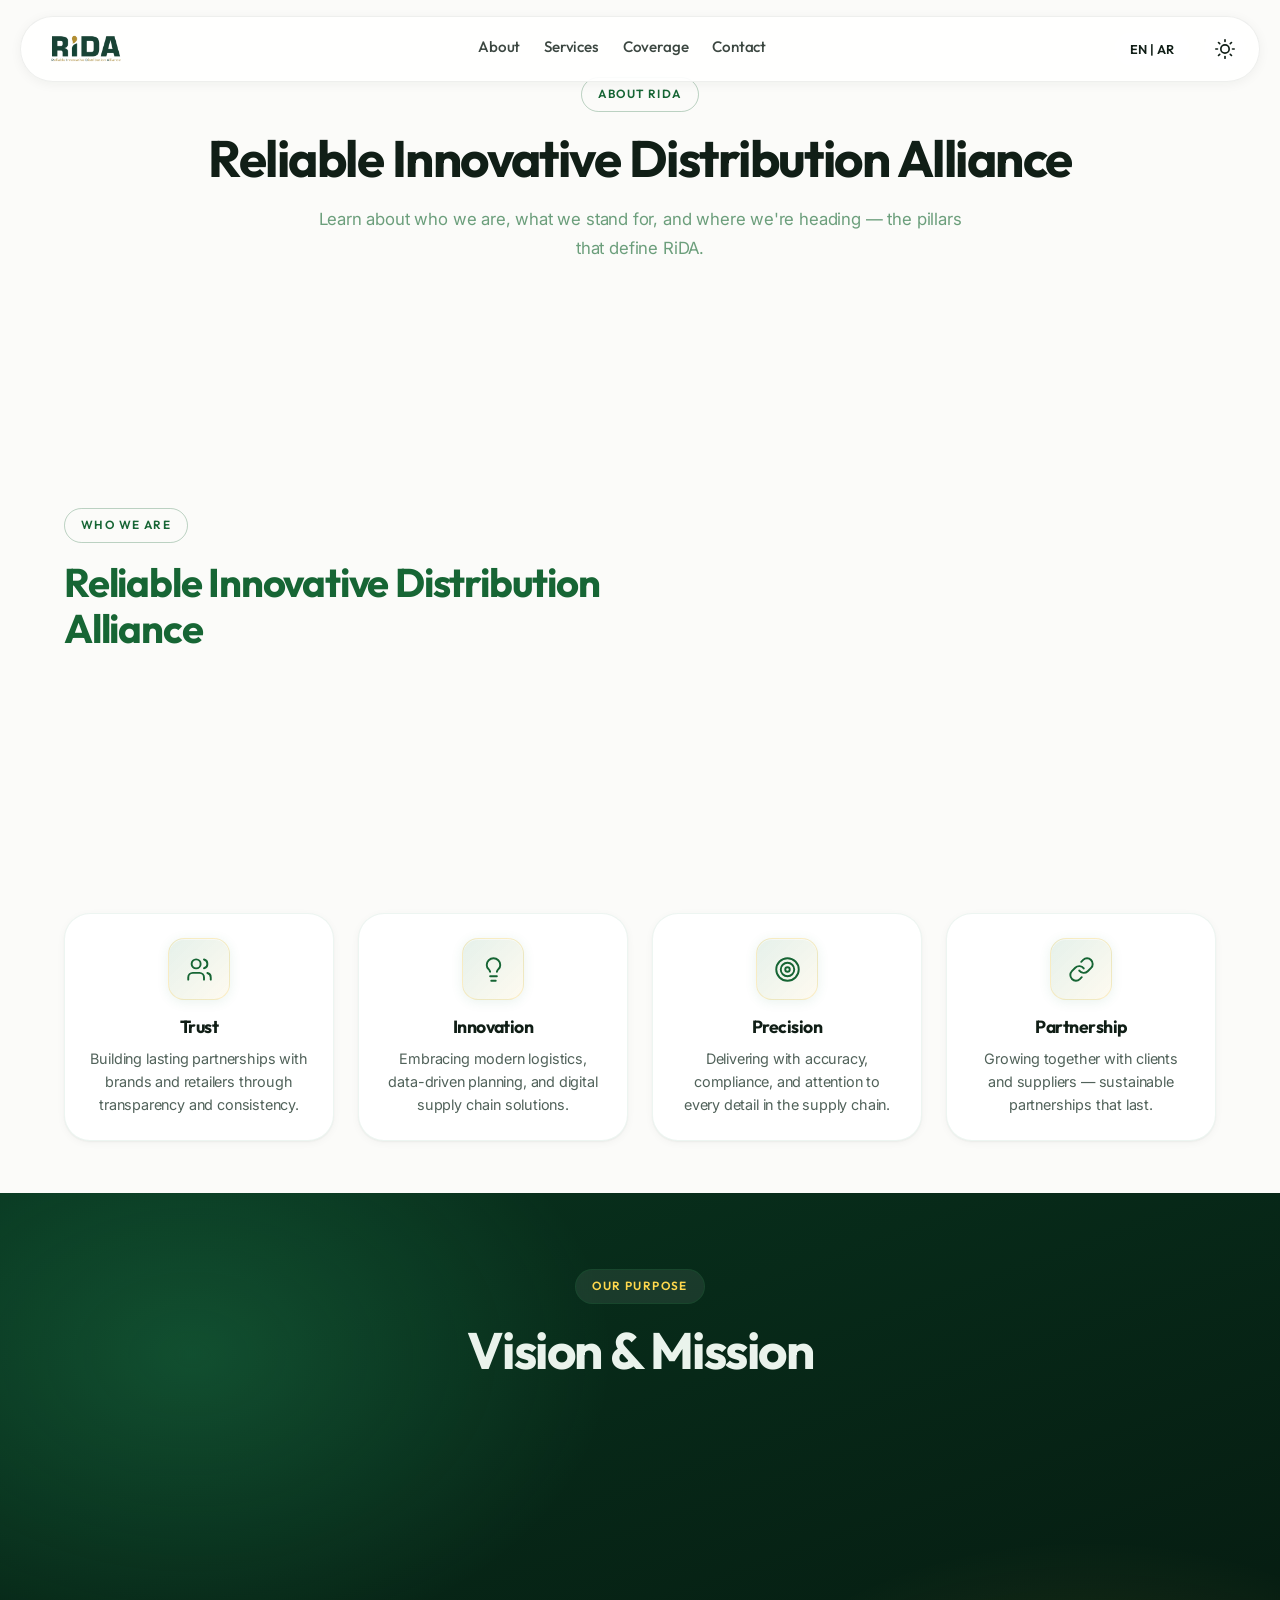
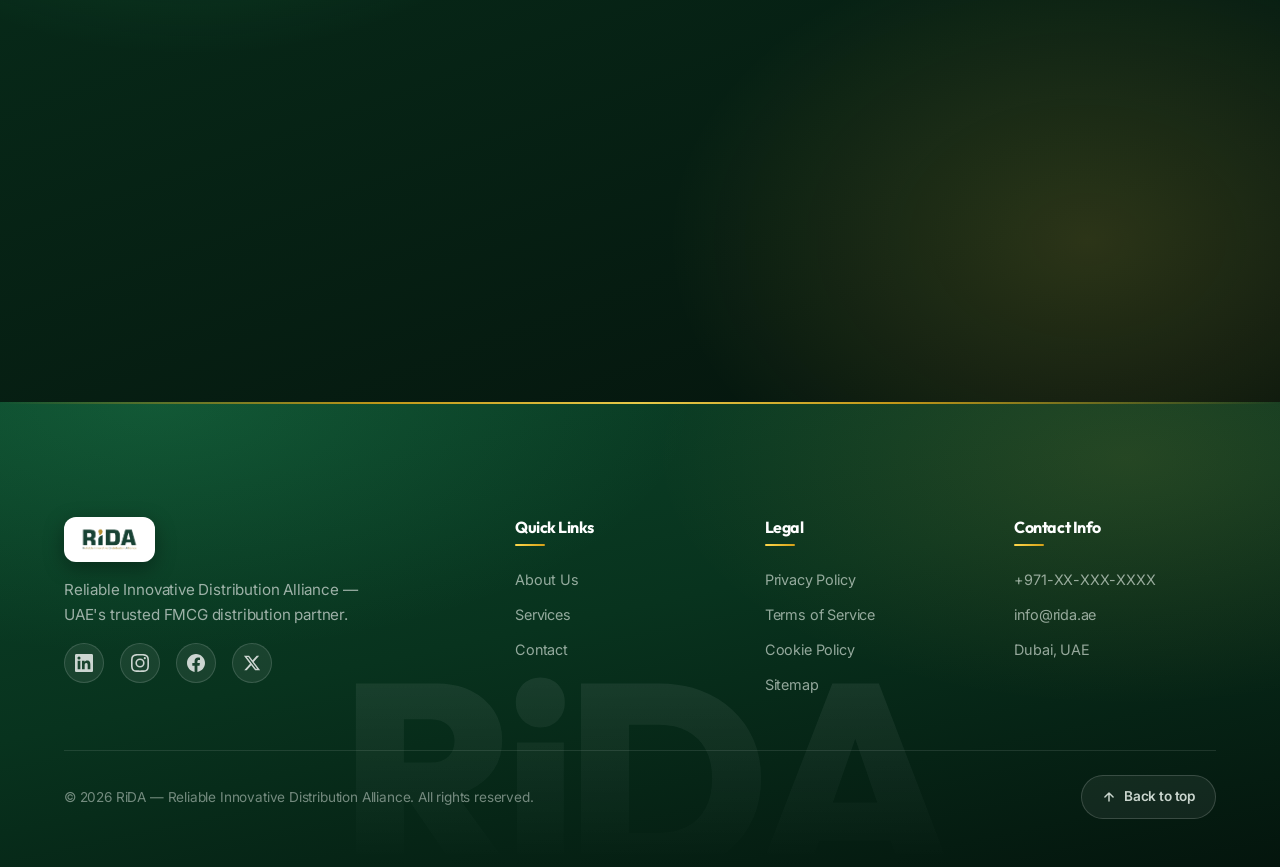
==== commit d81dfa76: "feat: premium mobile nav drawer + remove Who We Are headline dots" ====
--- a/about.html
+++ b/about.html
@@ -74,11 +74,23 @@
   </nav>
 
   <!-- Mobile Drawer -->
-  <div class="mobile-drawer" id="mobileDrawer">
-    <a href="about.html" data-en="About" data-ar="من نحن">About</a>
-    <a href="index.html#framework" data-en="Services" data-ar="خدماتنا">Services</a>
-    <a href="index.html#coverage" data-en="Coverage" data-ar="التغطية">Coverage</a>
-    <a href="index.html#contact" data-en="Contact" data-ar="اتصل بنا">Contact</a>
+  <div class="mobile-drawer" id="mobileDrawer" aria-hidden="true">
+    <div class="mobile-drawer-head">
+      <img src="assets/logos/logo_english.png" data-logo-en="assets/logos/logo_english.png" data-logo-ar="assets/logos/logo_2_arabic.png" alt="RiDA" class="mobile-drawer-logo">
+      <button type="button" class="mobile-drawer-close" id="drawerClose" aria-label="Close menu">
+        <svg width="18" height="18" viewBox="0 0 24 24" fill="none" stroke="currentColor" stroke-width="2.4" stroke-linecap="round"><path d="M18 6L6 18M6 6l12 12"/></svg>
+      </button>
+    </div>
+    <nav class="mobile-drawer-nav" aria-label="Mobile">
+      <a href="about.html" data-en="About" data-ar="من نحن">About</a>
+      <a href="index.html#framework" data-en="Services" data-ar="خدماتنا">Services</a>
+      <a href="index.html#coverage" data-en="Coverage" data-ar="التغطية">Coverage</a>
+      <a href="index.html#contact" data-en="Contact" data-ar="اتصل بنا">Contact</a>
+    </nav>
+    <div class="mobile-drawer-foot">
+      <a href="index.html#contact" class="mobile-drawer-cta" data-en="Get in Touch" data-ar="تواصل معنا">Get in Touch</a>
+      <p class="mobile-drawer-tag" data-en="FMCG Distribution · UAE" data-ar="توزيع السلع · الإمارات">FMCG Distribution · UAE</p>
+    </div>
   </div>
   <div class="overlay" id="overlay"></div>
 
@@ -87,7 +99,7 @@
     <div class="container">
       <div class="section-header">
         <span class="section-label" data-en="About RiDA" data-ar="عن ريدا">About RiDA</span>
-        <h2 class="section-title" data-en="Reliable. Innovative. Distribution Alliance." data-ar="موثوقة. مبتكرة. تحالف توزيع.">Reliable. Innovative. Distribution Alliance.</h2>
+        <h2 class="section-title" data-en="Reliable Innovative Distribution Alliance" data-ar="موثوقة مبتكرة تحالف توزيع">Reliable Innovative Distribution Alliance</h2>
         <p style="max-width: 650px; margin: 0 auto; color: var(--muted-green, #6B9E7B); font-size: 1.05rem;"
           data-en="Learn about who we are, what we stand for, and where we're heading — the pillars that define RiDA."
           data-ar="تعرف على من نحن، وما نمثله، وإلى أين نتجه — الركائز التي تحدد ريدا.">
@@ -102,7 +114,7 @@
       <div class="about-grid">
         <div class="about-text">
           <span class="section-label" data-en="Who We Are" data-ar="من نحن">Who We Are</span>
-          <h2 class="about-headline" data-en="Reliable. Innovative. Distribution Alliance." data-ar="موثوقة. مبتكرة. تحالف توزيع.">Reliable. Innovative. Distribution Alliance.</h2>
+          <h2 class="about-headline" data-en="Reliable Innovative Distribution Alliance" data-ar="موثوقة مبتكرة تحالف توزيع">Reliable Innovative Distribution Alliance</h2>
           <p class="about-description reveal-up" data-en="RiDA is a UAE-based FMCG import and distribution company delivering global brands to local shelves across the UAE. We handle everything from sourcing and compliance to warehousing, distribution, and retail activation." data-ar="ريدا هي شركة استيراد وتوزيع سلع استهلاكية سريعة الحركة مقرها الإمارات، توصل العلامات التجارية العالمية إلى الرفوف المحلية عبر الإمارات. نتولى كل شيء من التوريد والامتثال إلى التخزين والتوزيع وتفعيل المبيعات.">
             RiDA is a UAE-based FMCG import and distribution company delivering global brands to local shelves across
             the UAE. We handle everything from sourcing and compliance to warehousing, distribution, and
--- a/css/style.css
+++ b/css/style.css
@@ -606,37 +606,212 @@
   display: none;
   position: fixed;
   top: 0;
-  right: -100%;
-  width: 300px;
-  height: 100vh;
-  background: var(--white);
-  z-index: 999;
-  padding: 80px var(--space-md) var(--space-md);
-  transition: right var(--transition-slow);
-  box-shadow: var(--shadow-lg);
+  right: 0;
+  width: min(86vw, 340px);
+  height: 100%;
+  height: 100dvh;
+  z-index: 1000;
+  padding: 0;
+  overflow: hidden;
+  flex-direction: column;
+  background: #ffffff;
+  box-shadow: -24px 0 60px rgba(10, 32, 20, 0.18);
+  border-radius: 28px 0 0 28px;
+  transform: translateX(104%);
+  transition: transform 0.42s cubic-bezier(0.22, 1, 0.36, 1);
+  will-change: transform;
+}
+
+[data-theme="dark"] .mobile-drawer {
+  background: #0f241a;
+  box-shadow: -24px 0 60px rgba(0, 0, 0, 0.55);
+}
+
+.mobile-drawer.open {
+  transform: translateX(0);
+}
+
+.mobile-drawer-head {
+  display: flex;
+  align-items: center;
+  justify-content: space-between;
+  gap: 12px;
+  padding: 22px 22px 18px;
+  border-bottom: 1px solid rgba(10, 32, 20, 0.07);
+  flex-shrink: 0;
+}
+
+[data-theme="dark"] .mobile-drawer-head {
+  border-bottom-color: rgba(255, 255, 255, 0.08);
+}
+
+.mobile-drawer-logo {
+  height: 34px;
+  width: auto;
+  object-fit: contain;
+}
+
+.mobile-drawer-close {
+  width: 42px;
+  height: 42px;
+  border-radius: 50%;
+  display: inline-flex;
+  align-items: center;
+  justify-content: center;
+  border: 1px solid rgba(10, 32, 20, 0.1);
+  background: rgba(10, 32, 20, 0.04);
+  color: #0a2014;
+  cursor: pointer;
+  transition: background 0.2s ease, transform 0.2s ease, border-color 0.2s ease;
+}
+
+.mobile-drawer-close:hover {
+  background: rgba(31, 122, 77, 0.12);
+  border-color: rgba(31, 122, 77, 0.28);
+  transform: rotate(90deg);
+}
+
+[data-theme="dark"] .mobile-drawer-close {
+  background: rgba(255, 255, 255, 0.06);
+  border-color: rgba(255, 255, 255, 0.12);
+  color: #f3f7f4;
+}
+
+.mobile-drawer-nav {
+  flex: 1;
   overflow-y: auto;
-}
-
-[data-theme="dark"] .mobile-drawer {
-  background: var(--bg-primary);
-}
-
-.mobile-drawer.open {
-  right: 0;
-}
-
+  padding: 14px 16px 8px;
+  display: flex;
+  flex-direction: column;
+  gap: 6px;
+  -webkit-overflow-scrolling: touch;
+}
+
+.mobile-drawer-nav a,
 .mobile-drawer a {
-  display: block;
-  padding: var(--space-sm) 0;
+  display: flex;
+  align-items: center;
+  justify-content: space-between;
+  gap: 12px;
+  padding: 15px 16px;
   font-family: var(--font-heading);
   font-weight: 600;
-  font-size: 1.1rem;
-  color: var(--text-primary);
-  border-bottom: 1px solid rgba(0, 0, 0, 0.06);
-}
-
-.mobile-drawer a:hover {
-  color: var(--gold-primary);
+  font-size: 1.05rem;
+  letter-spacing: -0.01em;
+  color: #0a2014;
+  border: 1px solid transparent;
+  border-radius: 16px;
+  border-bottom: none;
+  background: transparent;
+  transition: background 0.2s ease, color 0.2s ease, border-color 0.2s ease, transform 0.2s ease;
+}
+
+.mobile-drawer-nav a::after {
+  content: "→";
+  font-size: 1rem;
+  font-weight: 500;
+  color: rgba(10, 32, 20, 0.28);
+  transition: color 0.2s ease, transform 0.2s ease;
+}
+
+[dir="rtl"] .mobile-drawer-nav a::after {
+  content: "←";
+}
+
+.mobile-drawer-nav a:hover,
+.mobile-drawer-nav a:focus-visible {
+  background: rgba(31, 122, 77, 0.08);
+  border-color: rgba(31, 122, 77, 0.14);
+  color: #1f7a4d;
+  outline: none;
+}
+
+.mobile-drawer-nav a:hover::after,
+.mobile-drawer-nav a:focus-visible::after {
+  color: #1f7a4d;
+  transform: translateX(3px);
+}
+
+[dir="rtl"] .mobile-drawer-nav a:hover::after,
+[dir="rtl"] .mobile-drawer-nav a:focus-visible::after {
+  transform: translateX(-3px);
+}
+
+[data-theme="dark"] .mobile-drawer-nav a,
+[data-theme="dark"] .mobile-drawer a {
+  color: #f3f7f4;
+  border-bottom-color: transparent;
+}
+
+[data-theme="dark"] .mobile-drawer-nav a::after {
+  color: rgba(243, 247, 244, 0.3);
+}
+
+[data-theme="dark"] .mobile-drawer-nav a:hover,
+[data-theme="dark"] .mobile-drawer-nav a:focus-visible {
+  background: rgba(245, 197, 66, 0.1);
+  border-color: rgba(245, 197, 66, 0.18);
+  color: #f5c542;
+}
+
+[data-theme="dark"] .mobile-drawer-nav a:hover::after,
+[data-theme="dark"] .mobile-drawer-nav a:focus-visible::after {
+  color: #f5c542;
+}
+
+.mobile-drawer-foot {
+  flex-shrink: 0;
+  padding: 16px 22px calc(22px + env(safe-area-inset-bottom, 0px));
+  border-top: 1px solid rgba(10, 32, 20, 0.07);
+  display: flex;
+  flex-direction: column;
+  gap: 12px;
+}
+
+[data-theme="dark"] .mobile-drawer-foot {
+  border-top-color: rgba(255, 255, 255, 0.08);
+}
+
+.mobile-drawer-cta {
+  display: flex !important;
+  align-items: center;
+  justify-content: center;
+  width: 100%;
+  padding: 15px 18px !important;
+  border-radius: 999px !important;
+  border: none !important;
+  background: linear-gradient(135deg, #1f7a4d 0%, #0f5c38 100%) !important;
+  color: #fff !important;
+  font-family: var(--font-heading);
+  font-weight: 700 !important;
+  font-size: 0.98rem !important;
+  letter-spacing: 0.01em;
+  box-shadow: 0 12px 28px rgba(31, 122, 77, 0.28);
+  transition: transform 0.2s ease, box-shadow 0.2s ease, filter 0.2s ease;
+}
+
+.mobile-drawer-cta::after {
+  display: none !important;
+}
+
+.mobile-drawer-cta:hover {
+  transform: translateY(-1px);
+  filter: brightness(1.05);
+  box-shadow: 0 16px 34px rgba(31, 122, 77, 0.34);
+  color: #fff !important;
+}
+
+.mobile-drawer-tag {
+  margin: 0;
+  text-align: center;
+  font-size: 0.78rem;
+  font-weight: 500;
+  letter-spacing: 0.04em;
+  color: rgba(10, 32, 20, 0.45);
+}
+
+[data-theme="dark"] .mobile-drawer-tag {
+  color: rgba(243, 247, 244, 0.45);
 }
 
 .mobile-drawer-actions {
@@ -649,14 +824,71 @@
   display: none;
   position: fixed;
   inset: 0;
-  background: rgba(0, 0, 0, 0.5);
-  z-index: 998;
+  background: rgba(8, 20, 14, 0.52);
+  -webkit-backdrop-filter: blur(6px);
+  backdrop-filter: blur(6px);
+  z-index: 999;
   opacity: 0;
-  transition: opacity var(--transition-base);
+  transition: opacity 0.35s ease;
 }
 
 .overlay.active {
   opacity: 1;
+}
+
+/* Staggered link entrance when drawer opens */
+.mobile-drawer.open .mobile-drawer-nav a {
+  animation: drawerLinkIn 0.42s cubic-bezier(0.22, 1, 0.36, 1) both;
+}
+
+.mobile-drawer.open .mobile-drawer-nav a:nth-child(1) { animation-delay: 0.05s; }
+.mobile-drawer.open .mobile-drawer-nav a:nth-child(2) { animation-delay: 0.09s; }
+.mobile-drawer.open .mobile-drawer-nav a:nth-child(3) { animation-delay: 0.13s; }
+.mobile-drawer.open .mobile-drawer-nav a:nth-child(4) { animation-delay: 0.17s; }
+.mobile-drawer.open .mobile-drawer-nav a:nth-child(5) { animation-delay: 0.21s; }
+.mobile-drawer.open .mobile-drawer-nav a:nth-child(6) { animation-delay: 0.25s; }
+
+.mobile-drawer.open .mobile-drawer-foot {
+  animation: drawerLinkIn 0.42s cubic-bezier(0.22, 1, 0.36, 1) 0.22s both;
+}
+
+@keyframes drawerLinkIn {
+  from {
+    opacity: 0;
+    transform: translateX(14px);
+  }
+  to {
+    opacity: 1;
+    transform: translateX(0);
+  }
+}
+
+[dir="rtl"] .mobile-drawer {
+  right: auto;
+  left: 0;
+  border-radius: 0 28px 28px 0;
+  box-shadow: 24px 0 60px rgba(10, 32, 20, 0.18);
+  transform: translateX(-104%);
+}
+
+[dir="rtl"] .mobile-drawer.open {
+  transform: translateX(0);
+}
+
+@keyframes drawerLinkInRtl {
+  from {
+    opacity: 0;
+    transform: translateX(-14px);
+  }
+  to {
+    opacity: 1;
+    transform: translateX(0);
+  }
+}
+
+[dir="rtl"] .mobile-drawer.open .mobile-drawer-nav a,
+[dir="rtl"] .mobile-drawer.open .mobile-drawer-foot {
+  animation-name: drawerLinkInRtl;
 }
 
 /* ─── 8. HERO SECTION ─── */
@@ -2149,7 +2381,7 @@
   }
 
   .mobile-drawer {
-    display: block;
+    display: flex;
   }
 
   .hero-title {
--- a/css/cinematic.css
+++ b/css/cinematic.css
@@ -346,10 +346,10 @@
 .navbar.scrolled .hamburger span, .hamburger span { background: var(--text-primary); }
 
 .mobile-drawer {
-  background: var(--glass-bg);
-  -webkit-backdrop-filter: blur(24px) saturate(1.6);
-  backdrop-filter: blur(24px) saturate(1.6);
-  border-left: 1px solid var(--glass-border);
+  background: rgba(255, 255, 255, 0.94);
+  -webkit-backdrop-filter: blur(28px) saturate(1.5);
+  backdrop-filter: blur(28px) saturate(1.5);
+  border-left: 1px solid rgba(10, 32, 20, 0.08);
 }
 
 /* ─── 5. HERO — cinematic aurora ─── */
@@ -2048,11 +2048,18 @@
   background: #0E1F17 !important;
 }
 [data-theme="dark"] .mobile-drawer {
-  background: #ffffff !important;
-}
-[data-theme="dark"] .mobile-drawer a {
-  color: #0E1F17 !important;
-  border-bottom-color: rgba(0, 0, 0, 0.06) !important;
+  background: rgba(15, 36, 26, 0.96) !important;
+  border-left-color: rgba(255, 255, 255, 0.08) !important;
+}
+[data-theme="dark"] .mobile-drawer-nav a {
+  color: #f3f7f4 !important;
+  border-bottom-color: transparent !important;
+}
+[data-theme="dark"] .mobile-drawer-close {
+  color: #f3f7f4 !important;
+}
+[data-theme="dark"] .mobile-drawer-tag {
+  color: rgba(243, 247, 244, 0.45) !important;
 }
 
 
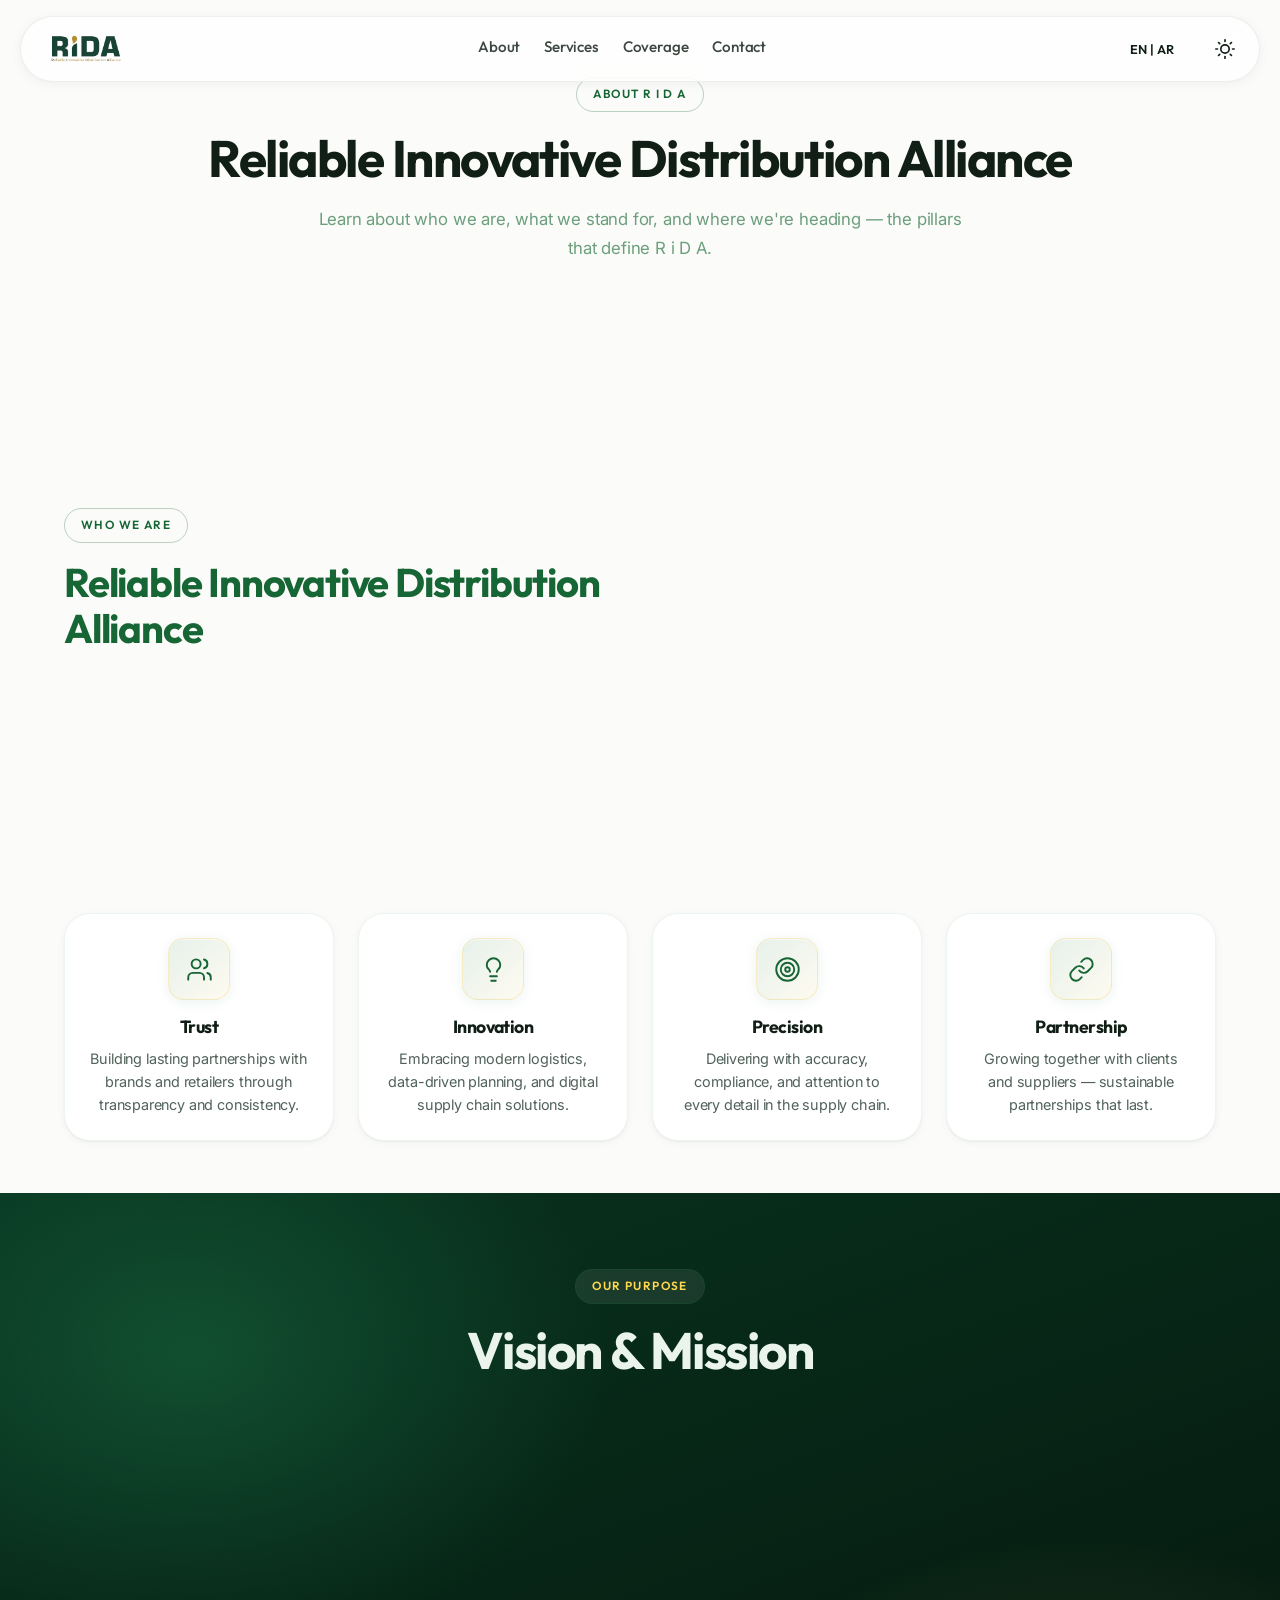
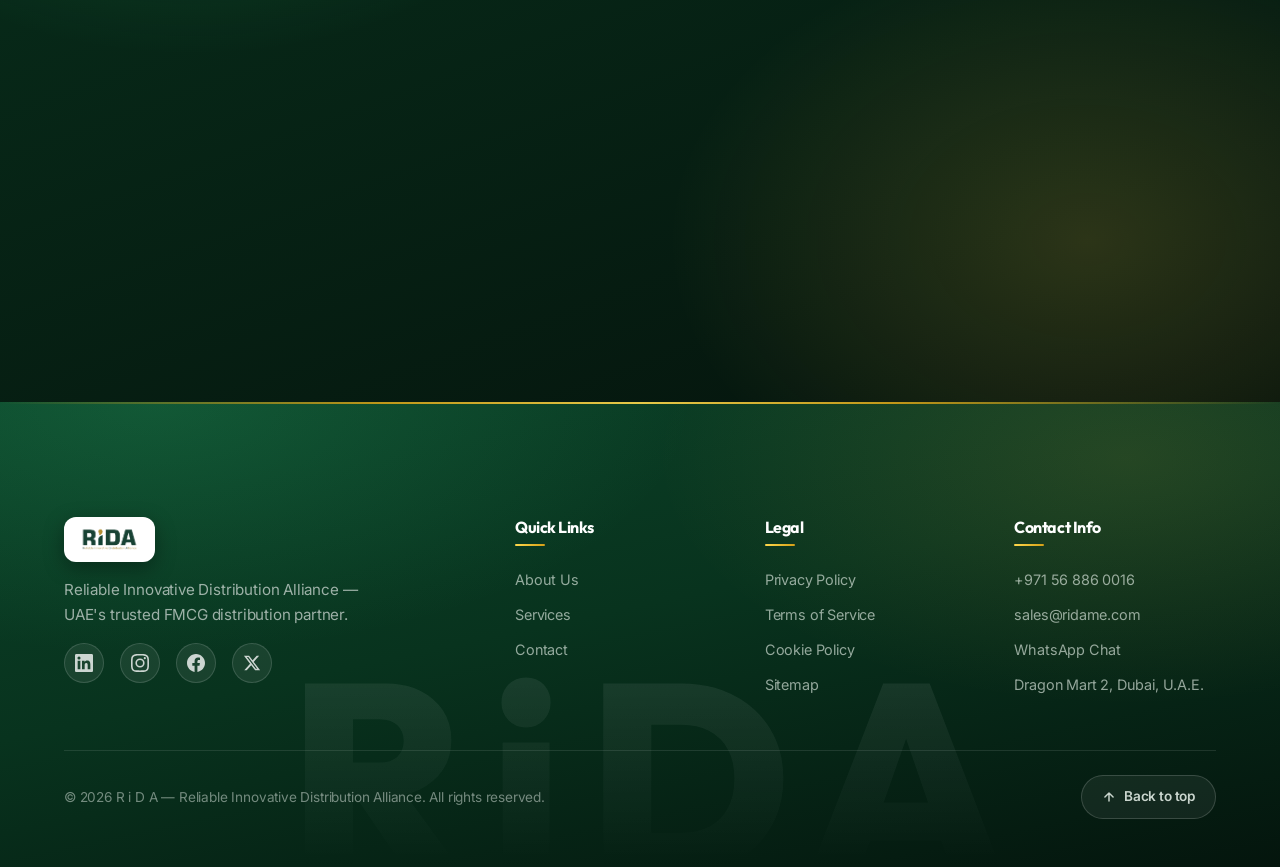
==== commit 56aa3a37: "feat: SEO/AEO, favicon, contact details, continuous marquee Add robots.txt, sitemap.xml, site.webman" ====
--- a/about.html
+++ b/about.html
@@ -4,30 +4,71 @@
 <head>
   <meta charset="UTF-8">
   <meta name="viewport" content="width=device-width, initial-scale=1.0">
-  <title>About Us — RiDA | Reliable Innovative Distribution Alliance</title>
-  <meta name="description"
-    content="Who is RiDA? UAE's trusted FMCG import and distribution company — built on Trust, Innovation, Precision, and Partnership. Learn about our mission, vision, and values.">
-  <meta name="keywords"
-    content="FMCG distribution UAE, about RiDA, UAE FMCG company, distribution mission vision, Dubai distribution partner">
-  <meta name="author" content="RiDA">
-  <meta name="robots" content="index, follow">
+  <title>About Us | R i D A — Reliable Innovative Distribution Alliance</title>
+  <meta name="description" content="Who is R i D A? UAE trusted FMCG import and distribution company — built on Trust, Innovation, Precision, and Partnership. Learn about our mission, vision, and values.">
+  <meta name="keywords" content="about R i D A, RiDA company profile, UAE FMCG company, distribution mission vision, Dubai distribution partner, Reliable Innovative Distribution Alliance">
+  <meta name="author" content="R i D A">
+  <meta name="creator" content="R i D A">
+  <meta name="publisher" content="R i D A">
+  <meta name="robots" content="index, follow, max-image-preview:large, max-snippet:-1, max-video-preview:-1">
+  <meta name="googlebot" content="index, follow, max-image-preview:large, max-snippet:-1, max-video-preview:-1">
+  <meta name="bingbot" content="index, follow, max-image-preview:large, max-snippet:-1, max-video-preview:-1">
+  <meta name="format-detection" content="telephone=yes, address=yes, email=yes">
+  <meta name="geo.region" content="AE-DU">
+  <meta name="geo.placename" content="Dubai">
+  <meta name="geo.position" content="25.1784;55.4153">
+  <meta name="ICBM" content="25.1784, 55.4153">
+  <meta name="rating" content="general">
+  <meta name="revisit-after" content="7 days">
+  <meta name="distribution" content="global">
+  <meta name="language" content="English">
+  <meta http-equiv="content-language" content="en">
+  <meta name="apple-mobile-web-app-capable" content="yes">
+  <meta name="apple-mobile-web-app-status-bar-style" content="black-translucent">
+  <meta name="apple-mobile-web-app-title" content="RiDA">
+  <meta name="application-name" content="RiDA">
+  <meta name="mobile-web-app-capable" content="yes">
+  <meta name="referrer" content="strict-origin-when-cross-origin">
+  <!-- Favicon / PWA -->
+  <link rel="icon" href="favicon.ico?v=4" sizes="any">
+  <link rel="icon" type="image/png" sizes="32x32" href="assets/logos/favicon-32x32.png?v=4">
+  <link rel="icon" type="image/png" sizes="16x16" href="assets/logos/favicon-16x16.png?v=4">
+  <link rel="apple-touch-icon" sizes="180x180" href="assets/logos/apple-touch-icon.png?v=4">
+  <link rel="shortcut icon" href="favicon.ico?v=4" type="image/x-icon">
+  <link rel="manifest" href="site.webmanifest">
+  <meta name="theme-color" content="#0A2014">
+  <meta name="msapplication-TileColor" content="#0A2014">
+  <meta name="color-scheme" content="dark light">
 
   <!-- Open Graph -->
-  <meta property="og:title" content="About Us — RiDA | Reliable Innovative Distribution Alliance">
-  <meta property="og:description"
-    content="Built on Trust, Innovation, Precision, and Partnership. Learn about RiDA's mission and vision for FMCG distribution in the UAE.">
-  <meta property="og:image" content="assets/images/og-image.jpg">
-  <meta property="og:url" content="https://www.rida.ae/about">
+  <meta property="og:title" content="About Us | R i D A — Reliable Innovative Distribution Alliance">
+  <meta property="og:description" content="Built on Trust, Innovation, Precision, and Partnership. Learn about R i D A's mission and vision for FMCG distribution in the UAE.">
+  <meta property="og:image" content="https://www.ridame.com/assets/images/og-image.jpg">
+  <meta property="og:image:secure_url" content="https://www.ridame.com/assets/images/og-image.jpg">
+  <meta property="og:image:type" content="image/jpeg">
+  <meta property="og:image:width" content="1200">
+  <meta property="og:image:height" content="630">
+  <meta property="og:image:alt" content="R i D A — Reliable Innovative Distribution Alliance">
+  <meta property="og:url" content="https://www.ridame.com/about.html">
   <meta property="og:type" content="website">
-  <meta property="og:site_name" content="RiDA">
+  <meta property="og:site_name" content="R i D A">
+  <meta property="og:locale" content="en_AE">
+  <meta property="og:locale:alternate" content="ar_AE">
+  <meta property="og:locale:alternate" content="en_US">
 
   <!-- Twitter Card -->
   <meta name="twitter:card" content="summary_large_image">
-  <meta name="twitter:title" content="About Us — RiDA | Reliable Innovative Distribution Alliance">
-  <meta name="twitter:description" content="Built on Trust, Innovation, Precision, and Partnership.">
-  <meta name="twitter:image" content="assets/images/og-image.jpg">
-
-  <link rel="canonical" href="https://www.rida.ae/about">
+  <meta name="twitter:title" content="About Us | R i D A — Reliable Innovative Distribution Alliance">
+  <meta name="twitter:description" content="Built on Trust, Innovation, Precision, and Partnership. Learn about R i D A's mission and vision for FMCG distribution in the UAE.">
+  <meta name="twitter:image" content="https://www.ridame.com/assets/images/og-image.jpg">
+  <meta name="twitter:image:alt" content="R i D A — Reliable Innovative Distribution Alliance">
+  <meta name="twitter:url" content="https://www.ridame.com/about.html">
+
+  <link rel="canonical" href="https://www.ridame.com/about.html">
+  <!-- Hreflang -->
+  <link rel="alternate" hreflang="en" href="https://www.ridame.com/about.html">
+  <link rel="alternate" hreflang="en-AE" href="https://www.ridame.com/about.html">
+  <link rel="alternate" hreflang="x-default" href="https://www.ridame.com/about.html">
 
   <!-- Fonts -->
   <link rel="preconnect" href="https://fonts.googleapis.com">
@@ -39,9 +80,303 @@
   <!-- Styles -->
   <link rel="stylesheet" href="css/style.css">
   <link rel="stylesheet" href="css/cinematic.css">
+
+  <!-- JSON-LD Structured Data (SEO + AEO) -->
+  <script type="application/ld+json">
+{
+  "@context": "https://schema.org",
+  "@graph": [
+    {
+      "@type": "ImageObject",
+      "@id": "https://www.ridame.com/#logo",
+      "url": "https://www.ridame.com/assets/logos/logo_english.png",
+      "contentUrl": "https://www.ridame.com/assets/logos/logo_english.png",
+      "caption": "R i D A logo",
+      "width": 512,
+      "height": 512
+    },
+    {
+      "@type": [
+        "Organization",
+        "LocalBusiness",
+        "ProfessionalService"
+      ],
+      "@id": "https://www.ridame.com/#organization",
+      "name": "R i D A",
+      "legalName": "Reliable Innovative Distribution Alliance",
+      "alternateName": [
+        "RiDA",
+        "RIDA",
+        "Reliable Innovative Distribution Alliance",
+        "Reliable Innovative Distribution Alliance"
+      ],
+      "url": "https://www.ridame.com",
+      "logo": {
+        "@id": "https://www.ridame.com/#logo"
+      },
+      "image": [
+        "https://www.ridame.com/assets/images/og-image.jpg",
+        "https://www.ridame.com/assets/logos/logo_english.png"
+      ],
+      "description": "UAE-based FMCG import and distribution company delivering global brands to local shelves across all emirates. End-to-end sourcing, compliance, warehousing, logistics, and retail distribution.",
+      "slogan": "FROM SOURCE TO SHELF",
+      "email": "sales@ridame.com",
+      "telephone": "+971568860016",
+      "foundingLocation": {
+        "@type": "Place",
+        "address": {
+          "@type": "PostalAddress",
+          "addressLocality": "Dubai",
+          "addressCountry": "AE"
+        }
+      },
+      "address": {
+        "@type": "PostalAddress",
+        "streetAddress": "Office No - FD 58D, 1st Floor, Dragon Mart 2",
+        "addressLocality": "Dubai",
+        "addressRegion": "Dubai",
+        "addressCountry": "AE"
+      },
+      "geo": {
+        "@type": "GeoCoordinates",
+        "latitude": 25.1784,
+        "longitude": 55.4153
+      },
+      "areaServed": [
+        {
+          "@type": "Country",
+          "name": "United Arab Emirates"
+        },
+        {
+          "@type": "AdministrativeArea",
+          "name": "Dubai"
+        },
+        {
+          "@type": "AdministrativeArea",
+          "name": "Abu Dhabi"
+        },
+        {
+          "@type": "AdministrativeArea",
+          "name": "Sharjah"
+        },
+        {
+          "@type": "AdministrativeArea",
+          "name": "Ajman"
+        },
+        {
+          "@type": "AdministrativeArea",
+          "name": "Umm Al Quwain"
+        },
+        {
+          "@type": "AdministrativeArea",
+          "name": "Ras Al Khaimah"
+        },
+        {
+          "@type": "AdministrativeArea",
+          "name": "Fujairah"
+        }
+      ],
+      "contactPoint": [
+        {
+          "@type": "ContactPoint",
+          "telephone": "+971568860016",
+          "contactType": "sales",
+          "email": "sales@ridame.com",
+          "areaServed": "AE",
+          "availableLanguage": [
+            "English",
+            "Arabic"
+          ],
+          "url": "https://api.whatsapp.com/send?phone=971568860016"
+        },
+        {
+          "@type": "ContactPoint",
+          "contactType": "customer support",
+          "telephone": "+971568860016",
+          "email": "sales@ridame.com",
+          "areaServed": "AE",
+          "availableLanguage": [
+            "English",
+            "Arabic"
+          ]
+        }
+      ],
+      "knowsLanguage": [
+        "en",
+        "ar"
+      ],
+      "currenciesAccepted": "AED",
+      "paymentAccepted": "Cash, Credit Card, Bank Transfer",
+      "priceRange": "$$",
+      "openingHoursSpecification": [
+        {
+          "@type": "OpeningHoursSpecification",
+          "dayOfWeek": [
+            "Monday",
+            "Tuesday",
+            "Wednesday",
+            "Thursday",
+            "Friday",
+            "Saturday"
+          ],
+          "opens": "09:00",
+          "closes": "18:00"
+        }
+      ],
+      "hasOfferCatalog": {
+        "@type": "OfferCatalog",
+        "name": "Multi-Category FMCG Portfolio",
+        "itemListElement": [
+          {
+            "@type": "Offer",
+            "itemOffered": {
+              "@type": "Service",
+              "name": "Packaged & Processed Foods Distribution"
+            }
+          },
+          {
+            "@type": "Offer",
+            "itemOffered": {
+              "@type": "Service",
+              "name": "Beverages & Specialty Drinks Distribution"
+            }
+          },
+          {
+            "@type": "Offer",
+            "itemOffered": {
+              "@type": "Service",
+              "name": "Confectionery & Snacks Distribution"
+            }
+          },
+          {
+            "@type": "Offer",
+            "itemOffered": {
+              "@type": "Service",
+              "name": "Personal Care & Cosmetics Distribution"
+            }
+          },
+          {
+            "@type": "Offer",
+            "itemOffered": {
+              "@type": "Service",
+              "name": "Household & Cleaning Distribution"
+            }
+          },
+          {
+            "@type": "Offer",
+            "itemOffered": {
+              "@type": "Service",
+              "name": "Health & Hygiene Essentials Distribution"
+            }
+          },
+          {
+            "@type": "Offer",
+            "itemOffered": {
+              "@type": "Service",
+              "name": "Frozen Food Distribution"
+            }
+          }
+        ]
+      },
+      "makesOffer": [
+        {
+          "@type": "Offer",
+          "itemOffered": {
+            "@type": "Service",
+            "name": "FMCG Import & Distribution UAE",
+            "serviceType": "FMCG distribution",
+            "provider": {
+              "@id": "https://www.ridame.com/#organization"
+            },
+            "areaServed": "AE",
+            "description": "End-to-end FMCG import, regulatory compliance, cold chain, warehousing, and route-to-market distribution across the UAE."
+          }
+        },
+        {
+          "@type": "Offer",
+          "itemOffered": {
+            "@type": "Service",
+            "name": "International Sourcing & Freight",
+            "serviceType": "Import logistics",
+            "provider": {
+              "@id": "https://www.ridame.com/#organization"
+            },
+            "areaServed": "AE"
+          }
+        }
+      ],
+      "sameAs": []
+    },
+    {
+      "@type": "WebSite",
+      "@id": "https://www.ridame.com/#website",
+      "url": "https://www.ridame.com",
+      "name": "R i D A",
+      "alternateName": "Reliable Innovative Distribution Alliance",
+      "description": "Official website of R i D A — Reliable Innovative Distribution Alliance. UAE FMCG import and distribution.",
+      "publisher": {
+        "@id": "https://www.ridame.com/#organization"
+      },
+      "inLanguage": [
+        "en",
+        "ar"
+      ],
+      "copyrightHolder": {
+        "@id": "https://www.ridame.com/#organization"
+      },
+      "copyrightYear": 2026
+    },
+    {
+      "@type": [
+        "WebPage",
+        "AboutPage"
+      ],
+      "@id": "https://www.ridame.com/about.html#webpage",
+      "url": "https://www.ridame.com/about.html",
+      "name": "About Us | R i D A — Reliable Innovative Distribution Alliance",
+      "description": "Who is R i D A? UAE trusted FMCG import and distribution company — built on Trust, Innovation, Precision, and Partnership. Learn about our mission, vision, and values.",
+      "isPartOf": {
+        "@id": "https://www.ridame.com/#website"
+      },
+      "about": {
+        "@id": "https://www.ridame.com/#organization"
+      },
+      "primaryImageOfPage": {
+        "@type": "ImageObject",
+        "url": "https://www.ridame.com/assets/images/og-image.jpg"
+      },
+      "inLanguage": "en",
+      "dateModified": "2026-07-22",
+      "breadcrumb": {
+        "@id": "https://www.ridame.com/about.html/#breadcrumb"
+      }
+    },
+    {
+      "@type": "BreadcrumbList",
+      "@id": "https://www.ridame.com/about.html/#breadcrumb",
+      "itemListElement": [
+        {
+          "@type": "ListItem",
+          "position": 1,
+          "name": "R i D A",
+          "item": "https://www.ridame.com"
+        },
+        {
+          "@type": "ListItem",
+          "position": 2,
+          "name": "About Us",
+          "item": "https://www.ridame.com/about.html"
+        }
+      ]
+    }
+  ]
+}
+  </script>
 </head>
 
 <body>
+  <h1 class="seo-sr-only">About R i D A — Reliable Innovative Distribution Alliance</h1>
+
 
   <!-- Scroll progress bar -->
   <div class="scroll-progress" id="scrollProgress"></div>
@@ -50,7 +385,7 @@
   <nav class="navbar" id="navbar">
     <div class="navbar-inner">
       <a href="index.html" class="navbar-logo-link">
-        <img src="assets/logos/logo_english.png" data-logo-en="assets/logos/logo_english.png" data-logo-ar="assets/logos/logo_2_arabic.png" alt="RiDA Logo" class="navbar-logo">
+        <img src="assets/logos/logo_english.png" data-logo-en="assets/logos/logo_english.png" data-logo-ar="assets/logos/logo_2_arabic.png" alt="R i D A Logo" class="navbar-logo">
       </a>
 
       <div class="navbar-links" id="navLinks">
@@ -76,7 +411,7 @@
   <!-- Mobile Drawer -->
   <div class="mobile-drawer" id="mobileDrawer" aria-hidden="true">
     <div class="mobile-drawer-head">
-      <img src="assets/logos/logo_english.png" data-logo-en="assets/logos/logo_english.png" data-logo-ar="assets/logos/logo_2_arabic.png" alt="RiDA" class="mobile-drawer-logo">
+      <img src="assets/logos/logo_english.png" data-logo-en="assets/logos/logo_english.png" data-logo-ar="assets/logos/logo_2_arabic.png" alt="R i D A" class="mobile-drawer-logo">
       <button type="button" class="mobile-drawer-close" id="drawerClose" aria-label="Close menu">
         <svg width="18" height="18" viewBox="0 0 24 24" fill="none" stroke="currentColor" stroke-width="2.4" stroke-linecap="round"><path d="M18 6L6 18M6 6l12 12"/></svg>
       </button>
@@ -98,12 +433,12 @@
   <section class="section" id="about-hero" style="padding: 140px 0 0; text-align: center;">
     <div class="container">
       <div class="section-header">
-        <span class="section-label" data-en="About RiDA" data-ar="عن ريدا">About RiDA</span>
+        <span class="section-label" data-en="About R i D A" data-ar="عن ريدا">About R i D A</span>
         <h2 class="section-title" data-en="Reliable Innovative Distribution Alliance" data-ar="موثوقة مبتكرة تحالف توزيع">Reliable Innovative Distribution Alliance</h2>
         <p style="max-width: 650px; margin: 0 auto; color: var(--muted-green, #6B9E7B); font-size: 1.05rem;"
-          data-en="Learn about who we are, what we stand for, and where we're heading — the pillars that define RiDA."
+          data-en="Learn about who we are, what we stand for, and where we're heading — the pillars that define R i D A."
           data-ar="تعرف على من نحن، وما نمثله، وإلى أين نتجه — الركائز التي تحدد ريدا.">
-          Learn about who we are, what we stand for, and where we're heading — the pillars that define RiDA.</p>
+          Learn about who we are, what we stand for, and where we're heading — the pillars that define R i D A.</p>
       </div>
     </div>
   </section>
@@ -115,9 +450,9 @@
         <div class="about-text">
           <span class="section-label" data-en="Who We Are" data-ar="من نحن">Who We Are</span>
           <h2 class="about-headline" data-en="Reliable Innovative Distribution Alliance" data-ar="موثوقة مبتكرة تحالف توزيع">Reliable Innovative Distribution Alliance</h2>
-          <p class="about-description reveal-up" data-en="RiDA is a UAE-based FMCG import and distribution company delivering global brands to local shelves across the UAE. We handle everything from sourcing and compliance to warehousing, distribution, and retail activation." data-ar="ريدا هي شركة استيراد وتوزيع سلع استهلاكية سريعة الحركة مقرها الإمارات، توصل العلامات التجارية العالمية إلى الرفوف المحلية عبر الإمارات. نتولى كل شيء من التوريد والامتثال إلى التخزين والتوزيع وتفعيل المبيعات.">
-            RiDA is a UAE-based FMCG import and distribution company delivering global brands to local shelves across
-            the UAE. We handle everything from sourcing and compliance to warehousing, distribution, and
+          <p class="about-description reveal-up" data-en="R i D A is a UAE-based FMCG import and distribution company delivering global brands to local shelves across all emirates. We handle everything from sourcing and compliance to warehousing, distribution, and retail activation." data-ar="ريدا هي شركة استيراد وتوزيع سلع استهلاكية سريعة الحركة مقرها الإمارات، توصل العلامات التجارية العالمية إلى الرفوف المحلية عبر الإمارات. نتولى كل شيء من التوريد والامتثال إلى التخزين والتوزيع وتفعيل المبيعات.">
+            R i D A is a UAE-based FMCG import and distribution company delivering global brands to local shelves across
+            all emirates. We handle everything from sourcing and compliance to warehousing, distribution, and
             retail activation.</p>
         </div>
 
@@ -225,11 +560,11 @@
 
   <!-- ═══════════════ FOOTER ═══════════════ -->
   <footer class="footer">
-    <div class="footer-watermark" aria-hidden="true">RiDA</div>
+    <div class="footer-watermark" aria-hidden="true">R i D A</div>
     <div class="container">
       <div class="footer-grid">
         <div class="footer-brand">
-          <img id="footerLogo" src="assets/logos/logo_english.png" data-logo-en="assets/logos/logo_english.png" data-logo-ar="assets/logos/logo_2_arabic.png" alt="RiDA Logo" class="footer-logo" width="228" height="106">
+          <img id="footerLogo" src="assets/logos/logo_english.png" data-logo-en="assets/logos/logo_english.png" data-logo-ar="assets/logos/logo_2_arabic.png" alt="R i D A Logo" class="footer-logo" width="228" height="106">
           <p class="footer-tagline"
             data-en="Reliable Innovative Distribution Alliance — UAE's trusted FMCG distribution partner."
             data-ar="ريدا — شريك التوزيع الموثوق في الإمارات للسلع الاستهلاكية سريعة الحركة.">Reliable Innovative
@@ -284,15 +619,16 @@
         <div class="footer-col">
           <h4 class="footer-heading" data-en="Contact Info" data-ar="معلومات الاتصال">Contact Info</h4>
           <div class="footer-links">
-            <a href="tel:+971XXXXXXXX">+971-XX-XXX-XXXX</a>
-            <a href="mailto:info@rida.ae">info@rida.ae</a>
-            <a href="#" data-en="Dubai, UAE" data-ar="دبي، الإمارات">Dubai, UAE</a>
+            <a href="tel:+971568860016">+971 56 886 0016</a>
+            <a href="mailto:sales@ridame.com">sales@ridame.com</a>
+            <a href="https://api.whatsapp.com/send?phone=971568860016&text=Hello%20R%20i%20D%20A%2C%20I%20would%20like%20to%20discuss%20a%20partnership." target="_blank" rel="noopener noreferrer" data-en="WhatsApp Chat" data-ar="محادثة واتساب">WhatsApp Chat</a>
+            <a href="https://www.google.com/maps/search/?api=1&query=Dragon+Mart+2+Dubai+UAE" target="_blank" rel="noopener noreferrer" data-en="Dragon Mart 2, Dubai, U.A.E." data-ar="دراغون مارت 2، دبي">Dragon Mart 2, Dubai, U.A.E.</a>
           </div>
         </div>
       </div>
 
       <div class="footer-bottom">
-        <p class="footer-copyright">© 2026 RiDA —
+        <p class="footer-copyright">© 2026 R i D A —
           <span data-en="Reliable Innovative Distribution Alliance. All rights reserved." data-ar="ريدا — تحالف التوزيع المبتكر الموثوق. جميع الحقوق محفوظة.">Reliable Innovative Distribution Alliance. All rights reserved.</span>
         </p>
         <a href="#about-hero" class="back-to-top" aria-label="Back to top">
--- a/css/style.css
+++ b/css/style.css
@@ -1,5 +1,5 @@
 ﻿/* ============================================================
-   RiDA Landing Page — Master Stylesheet
+   R i D A Landing Page — Master Stylesheet
    Version: 1.0 | Date: 2026-07-11
    ============================================================ */
 
@@ -449,7 +449,7 @@
 }
 
 .navbar.scrolled {
-  background: rgba(255, 255, 255, 0.95);
+  background: rgba(255, 255, 255, 0.72);
   backdrop-filter: blur(12px);
   -webkit-backdrop-filter: blur(12px);
   box-shadow: var(--shadow-sm);
@@ -1003,79 +1003,122 @@
 }
 
 /* ─── 9. TRUST BAR ─── */
+/* Trust Bar – Continuous Logo Marquee */
 .trust-bar {
-  padding: 16px 0 10px;
-  background: var(--bg-gray-light);
+  position: relative;
+  padding: var(--space-md) 0 var(--space-sm);
+  background: var(--surface);
+  border-top: 1px solid var(--border);
+  border-bottom: 1px solid var(--border);
   overflow: hidden;
-  transition: background-color 0.4s ease;
-  position: relative;
 }
 
 .trust-bar-inner {
-  text-align: center;
   overflow: hidden;
   max-width: 100%;
   padding: 0;
+  width: 100%;
+}
+
+/* Track wrapper: two equal copies side-by-side, animated as one unit */
+.trust-marquee {
+  display: flex;
+  flex-wrap: nowrap;
+  width: max-content;
+  animation: trust-marquee-scroll 35s linear infinite;
+  will-change: transform;
+  backface-visibility: hidden;
 }
 
 .trust-logos {
   display: flex;
+  flex-wrap: nowrap;
   align-items: center;
   gap: 0;
-  animation: scroll-logos 25s linear infinite;
+  white-space: nowrap;
   width: max-content;
-  will-change: transform;
-  transform: translateZ(0);
-}
-
-.trust-logos:hover {
-  animation-play-state: paused;
+  flex-shrink: 0;
+  /* no nested animation — parent .trust-marquee moves */
+  animation: none !important;
+  transition: none;
 }
 
 .trust-logo-item {
+  display: flex;
+  align-items: center;
+  justify-content: center;
   flex-shrink: 0;
-  height: 40px;
-  opacity: 0.4;
-  filter: grayscale(100%);
-  transition: filter 0.3s ease, opacity 0.3s ease, color 0.3s ease;
-  font-family: var(--font-heading);
-  font-weight: 700;
-  font-size: 1.4rem;
-  color: var(--text-secondary);
-  display: flex;
-  align-items: center;
-  white-space: nowrap;
-  padding: 0 var(--space-lg);
+  height: 56px;
+  padding: 0.35rem 1.5rem;
+  margin-right: 0;
   position: relative;
-}
-
-.trust-logo-item::after {
-  content: '·';
-  position: absolute;
-  right: 0;
-  font-size: 1.6rem;
-  color: var(--muted-green);
-  opacity: 0.5;
-  font-weight: 400;
+  user-select: none;
+  opacity: 0.9;
+  transition: opacity 0.25s ease;
+  font-size: 0;
+  font-weight: normal;
+  text-transform: none;
+  letter-spacing: normal;
+  color: transparent;
+}
+
+.trust-logo-item img {
+  display: block;
+  height: 48px;
+  width: auto;
+  max-width: 140px;
+  object-fit: contain;
+  pointer-events: none;
 }
 
 .trust-logo-item:hover {
   opacity: 1;
-  filter: grayscale(0%);
-  color: var(--green-primary);
+  color: transparent;
+}
+
+/* No pseudo-dot separators — they break equal track widths / seamless loop */
+.trust-logo-item::after {
+  content: none !important;
+  display: none !important;
 }
 
 .trust-tagline {
-  margin-top: 8px;
-  margin-bottom: 0;
-  font-size: 0.85rem;
-  color: var(--text-secondary);
-  font-style: italic;
-}
-
-@keyframes scroll-logos {
-  0% { transform: translate3d(0, 0, 0); }
-  100% { transform: translate3d(-50%, 0, 0); }
+  text-align: center;
+  color: var(--text-muted);
+  margin-top: var(--space-sm);
+  font-size: 0.9rem;
+  letter-spacing: 0.02em;
+}
+
+/* Move exactly one track width (-50% of two equal tracks) for a seamless loop */
+@keyframes trust-marquee-scroll {
+  from {
+    transform: translate3d(0, 0, 0);
+  }
+  to {
+    transform: translate3d(-50%, 0, 0);
+  }
+}
+
+/* Keep scrolling always — no hover pause, no delay */
+.trust-bar:hover .trust-marquee,
+.trust-bar:hover .trust-logos {
+  animation-play-state: running !important;
+}
+
+/* Respect reduced motion */
+@media (prefers-reduced-motion: reduce) {
+  .trust-marquee {
+    animation: none;
+    justify-content: center;
+    flex-wrap: wrap;
+    width: 100%;
+    max-width: 1100px;
+    margin: 0 auto;
+  }
+  .trust-logos:last-child {
+    display: none;
+  }
 }
 
 /* ─── 10. ABOUT SECTION ─── */
@@ -2112,6 +2155,45 @@
 .contact-cta {
   margin-top: var(--space-md);
 }
+
+/* Contact cards as links */
+a.contact-card {
+  display: block;
+  text-decoration: none;
+  color: inherit;
+}
+
+a.contact-card:focus-visible {
+  outline: 2px solid var(--gold-primary);
+  outline-offset: 3px;
+}
+
+.contact-card-value {
+  line-height: 1.45;
+  word-break: break-word;
+}
+
+.contact-card--whatsapp {
+  border-color: rgba(37, 211, 102, 0.25);
+}
+
+.contact-card--whatsapp:hover {
+  border-color: #25D366;
+  box-shadow: 0 0 20px rgba(37, 211, 102, 0.2);
+}
+
+.contact-card--whatsapp .contact-card-icon {
+  color: #25D366;
+}
+
+.contact-card--whatsapp .contact-card-label {
+  color: #128C7E;
+}
+
+[data-theme="dark"] .contact-card--whatsapp .contact-card-label {
+  color: #25D366;
+}
+
 
 /* ─── 19. FOOTER ─── */
 .footer {
@@ -2716,3 +2798,17 @@
     font-size: 5.5rem;
   }
 }
+
+
+/* SEO: visually hidden but available to crawlers / AT (no UI change) */
+.seo-sr-only {
+  position: absolute !important;
+  width: 1px !important;
+  height: 1px !important;
+  padding: 0 !important;
+  margin: -1px !important;
+  overflow: hidden !important;
+  clip: rect(0, 0, 0, 0) !important;
+  white-space: nowrap !important;
+  border: 0 !important;
+}
--- a/css/cinematic.css
+++ b/css/cinematic.css
@@ -1,5 +1,5 @@
 /* ============================================================
-   RiDA — CINEMATIC OVERRIDE STYLESHEET  (Apple-style)
+   R i D A — CINEMATIC OVERRIDE STYLESHEET  (Apple-style)
    Loaded AFTER style.css to elevate the look & feel.
    Palette: Deep Green · Gold · White · Cinematic Dark
    ============================================================ */
@@ -301,10 +301,17 @@
   box-shadow: var(--shadow-md);
   transition: box-shadow var(--transition-base), transform var(--transition-base);
 }
-.navbar.scrolled { background: transparent; box-shadow: none; }
+.navbar.scrolled {
+  background: transparent;
+  box-shadow: none;
+  backdrop-filter: blur(12px);
+  -webkit-backdrop-filter: blur(12px);
+}
 .navbar.scrolled .navbar-inner {
   box-shadow: var(--shadow-lg);
-  background: var(--glass-bg);
+  background: rgba(255, 255, 255, 0.72);
+  backdrop-filter: blur(12px);
+  -webkit-backdrop-filter: blur(12px);
 }
 .navbar-logo { height: 40px; transition: transform var(--transition-base); }
 .navbar.scrolled .navbar-logo { height: 40px; }
@@ -560,12 +567,12 @@
 /* ─── 8. TRUST BAR ─── */
 .trust-bar { background: transparent; border-top: 1px solid rgba(31,122,77,.08); border-bottom: 1px solid rgba(31,122,77,.08); }
 .trust-logo-item {
-  color: var(--text-tertiary);
-  font-weight: 600;
-  filter: grayscale(1); opacity: .6;
-  transition: filter .3s ease, opacity .3s ease, color .3s ease;
-}
-.trust-logo-item:hover { filter: grayscale(0); opacity: 1; color: var(--green-primary); }
+  filter: none;
+  opacity: 0.9;
+  transition: opacity .3s ease, transform .3s ease;
+}
+.trust-logo-item:hover { filter: none; opacity: 1; }
+.trust-logo-item img { filter: none; }
 
 /* ─── 9. TIMELINE / FRAMEWORK ─── */
 .timeline-dot {
@@ -1486,7 +1493,7 @@
 
 /* ═══════════ 16. INTERNATIONAL CORPORATE STANDARD (FMCG) ═══════════
    Reference class: Unilever / Kellanova / Danone corporate sites —
-   light-first, one strong brand color (RiDA green), gold reserved for
+   light-first, one strong brand color (R i D A green), gold reserved for
    flagship CTAs, photography-led, minimal decoration. This block loads
    last so it wins the cascade; delete it to restore the older look. */
 
@@ -1592,11 +1599,13 @@
 .btn-accent { box-shadow: 0 6px 20px rgba(212,160,23,.25); }
 .btn-accent:hover { transform: translateY(-2px); box-shadow: 0 10px 26px rgba(212,160,23,.32); }
 
-/* Navbar: clean corporate bar */
+/* Navbar: clean corporate bar — frosted glass (light + dark) */
 .navbar-inner {
-  background: rgba(255,255,255,.86);
-  border: 1px solid rgba(16,30,22,.07);
-  box-shadow: 0 2px 12px rgba(16,30,22,.05);
+  background: rgba(255, 255, 255, 0.72);
+  border: 1px solid rgba(16, 30, 22, 0.07);
+  box-shadow: 0 2px 12px rgba(16, 30, 22, 0.05);
+  backdrop-filter: blur(12px);
+  -webkit-backdrop-filter: blur(12px);
 }
 /* (dark-mode navbar overridden below — always stays light) */
 
@@ -2021,15 +2030,22 @@
 
 /* ─── Navbar: always light mode (never darkens) ─── */
 [data-theme="dark"] .navbar-inner {
-  background: rgba(255,255,255,.86) !important;
-  border-color: rgba(16,30,22,.07) !important;
-  box-shadow: 0 2px 12px rgba(16,30,22,.05) !important;
+  background: rgba(255, 255, 255, 0.72) !important;
+  border-color: rgba(16, 30, 22, 0.07) !important;
+  box-shadow: 0 2px 12px rgba(16, 30, 22, 0.05) !important;
+  backdrop-filter: blur(12px) !important;
+  -webkit-backdrop-filter: blur(12px) !important;
 }
 [data-theme="dark"] .navbar.scrolled {
   background: transparent !important;
-  backdrop-filter: none !important;
-  -webkit-backdrop-filter: none !important;
+  backdrop-filter: blur(12px) !important;
+  -webkit-backdrop-filter: blur(12px) !important;
   box-shadow: none !important;
+}
+[data-theme="dark"] .navbar.scrolled .navbar-inner {
+  background: rgba(255, 255, 255, 0.72) !important;
+  backdrop-filter: blur(12px) !important;
+  -webkit-backdrop-filter: blur(12px) !important;
 }
 [data-theme="dark"] .navbar-links a,
 [data-theme="dark"] .navbar.scrolled .navbar-links a {
@@ -2075,7 +2091,7 @@
 
    Fix: no theme variables and no partial opacity anywhere in the hero.
    Photo at opacity 1, darkened by filter; fixed deep-green scrim with a
-   radial spotlight that buries the photo's baked-in RIDA wordmark
+   radial spotlight that buries the photo's baked-in R i D A wordmark
    behind the headline; fixed text colors. The hero now renders
    pixel-identical in both themes — the dark look the owner approved. */
 
@@ -2912,3 +2928,54 @@
 html:not([data-theme="dark"]) #segments .segment-desc {
   color: rgba(10, 32, 20, 0.62);
 }
+
+
+/* Trust bar – supplier image logos (seamless continuous marquee) */
+.trust-logo-item {
+  font-size: 0 !important;
+  color: transparent !important;
+  letter-spacing: 0 !important;
+  text-transform: none !important;
+  height: 56px;
+  padding: 0.35rem 1.5rem !important;
+  margin-right: 0 !important;
+}
+
+.trust-logo-item img {
+  display: block;
+  height: 48px;
+  width: auto;
+  max-width: 140px;
+  object-fit: contain;
+  filter: none;
+}
+
+.trust-logo-item:hover {
+  color: transparent !important;
+  opacity: 1;
+  transform: none; /* avoid layout jank mid-scroll */
+}
+
+.trust-logo-item::after {
+  content: none !important;
+  display: none !important;
+}
+
+/* Parent track owns the animation — never pause */
+.trust-marquee {
+  animation: trust-marquee-scroll 35s linear infinite !important;
+  animation-play-state: running !important;
+}
+
+.trust-logos {
+  animation: none !important;
+}
+
+.trust-bar:hover .trust-marquee,
+.trust-bar:hover .trust-logos {
+  animation-play-state: running !important;
+}
+
+[data-theme="dark"] .trust-logo-item img {
+  filter: brightness(1.06) contrast(1.02);
+}
